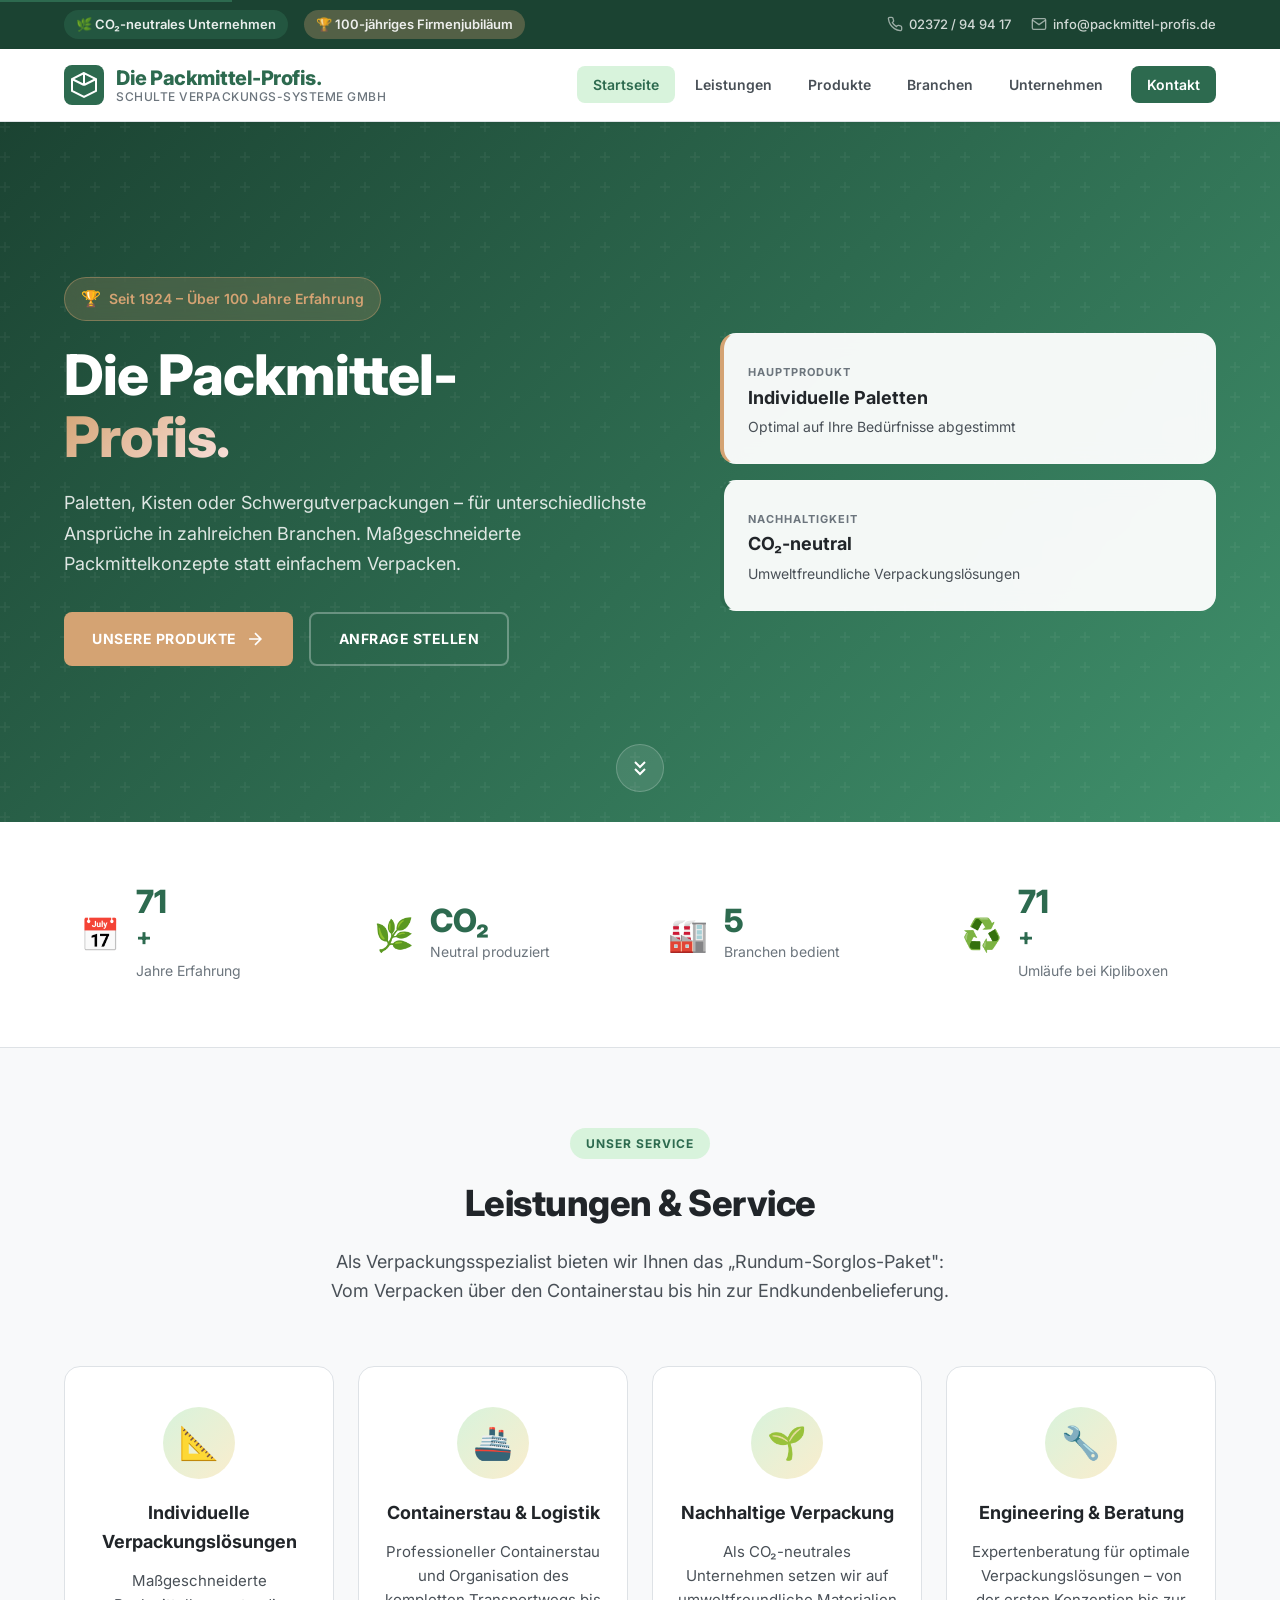
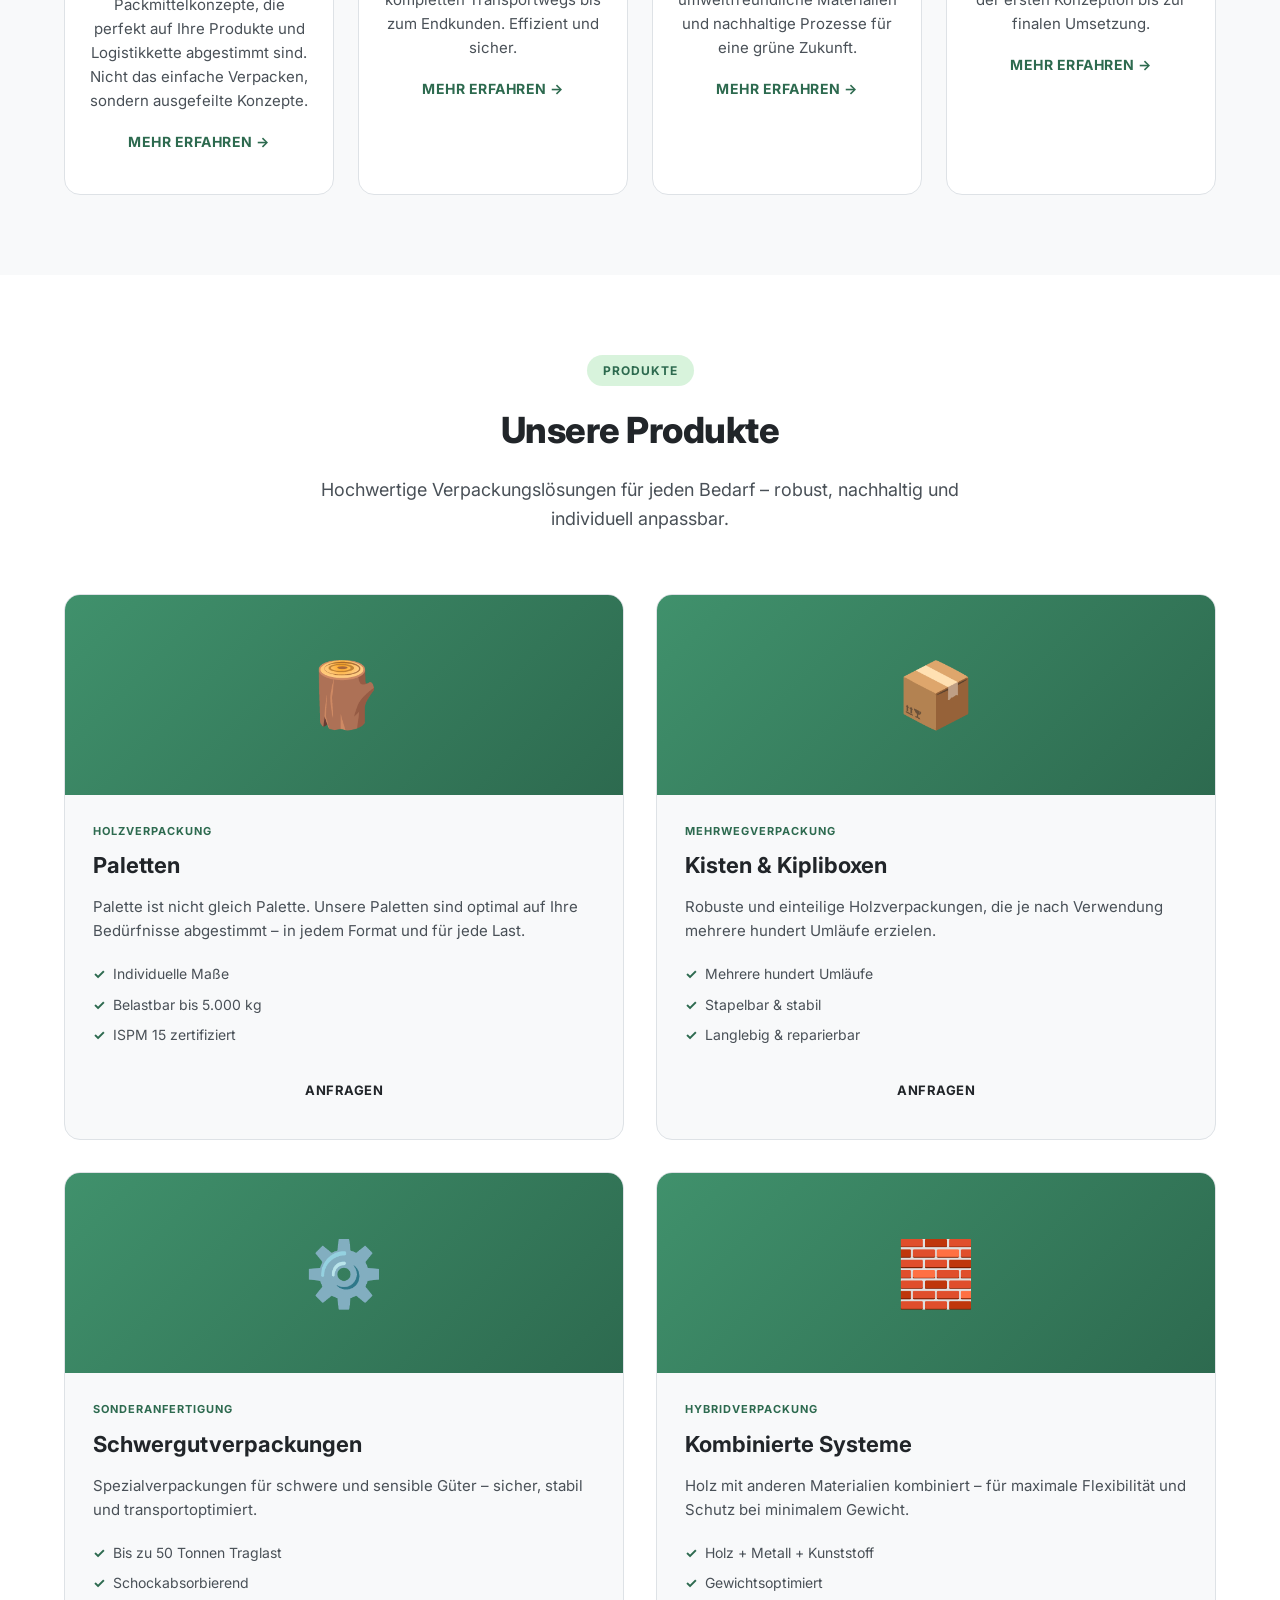
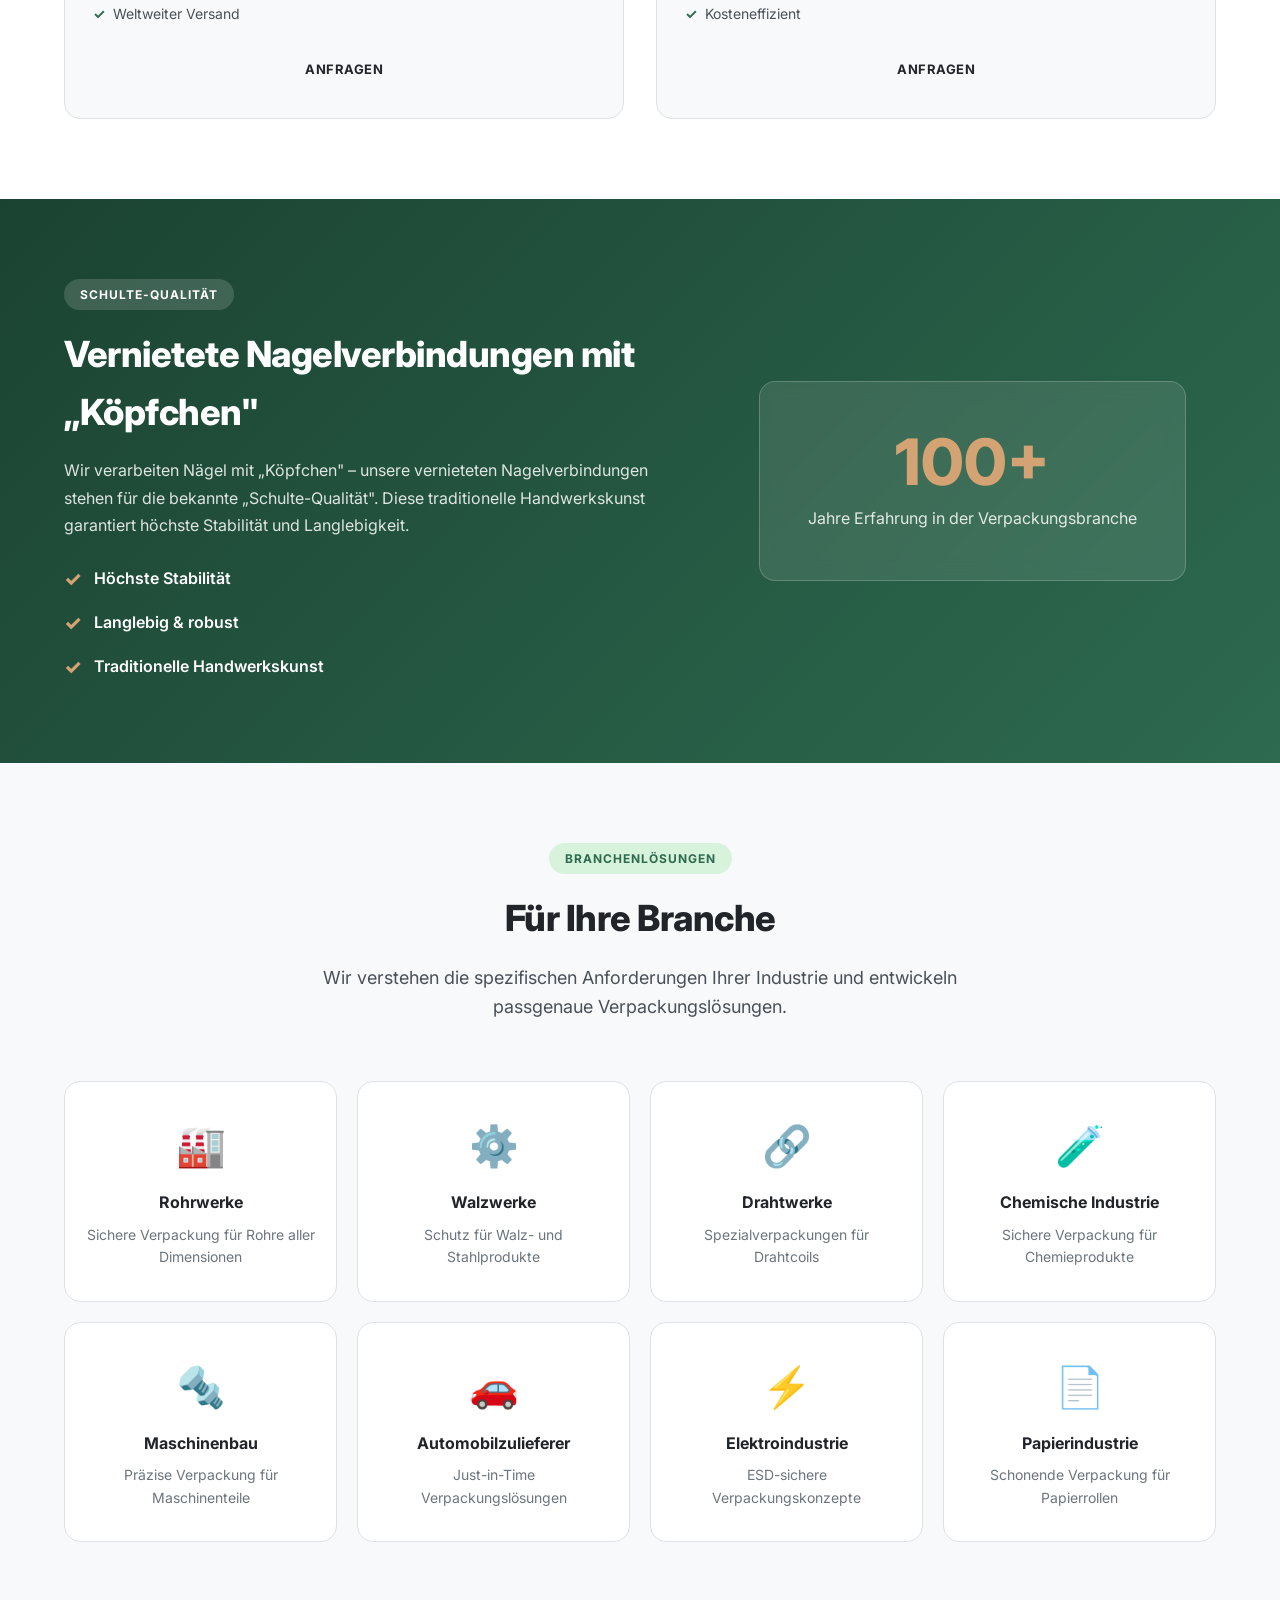
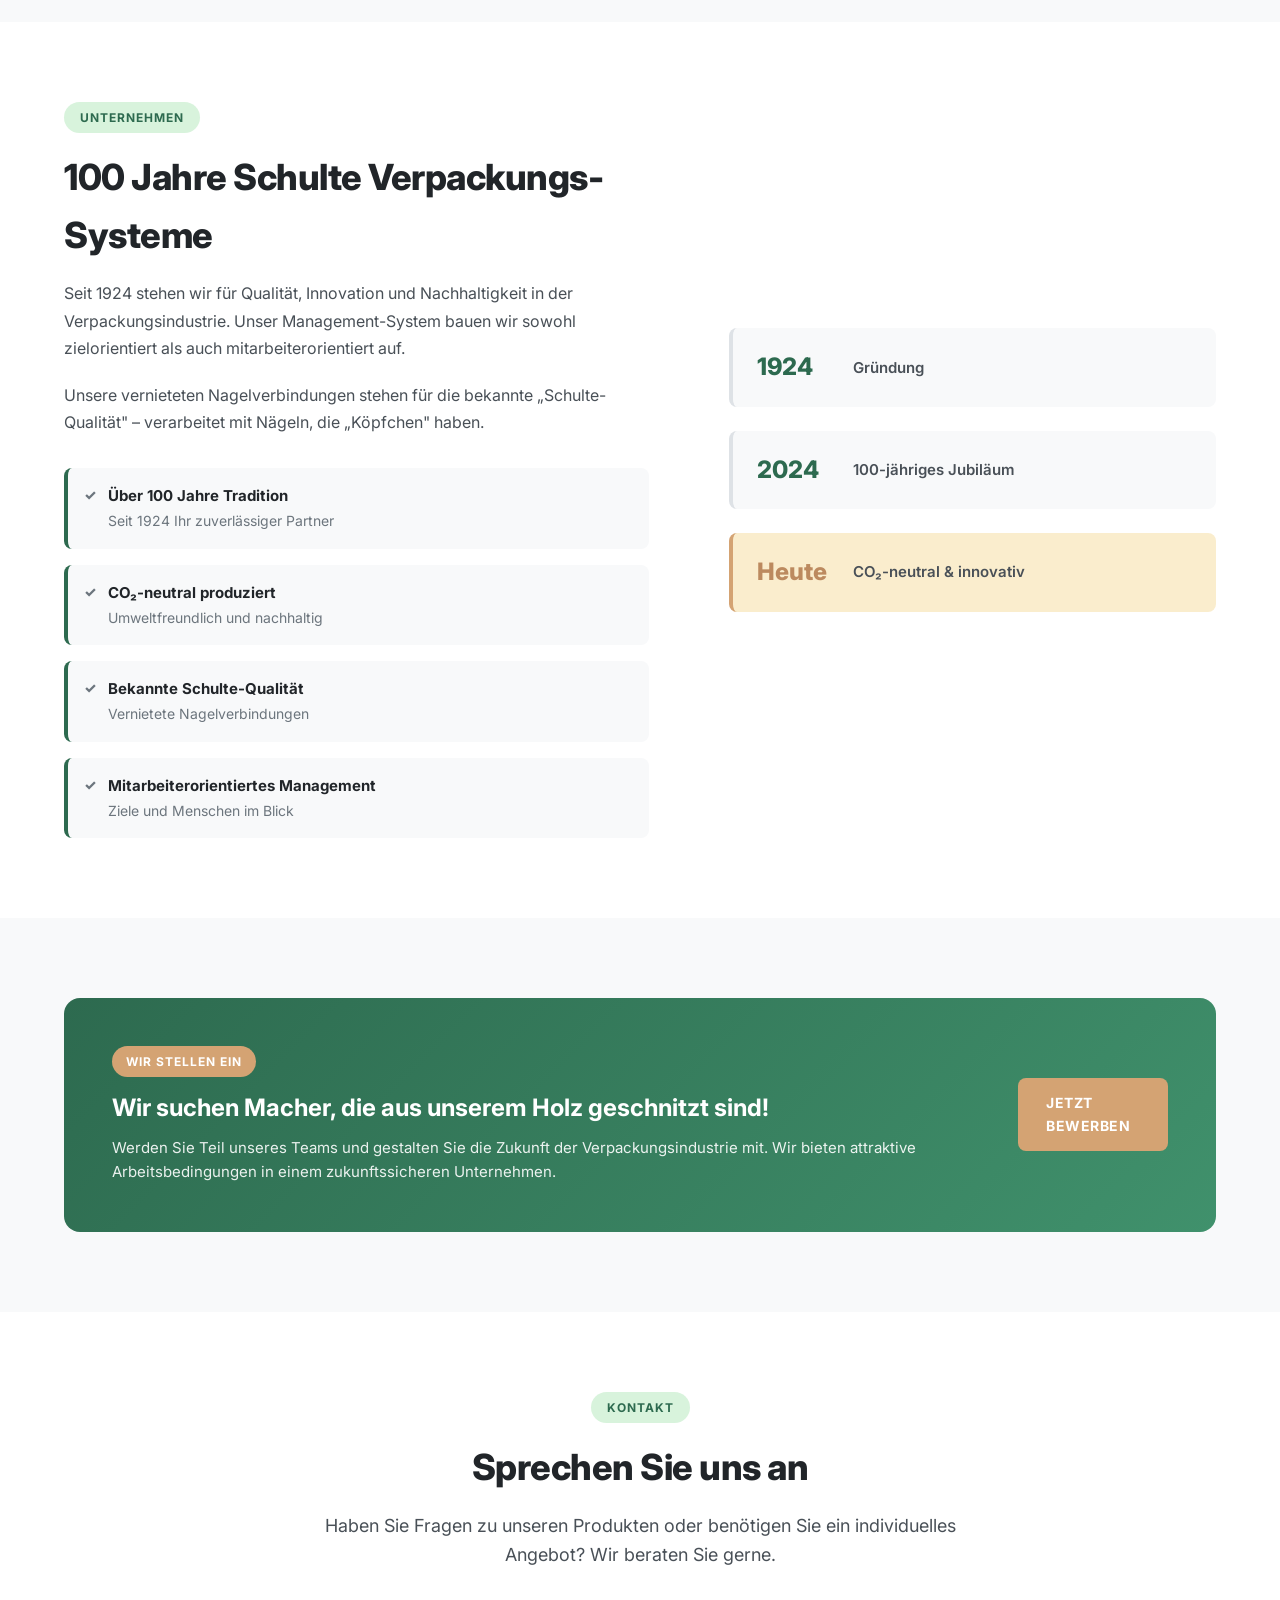
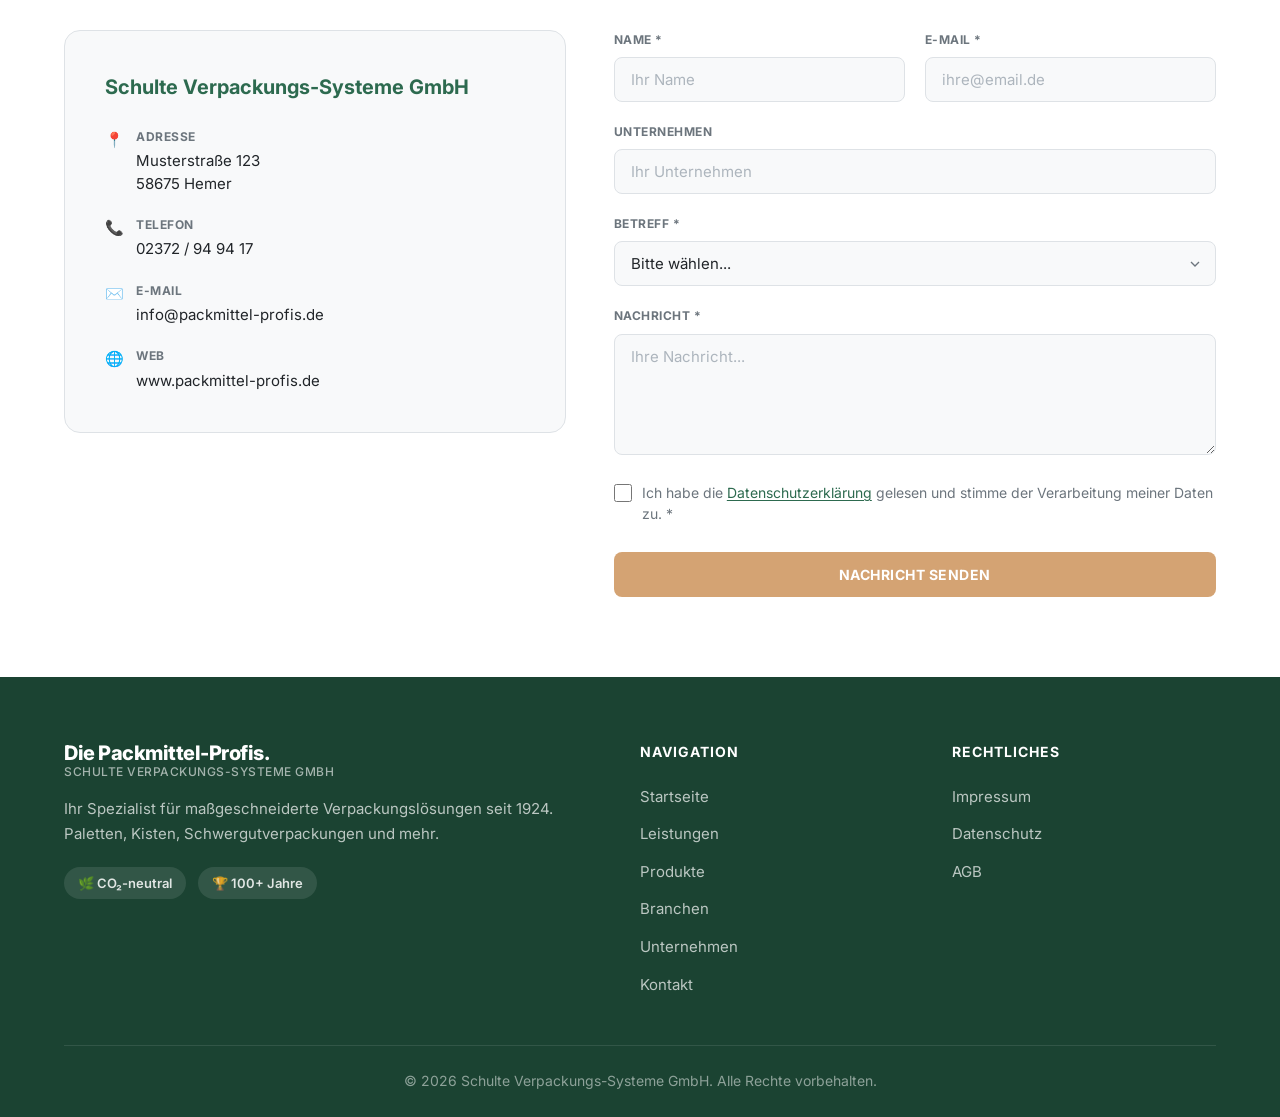
==== index.html @ e6524a2f "Initial commit: Professional website for Schulte Verpackungs-Systeme GmbH" ====
<!DOCTYPE html>
<html lang="de">
<head>
    <meta charset="UTF-8">
    <meta name="viewport" content="width=device-width, initial-scale=1.0">
    <title>Schulte Verpackungs-Systeme GmbH | Die Packmittel-Profis</title>
    <meta name="description" content="Schulte Verpackungs-Systeme GmbH – Ihr Spezialist für Paletten, Kisten, Schwergutverpackungen und maßgeschneiderte Packmittelkonzepte seit über 100 Jahren.">
    <meta name="keywords" content="Packmittel, Verpackung, Paletten, Kisten, Schwergutverpackungen, Schulte, Verpackungssysteme, Kipliboxen, Hemer">
    <meta name="author" content="Schulte Verpackungs-Systeme GmbH">
    <meta property="og:title" content="Schulte Verpackungs-Systeme GmbH | Die Packmittel-Profis">
    <meta property="og:description" content="Ihr Spezialist für Paletten, Kisten, Schwergutverpackungen und maßgeschneiderte Packmittelkonzepte seit über 100 Jahren.">
    <meta property="og:type" content="website">
    <meta property="og:url" content="https://www.packmittel-profis.de">
    <link rel="canonical" href="https://www.packmittel-profis.de">
    <link rel="stylesheet" href="css/style.css">
    <link rel="preconnect" href="https://fonts.googleapis.com">
    <link rel="preconnect" href="https://fonts.gstatic.com" crossorigin>
    <link href="https://fonts.googleapis.com/css2?family=Inter:wght@300;400;500;600;700;800;900&display=swap" rel="stylesheet">
</head>
<body>

    <!-- Skip Link -->
    <a href="#main-content" class="skip-link">Zum Hauptinhalt springen</a>

    <!-- Top Bar -->
    <div class="top-bar">
        <div class="container">
            <div class="top-bar-left">
                <span class="eco-badge">🌿 CO₂-neutrales Unternehmen</span>
                <span class="jubilee-badge">🏆 100-jähriges Firmenjubiläum</span>
            </div>
            <div class="top-bar-right">
                <a href="tel:+492372949417" class="top-link">
                    <svg width="16" height="16" viewBox="0 0 24 24" fill="none" stroke="currentColor" stroke-width="2"><path d="M22 16.92v3a2 2 0 0 1-2.18 2 19.79 19.79 0 0 1-8.63-3.07 19.5 19.5 0 0 1-6-6 19.79 19.79 0 0 1-3.07-8.67A2 2 0 0 1 4.11 2h3a2 2 0 0 1 2 1.72 12.84 12.84 0 0 0 .7 2.81 2 2 0 0 1-.45 2.11L8.09 9.91a16 16 0 0 0 6 6l1.27-1.27a2 2 0 0 1 2.11-.45 12.84 12.84 0 0 0 2.81.7A2 2 0 0 1 22 16.92z"/></svg>
                    02372 / 94 94 17
                </a>
                <a href="mailto:info@packmittel-profis.de" class="top-link">
                    <svg width="16" height="16" viewBox="0 0 24 24" fill="none" stroke="currentColor" stroke-width="2"><path d="M4 4h16c1.1 0 2 .9 2 2v12c0 1.1-.9 2-2 2H4c-1.1 0-2-.9-2-2V6c0-1.1.9-2 2-2z"/><polyline points="22,6 12,13 2,6"/></svg>
                    info@packmittel-profis.de
                </a>
            </div>
        </div>
    </div>

    <!-- Header -->
    <header class="site-header" id="header">
        <div class="container header-inner">
            <a href="/" class="logo" aria-label="Schulte Verpackungs-Systeme - Startseite">
                <div class="logo-icon">
                    <svg width="40" height="40" viewBox="0 0 40 40" fill="none" xmlns="http://www.w3.org/2000/svg">
                        <rect width="40" height="40" rx="8" fill="#2d6a4f"/>
                        <path d="M20 8L8 14v12l12 6 12-6V14L20 8z" stroke="white" stroke-width="2" fill="none"/>
                        <path d="M20 8v12" stroke="white" stroke-width="2"/>
                        <path d="M20 20l12-6" stroke="white" stroke-width="2"/>
                        <path d="M20 20L8 14" stroke="white" stroke-width="2"/>
                    </svg>
                </div>
                <div class="logo-text">
                    <span class="logo-line1">Die Packmittel-Profis.</span>
                    <span class="logo-line2">Schulte Verpackungs-Systeme GmbH</span>
                </div>
            </a>
            <nav class="main-nav" aria-label="Hauptnavigation">
                <button class="nav-toggle" id="navToggle" aria-label="Menü öffnen" aria-expanded="false">
                    <span class="hamburger-line"></span>
                    <span class="hamburger-line"></span>
                    <span class="hamburger-line"></span>
                </button>
                <ul class="nav-menu" id="navMenu" role="menubar">
                    <li role="none"><a href="#start" class="nav-link active" role="menuitem">Startseite</a></li>
                    <li role="none"><a href="#leistungen" class="nav-link" role="menuitem">Leistungen</a></li>
                    <li role="none"><a href="#produkte" class="nav-link" role="menuitem">Produkte</a></li>
                    <li role="none"><a href="#branchen" class="nav-link" role="menuitem">Branchen</a></li>
                    <li role="none"><a href="#unternehmen" class="nav-link" role="menuitem">Unternehmen</a></li>
                    <li role="none"><a href="#kontakt" class="nav-link nav-cta" role="menuitem">Kontakt</a></li>
                </ul>
            </nav>
        </div>
    </header>

    <!-- Main Content -->
    <main id="main-content">

        <!-- Hero Section -->
        <section class="hero" id="start" aria-label="Willkommen">
            <div class="hero-background">
                <div class="hero-pattern"></div>
            </div>
            <div class="container">
                <div class="hero-content">
                    <div class="hero-badge" data-animate>
                        <span class="badge-icon">🏆</span>
                        <span>Seit 1924 – Über 100 Jahre Erfahrung</span>
                    </div>
                    <h1 class="hero-title" data-animate>
                        Die Packmittel-<br>
                        <span class="text-gradient">Profis.</span>
                    </h1>
                    <p class="hero-subtitle" data-animate>
                        Paletten, Kisten oder Schwergutverpackungen – für unterschiedlichste 
                        Ansprüche in zahlreichen Branchen. Maßgeschneiderte Packmittelkonzepte 
                        statt einfachem Verpacken.
                    </p>
                    <div class="hero-buttons" data-animate>
                        <a href="#produkte" class="btn btn-primary">
                            Unsere Produkte
                            <svg width="20" height="20" viewBox="0 0 24 24" fill="none" stroke="currentColor" stroke-width="2"><path d="M5 12h14M12 5l7 7-7 7"/></svg>
                        </a>
                        <a href="#kontakt" class="btn btn-outline">Anfrage stellen</a>
                    </div>
                </div>
                <div class="hero-visual" data-animate>
                    <div class="hero-card hero-card-main">
                        <div class="card-content">
                            <span class="card-label">Hauptprodukt</span>
                            <h3>Individuelle Paletten</h3>
                            <p>Optimal auf Ihre Bedürfnisse abgestimmt</p>
                        </div>
                    </div>
                    <div class="hero-card hero-card-secondary">
                        <div class="card-content">
                            <span class="card-label">Nachhaltigkeit</span>
                            <h3>CO₂-neutral</h3>
                            <p>Umweltfreundliche Verpackungslösungen</p>
                        </div>
                    </div>
                </div>
            </div>
            <div class="hero-scroll">
                <a href="#stats" aria-label="Nach unten scrollen">
                    <svg width="24" height="24" viewBox="0 0 24 24" fill="none" stroke="currentColor" stroke-width="2"><path d="M7 13l5 5 5-5M7 6l5 5 5-5"/></svg>
                </a>
            </div>
        </section>

        <!-- Stats Bar -->
        <section class="stats-section" id="stats" aria-label="Unternehmenskennzahlen">
            <div class="container">
                <div class="stats-grid">
                    <div class="stat-item" data-animate>
                        <div class="stat-icon">📅</div>
                        <div class="stat-content">
                            <span class="stat-number" data-count="100">0</span>
                            <span class="stat-suffix">+</span>
                            <span class="stat-label">Jahre Erfahrung</span>
                        </div>
                    </div>
                    <div class="stat-item" data-animate>
                        <div class="stat-icon">🌿</div>
                        <div class="stat-content">
                            <span class="stat-text">CO₂</span>
                            <span class="stat-label">Neutral produziert</span>
                        </div>
                    </div>
                    <div class="stat-item" data-animate>
                        <div class="stat-icon">🏭</div>
                        <div class="stat-content">
                            <span class="stat-number" data-count="8">0</span>
                            <span class="stat-label">Branchen bedient</span>
                        </div>
                    </div>
                    <div class="stat-item" data-animate>
                        <div class="stat-icon">♻️</div>
                        <div class="stat-content">
                            <span class="stat-number" data-count="100">0</span>
                            <span class="stat-suffix">+</span>
                            <span class="stat-label">Umläufe bei Kipliboxen</span>
                        </div>
                    </div>
                </div>
            </div>
        </section>

        <!-- Leistungen -->
        <section class="section section-light" id="leistungen" aria-labelledby="leistungen-heading">
            <div class="container">
                <header class="section-header">
                    <span class="section-tag">Unser Service</span>
                    <h2 id="leistungen-heading" class="section-title">Leistungen & Service</h2>
                    <p class="section-desc">Als Verpackungsspezialist bieten wir Ihnen das „Rundum-Sorglos-Paket": Vom Verpacken über den Containerstau bis hin zur Endkundenbelieferung.</p>
                </header>
                <div class="services-grid">
                    <article class="service-card" data-animate>
                        <div class="service-icon-wrapper">
                            <span class="service-icon" aria-hidden="true">📐</span>
                        </div>
                        <h3>Individuelle Verpackungslösungen</h3>
                        <p>Maßgeschneiderte Packmittelkonzepte, die perfekt auf Ihre Produkte und Logistikkette abgestimmt sind. Nicht das einfache Verpacken, sondern ausgefeilte Konzepte.</p>
                        <a href="#kontakt" class="service-link">Mehr erfahren →</a>
                    </article>
                    <article class="service-card" data-animate>
                        <div class="service-icon-wrapper">
                            <span class="service-icon" aria-hidden="true">🚢</span>
                        </div>
                        <h3>Containerstau & Logistik</h3>
                        <p>Professioneller Containerstau und Organisation des kompletten Transportwegs bis zum Endkunden. Effizient und sicher.</p>
                        <a href="#kontakt" class="service-link">Mehr erfahren →</a>
                    </article>
                    <article class="service-card" data-animate>
                        <div class="service-icon-wrapper">
                            <span class="service-icon" aria-hidden="true">🌱</span>
                        </div>
                        <h3>Nachhaltige Verpackung</h3>
                        <p>Als CO₂-neutrales Unternehmen setzen wir auf umweltfreundliche Materialien und nachhaltige Prozesse für eine grüne Zukunft.</p>
                        <a href="#kontakt" class="service-link">Mehr erfahren →</a>
                    </article>
                    <article class="service-card" data-animate>
                        <div class="service-icon-wrapper">
                            <span class="service-icon" aria-hidden="true">🔧</span>
                        </div>
                        <h3>Engineering & Beratung</h3>
                        <p>Expertenberatung für optimale Verpackungslösungen – von der ersten Konzeption bis zur finalen Umsetzung.</p>
                        <a href="#kontakt" class="service-link">Mehr erfahren →</a>
                    </article>
                </div>
            </div>
        </section>

        <!-- Produkte -->
        <section class="section section-white" id="produkte" aria-labelledby="produkte-heading">
            <div class="container">
                <header class="section-header">
                    <span class="section-tag">Produkte</span>
                    <h2 id="produkte-heading" class="section-title">Unsere Produkte</h2>
                    <p class="section-desc">Hochwertige Verpackungslösungen für jeden Bedarf – robust, nachhaltig und individuell anpassbar.</p>
                </header>
                <div class="products-grid">
                    <article class="product-card" data-animate>
                        <div class="product-image">
                            <div class="product-visual">
                                <span class="product-emoji">🪵</span>
                            </div>
                        </div>
                        <div class="product-content">
                            <span class="product-category">Holzverpackung</span>
                            <h3>Paletten</h3>
                            <p>Palette ist nicht gleich Palette. Unsere Paletten sind optimal auf Ihre Bedürfnisse abgestimmt – in jedem Format und für jede Last.</p>
                            <ul class="product-features">
                                <li>Individuelle Maße</li>
                                <li>Belastbar bis 5.000 kg</li>
                                <li>ISPM 15 zertifiziert</li>
                            </ul>
                            <a href="#kontakt" class="btn btn-small">Anfragen</a>
                        </div>
                    </article>
                    <article class="product-card" data-animate>
                        <div class="product-image">
                            <div class="product-visual">
                                <span class="product-emoji">📦</span>
                            </div>
                        </div>
                        <div class="product-content">
                            <span class="product-category">Mehrwegverpackung</span>
                            <h3>Kisten & Kipliboxen</h3>
                            <p>Robuste und einteilige Holzverpackungen, die je nach Verwendung mehrere hundert Umläufe erzielen.</p>
                            <ul class="product-features">
                                <li>Mehrere hundert Umläufe</li>
                                <li>Stapelbar & stabil</li>
                                <li>Langlebig & reparierbar</li>
                            </ul>
                            <a href="#kontakt" class="btn btn-small">Anfragen</a>
                        </div>
                    </article>
                    <article class="product-card" data-animate>
                        <div class="product-image">
                            <div class="product-visual">
                                <span class="product-emoji">⚙️</span>
                            </div>
                        </div>
                        <div class="product-content">
                            <span class="product-category">Sonderanfertigung</span>
                            <h3>Schwergutverpackungen</h3>
                            <p>Spezialverpackungen für schwere und sensible Güter – sicher, stabil und transportoptimiert.</p>
                            <ul class="product-features">
                                <li>Bis zu 50 Tonnen Traglast</li>
                                <li>Schockabsorbierend</li>
                                <li>Weltweiter Versand</li>
                            </ul>
                            <a href="#kontakt" class="btn btn-small">Anfragen</a>
                        </div>
                    </article>
                    <article class="product-card" data-animate>
                        <div class="product-image">
                            <div class="product-visual">
                                <span class="product-emoji">🧱</span>
                            </div>
                        </div>
                        <div class="product-content">
                            <span class="product-category">Hybridverpackung</span>
                            <h3>Kombinierte Systeme</h3>
                            <p>Holz mit anderen Materialien kombiniert – für maximale Flexibilität und Schutz bei minimalem Gewicht.</p>
                            <ul class="product-features">
                                <li>Holz + Metall + Kunststoff</li>
                                <li>Gewichtsoptimiert</li>
                                <li>Kosteneffizient</li>
                            </ul>
                            <a href="#kontakt" class="btn btn-small">Anfragen</a>
                        </div>
                    </article>
                </div>
            </div>
        </section>

        <!-- Quality Section -->
        <section class="section section-green" aria-labelledby="qualitaet-heading">
            <div class="container">
                <div class="quality-grid">
                    <div class="quality-content">
                        <span class="section-tag light">Schulte-Qualität</span>
                        <h2 id="qualitaet-heading" class="section-title light">Vernietete Nagelverbindungen mit „Köpfchen"</h2>
                        <p class="light">Wir verarbeiten Nägel mit „Köpfchen" – unsere vernieteten Nagelverbindungen stehen für die bekannte „Schulte-Qualität". Diese traditionelle Handwerkskunst garantiert höchste Stabilität und Langlebigkeit.</p>
                        <div class="quality-features">
                            <div class="quality-item">
                                <span class="quality-check">✓</span>
                                <span> Höchste Stabilität</span>
                            </div>
                            <div class="quality-item">
                                <span class="quality-check">✓</span>
                                <span> Langlebig & robust</span>
                            </div>
                            <div class="quality-item">
                                <span class="quality-check">✓</span>
                                <span> Traditionelle Handwerkskunst</span>
                            </div>
                        </div>
                    </div>
                    <div class="quality-visual">
                        <div class="quality-card">
                            <span class="quality-number">100+</span>
                            <span class="quality-label">Jahre Erfahrung in der Verpackungsbranche</span>
                        </div>
                    </div>
                </div>
            </div>
        </section>

        <!-- Branchen -->
        <section class="section section-light" id="branchen" aria-labelledby="branchen-heading">
            <div class="container">
                <header class="section-header">
                    <span class="section-tag">Branchenlösungen</span>
                    <h2 id="branchen-heading" class="section-title">Für Ihre Branche</h2>
                    <p class="section-desc">Wir verstehen die spezifischen Anforderungen Ihrer Industrie und entwickeln passgenaue Verpackungslösungen.</p>
                </header>
                <div class="branches-grid">
                    <article class="branch-card" data-animate>
                        <span class="branch-icon" aria-hidden="true">🏭</span>
                        <h3>Rohrwerke</h3>
                        <p>Sichere Verpackung für Rohre aller Dimensionen</p>
                    </article>
                    <article class="branch-card" data-animate>
                        <span class="branch-icon" aria-hidden="true">⚙️</span>
                        <h3>Walzwerke</h3>
                        <p>Schutz für Walz- und Stahlprodukte</p>
                    </article>
                    <article class="branch-card" data-animate>
                        <span class="branch-icon" aria-hidden="true">🔗</span>
                        <h3>Drahtwerke</h3>
                        <p>Spezialverpackungen für Drahtcoils</p>
                    </article>
                    <article class="branch-card" data-animate>
                        <span class="branch-icon" aria-hidden="true">🧪</span>
                        <h3>Chemische Industrie</h3>
                        <p>Sichere Verpackung für Chemieprodukte</p>
                    </article>
                    <article class="branch-card" data-animate>
                        <span class="branch-icon" aria-hidden="true">🔩</span>
                        <h3>Maschinenbau</h3>
                        <p>Präzise Verpackung für Maschinenteile</p>
                    </article>
                    <article class="branch-card" data-animate>
                        <span class="branch-icon" aria-hidden="true">🚗</span>
                        <h3>Automobilzulieferer</h3>
                        <p>Just-in-Time Verpackungslösungen</p>
                    </article>
                    <article class="branch-card" data-animate>
                        <span class="branch-icon" aria-hidden="true">⚡</span>
                        <h3>Elektroindustrie</h3>
                        <p>ESD-sichere Verpackungskonzepte</p>
                    </article>
                    <article class="branch-card" data-animate>
                        <span class="branch-icon" aria-hidden="true">📄</span>
                        <h3>Papierindustrie</h3>
                        <p>Schonende Verpackung für Papierrollen</p>
                    </article>
                </div>
            </div>
        </section>

        <!-- Unternehmen -->
        <section class="section section-white" id="unternehmen" aria-labelledby="unternehmen-heading">
            <div class="container">
                <div class="about-grid">
                    <div class="about-content">
                        <span class="section-tag">Unternehmen</span>
                        <h2 id="unternehmen-heading" class="section-title">100 Jahre Schulte Verpackungs-Systeme</h2>
                        <p>Seit 1924 stehen wir für Qualität, Innovation und Nachhaltigkeit in der Verpackungsindustrie. Unser Management-System bauen wir sowohl zielorientiert als auch mitarbeiterorientiert auf.</p>
                        <p>Unsere vernieteten Nagelverbindungen stehen für die bekannte „Schulte-Qualität" – verarbeitet mit Nägeln, die „Köpfchen" haben.</p>
                        <div class="about-features">
                            <div class="about-feature">
                                <span class="feature-icon">✓</span>
                                <div>
                                    <strong>Über 100 Jahre Tradition</strong>
                                    <span>Seit 1924 Ihr zuverlässiger Partner</span>
                                </div>
                            </div>
                            <div class="about-feature">
                                <span class="feature-icon">✓</span>
                                <div>
                                    <strong>CO₂-neutral produziert</strong>
                                    <span>Umweltfreundlich und nachhaltig</span>
                                </div>
                            </div>
                            <div class="about-feature">
                                <span class="feature-icon">✓</span>
                                <div>
                                    <strong>Bekannte Schulte-Qualität</strong>
                                    <span>Vernietete Nagelverbindungen</span>
                                </div>
                            </div>
                            <div class="about-feature">
                                <span class="feature-icon">✓</span>
                                <div>
                                    <strong>Mitarbeiterorientiertes Management</strong>
                                    <span>Ziele und Menschen im Blick</span>
                                </div>
                            </div>
                        </div>
                    </div>
                    <div class="about-visual">
                        <div class="about-timeline">
                            <div class="timeline-item">
                                <span class="timeline-year">1924</span>
                                <span class="timeline-text">Gründung</span>
                            </div>
                            <div class="timeline-item">
                                <span class="timeline-year">2024</span>
                                <span class="timeline-text">100-jähriges Jubiläum</span>
                            </div>
                            <div class="timeline-item highlight">
                                <span class="timeline-year">Heute</span>
                                <span class="timeline-text">CO₂-neutral & innovativ</span>
                            </div>
                        </div>
                    </div>
                </div>
            </div>
        </section>

        <!-- Jobs -->
        <section class="section section-light" aria-label="Stellenangebote">
            <div class="container">
                <div class="job-banner">
                    <div class="job-content">
                        <div class="job-badge">Wir stellen ein</div>
                        <h3>Wir suchen Macher, die aus unserem Holz geschnitzt sind!</h3>
                        <p>Werden Sie Teil unseres Teams und gestalten Sie die Zukunft der Verpackungsindustrie mit. Wir bieten attraktive Arbeitsbedingungen in einem zukunftssicheren Unternehmen.</p>
                    </div>
                    <a href="#kontakt" class="btn btn-primary">Jetzt bewerben</a>
                </div>
            </div>
        </section>

        <!-- Kontakt -->
        <section class="section section-white" id="kontakt" aria-labelledby="kontakt-heading">
            <div class="container">
                <header class="section-header">
                    <span class="section-tag">Kontakt</span>
                    <h2 id="kontakt-heading" class="section-title">Sprechen Sie uns an</h2>
                    <p class="section-desc">Haben Sie Fragen zu unseren Produkten oder benötigen Sie ein individuelles Angebot? Wir beraten Sie gerne.</p>
                </header>
                <div class="contact-grid">
                    <div class="contact-info-wrapper">
                        <div class="contact-card">
                            <h3>Schulte Verpackungs-Systeme GmbH</h3>
                            <div class="contact-details">
                                <div class="contact-item">
                                    <span class="contact-icon">📍</span>
                                    <div>
                                        <strong>Adresse</strong>
                                        <span>Musterstraße 123<br>58675 Hemer</span>
                                    </div>
                                </div>
                                <div class="contact-item">
                                    <span class="contact-icon">📞</span>
                                    <div>
                                        <strong>Telefon</strong>
                                        <a href="tel:+492372949417">02372 / 94 94 17</a>
                                    </div>
                                </div>
                                <div class="contact-item">
                                    <span class="contact-icon">✉️</span>
                                    <div>
                                        <strong>E-Mail</strong>
                                        <a href="mailto:info@packmittel-profis.de">info@packmittel-profis.de</a>
                                    </div>
                                </div>
                                <div class="contact-item">
                                    <span class="contact-icon">🌐</span>
                                    <div>
                                        <strong>Web</strong>
                                        <a href="https://www.packmittel-profis.de">www.packmittel-profis.de</a>
                                    </div>
                                </div>
                            </div>
                        </div>
                    </div>
                    <form class="contact-form" id="contactForm" novalidate>
                        <div class="form-row">
                            <div class="form-group">
                                <label for="name">Name *</label>
                                <input type="text" id="name" name="name" required placeholder="Ihr Name" aria-required="true">
                            </div>
                            <div class="form-group">
                                <label for="email">E-Mail *</label>
                                <input type="email" id="email" name="email" required placeholder="ihre@email.de" aria-required="true">
                            </div>
                        </div>
                        <div class="form-group">
                            <label for="company">Unternehmen</label>
                            <input type="text" id="company" name="company" placeholder="Ihr Unternehmen">
                        </div>
                        <div class="form-group">
                            <label for="betreff">Betreff *</label>
                            <select id="betreff" name="betreff" required aria-required="true">
                                <option value="">Bitte wählen...</option>
                                <option value="paletten">Paletten</option>
                                <option value="kisten">Kisten & Kipliboxen</option>
                                <option value="schwergut">Schwergutverpackungen</option>
                                <option value="kombiniert">Kombinierte Systeme</option>
                                <option value="beratung">Beratung</option>
                                <option value="karriere">Karriere</option>
                                <option value="sonstiges">Sonstiges</option>
                            </select>
                        </div>
                        <div class="form-group">
                            <label for="nachricht">Nachricht *</label>
                            <textarea id="nachricht" name="nachricht" rows="5" required placeholder="Ihre Nachricht..." aria-required="true"></textarea>
                        </div>
                        <div class="form-privacy">
                            <label class="checkbox-label">
                                <input type="checkbox" required aria-required="true">
                                <span>Ich habe die <a href="#datenschutz">Datenschutzerklärung</a> gelesen und stimme der Verarbeitung meiner Daten zu. *</span>
                            </label>
                        </div>
                        <button type="submit" class="btn btn-primary btn-full">Nachricht senden</button>
                    </form>
                </div>
            </div>
        </section>

    </main>

    <!-- Footer -->
    <footer class="site-footer">
        <div class="container">
            <div class="footer-grid">
                <div class="footer-brand">
                    <div class="logo-text">
                        <span class="logo-line1">Die Packmittel-Profis.</span>
                        <span class="logo-line2">Schulte Verpackungs-Systeme GmbH</span>
                    </div>
                    <p>Ihr Spezialist für maßgeschneiderte Verpackungslösungen seit 1924. Paletten, Kisten, Schwergutverpackungen und mehr.</p>
                    <div class="footer-badges">
                        <span class="footer-badge">🌿 CO₂-neutral</span>
                        <span class="footer-badge">🏆 100+ Jahre</span>
                    </div>
                </div>
                <nav class="footer-links" aria-label="Footer Navigation">
                    <h4>Navigation</h4>
                    <ul>
                        <li><a href="#start">Startseite</a></li>
                        <li><a href="#leistungen">Leistungen</a></li>
                        <li><a href="#produkte">Produkte</a></li>
                        <li><a href="#branchen">Branchen</a></li>
                        <li><a href="#unternehmen">Unternehmen</a></li>
                        <li><a href="#kontakt">Kontakt</a></li>
                    </ul>
                </nav>
                <nav class="footer-links" aria-label="Rechtliches">
                    <h4>Rechtliches</h4>
                    <ul>
                        <li><a href="#impressum">Impressum</a></li>
                        <li><a href="#datenschutz">Datenschutz</a></li>
                        <li><a href="#agb">AGB</a></li>
                    </ul>
                </nav>
            </div>
            <div class="footer-bottom">
                <p>&copy; 2026 Schulte Verpackungs-Systeme GmbH. Alle Rechte vorbehalten.</p>
            </div>
        </div>
    </footer>

    <!-- Back to Top -->
    <button class="back-to-top" id="backToTop" aria-label="Zurück nach oben">
        <svg width="20" height="20" viewBox="0 0 24 24" fill="none" stroke="currentColor" stroke-width="2"><path d="M18 15l-6-6-6 6"/></svg>
    </button>

    <script src="js/main.js"></script>
</body>
</html>
---- css/style.css ----
/* ============================================
   Schulte Verpackungs-Systeme GmbH
   Die Packmittel-Profis
   Professionelles Stylesheet
   ============================================ */

:root {
    --primary: #2d6a4f;
    --primary-dark: #1b4332;
    --primary-light: #40916c;
    --primary-lighter: #d8f3dc;
    --accent: #d4a373;
    --accent-hover: #bc8a5f;
    --accent-light: #faedcd;
    --bg: #f8f9fa;
    --bg-light: #ffffff;
    --bg-dark: #e9ecef;
    --text: #212529;
    --text-light: #495057;
    --text-muted: #6c757d;
    --border: #dee2e6;
    --shadow-sm: 0 1px 3px rgba(0,0,0,0.08);
    --shadow: 0 4px 12px rgba(0,0,0,0.1);
    --shadow-lg: 0 12px 40px rgba(0,0,0,0.15);
    --radius: 16px;
    --radius-sm: 8px;
    --transition: all 0.3s cubic-bezier(0.4, 0, 0.2, 1);
    --font: 'Inter', -apple-system, BlinkMacSystemFont, 'Segoe UI', sans-serif;
    --container: 1200px;
}

/* Reset & Base */
*, *::before, *::after {
    margin: 0;
    padding: 0;
    box-sizing: border-box;
}

html {
    scroll-behavior: smooth;
    -webkit-font-smoothing: antialiased;
}

body {
    font-family: var(--font);
    font-size: 16px;
    line-height: 1.6;
    color: var(--text);
    background: var(--bg);
    overflow-x: hidden;
}

img { max-width: 100%; height: auto; display: block; }

a { color: inherit; text-decoration: none; transition: var(--transition); }

ul { list-style: none; }

.container {
    width: 100%;
    max-width: var(--container);
    margin: 0 auto;
    padding: 0 24px;
}

/* Skip Link */
.skip-link {
    position: absolute;
    top: -40px;
    left: 0;
    background: var(--primary);
    color: white;
    padding: 8px 16px;
    z-index: 10000;
    font-weight: 600;
}

.skip-link:focus { top: 0; }

/* ============================================
   Top Bar
   ============================================ */
.top-bar {
    background: var(--primary-dark);
    color: rgba(255,255,255,0.9);
    padding: 10px 0;
    font-size: 13px;
}

.top-bar .container {
    display: flex;
    justify-content: space-between;
    align-items: center;
    flex-wrap: wrap;
    gap: 8px;
}

.top-bar-left {
    display: flex;
    gap: 16px;
    align-items: center;
}

.eco-badge, .jubilee-badge {
    display: inline-flex;
    align-items: center;
    gap: 6px;
    padding: 4px 12px;
    border-radius: 100px;
    font-weight: 600;
}

.eco-badge { background: rgba(45, 106, 79, 0.5); }
.jubilee-badge { background: rgba(212, 163, 115, 0.3); }

.top-bar-right {
    display: flex;
    gap: 20px;
    align-items: center;
}

.top-link {
    display: inline-flex;
    align-items: center;
    gap: 6px;
    color: rgba(255,255,255,0.8);
    font-weight: 500;
}

.top-link:hover { color: white; }

.top-link svg { opacity: 0.7; }

/* ============================================
   Header
   ============================================ */
.site-header {
    background: var(--bg-light);
    padding: 16px 0;
    border-bottom: 1px solid var(--border);
    position: sticky;
    top: 0;
    z-index: 1000;
    box-shadow: var(--shadow-sm);
}

.header-inner {
    display: flex;
    align-items: center;
    justify-content: space-between;
}

.logo {
    display: flex;
    align-items: center;
    gap: 12px;
}

.logo-icon svg { display: block; }

.logo-text {
    display: flex;
    flex-direction: column;
    line-height: 1.2;
}

.logo-line1 {
    font-size: 20px;
    font-weight: 800;
    color: var(--primary);
    letter-spacing: -0.5px;
}

.logo-line2 {
    font-size: 12px;
    font-weight: 500;
    color: var(--text-muted);
    text-transform: uppercase;
    letter-spacing: 0.5px;
}

/* Navigation */
.main-nav { display: flex; align-items: center; }

.nav-menu {
    display: flex;
    align-items: center;
    gap: 4px;
}

.nav-link {
    padding: 10px 16px;
    font-size: 14px;
    font-weight: 600;
    color: var(--text-light);
    border-radius: var(--radius-sm);
    transition: var(--transition);
}

.nav-link:hover,
.nav-link.active {
    color: var(--primary);
    background: var(--primary-lighter);
}

.nav-cta {
    background: var(--primary);
    color: white !important;
    margin-left: 8px;
}

.nav-cta:hover { background: var(--primary-dark); }

/* Mobile Toggle */
.nav-toggle {
    display: none;
    flex-direction: column;
    gap: 5px;
    background: none;
    border: none;
    cursor: pointer;
    padding: 8px;
}

.hamburger-line {
    display: block;
    width: 24px;
    height: 2px;
    background: var(--text);
    transition: var(--transition);
    border-radius: 2px;
}

.nav-toggle.active .hamburger-line:nth-child(1) { transform: rotate(45deg) translate(5px, 5px); }
.nav-toggle.active .hamburger-line:nth-child(2) { opacity: 0; }
.nav-toggle.active .hamburger-line:nth-child(3) { transform: rotate(-45deg) translate(5px, -5px); }

/* ============================================
   Hero
   ============================================ */
.hero {
    position: relative;
    min-height: 700px;
    display: flex;
    align-items: center;
    background: linear-gradient(135deg, var(--primary-dark) 0%, var(--primary) 50%, var(--primary-light) 100%);
    overflow: hidden;
    padding: 80px 0;
}

.hero-background {
    position: absolute;
    inset: 0;
    opacity: 0.1;
}

.hero-pattern {
    width: 100%;
    height: 100%;
    background-image: url("data:image/svg+xml,%3Csvg width='60' height='60' viewBox='0 0 60 60' xmlns='http://www.w3.org/2000/svg'%3E%3Cg fill='none' fill-rule='evenodd'%3E%3Cg fill='%23ffffff' fill-opacity='0.4'%3E%3Cpath d='M36 34v-4h-2v4h-4v2h4v4h2v-4h4v-2h-4zm0-30V0h-2v4h-4v2h4v4h2V6h4V4h-4zM6 34v-4H4v4H0v2h4v4h2v-4h4v-2H6zM6 4V0H4v4H0v2h4v4h2V6h4V4H6z'/%3E%3C/g%3E%3C/g%3E%3C/svg%3E");
}

.hero .container {
    position: relative;
    z-index: 1;
    display: grid;
    grid-template-columns: 1.2fr 1fr;
    gap: 60px;
    align-items: center;
}

.hero-content { max-width: 600px; }

.hero-badge {
    display: inline-flex;
    align-items: center;
    gap: 8px;
    padding: 8px 16px;
    background: rgba(212, 163, 115, 0.2);
    border: 1px solid rgba(212, 163, 115, 0.4);
    border-radius: 100px;
    color: var(--accent);
    font-size: 14px;
    font-weight: 600;
    margin-bottom: 24px;
    backdrop-filter: blur(10px);
}

.badge-icon { font-size: 16px; }

.hero-title {
    font-size: clamp(2.5rem, 5vw, 3.5rem);
    font-weight: 800;
    line-height: 1.1;
    color: white;
    letter-spacing: -1px;
    margin-bottom: 20px;
}

.text-gradient {
    background: linear-gradient(135deg, var(--accent), #fae1dd);
    -webkit-background-clip: text;
    -webkit-text-fill-color: transparent;
    background-clip: text;
}

.hero-subtitle {
    font-size: 18px;
    color: rgba(255,255,255,0.85);
    line-height: 1.7;
    margin-bottom: 32px;
}

.hero-buttons {
    display: flex;
    gap: 16px;
    flex-wrap: wrap;
}

/* Buttons */
.btn {
    display: inline-flex;
    align-items: center;
    justify-content: center;
    gap: 8px;
    padding: 14px 28px;
    font-family: var(--font);
    font-size: 14px;
    font-weight: 700;
    letter-spacing: 0.5px;
    text-transform: uppercase;
    border-radius: var(--radius-sm);
    border: none;
    cursor: pointer;
    transition: var(--transition);
}

.btn-primary {
    background: var(--accent);
    color: white;
}

.btn-primary:hover {
    background: var(--accent-hover);
    transform: translateY(-2px);
    box-shadow: 0 8px 20px rgba(188, 138, 95, 0.3);
}

.btn-outline {
    background: transparent;
    color: white;
    border: 2px solid rgba(255,255,255,0.3);
}

.btn-outline:hover {
    background: rgba(255,255,255,0.1);
    border-color: rgba(255,255,255,0.6);
}

.btn-small {
    padding: 10px 20px;
    font-size: 13px;
}

.btn-full { width: 100%; }

/* Hero Cards */
.hero-visual {
    display: flex;
    flex-direction: column;
    gap: 16px;
}

.hero-card {
    background: rgba(255,255,255,0.95);
    border-radius: var(--radius);
    padding: 24px;
    backdrop-filter: blur(10px);
    border: 1px solid rgba(255,255,255,0.2);
    transition: var(--transition);
}

.hero-card:hover {
    transform: translateY(-4px);
    box-shadow: var(--shadow-lg);
}

.hero-card-main { border-left: 4px solid var(--accent); }
.hero-card-secondary { border-left: 4px solid var(--primary); }

.card-label {
    font-size: 11px;
    font-weight: 700;
    text-transform: uppercase;
    letter-spacing: 1px;
    color: var(--text-muted);
    margin-bottom: 8px;
}

.hero-card h3 {
    font-size: 18px;
    font-weight: 700;
    color: var(--text);
    margin-bottom: 4px;
}

.hero-card p {
    font-size: 14px;
    color: var(--text-light);
}

.hero-scroll {
    position: absolute;
    bottom: 30px;
    left: 50%;
    transform: translateX(-50%);
}

.hero-scroll a {
    display: flex;
    align-items: center;
    justify-content: center;
    width: 48px;
    height: 48px;
    border-radius: 50%;
    background: rgba(255,255,255,0.1);
    color: white;
    border: 1px solid rgba(255,255,255,0.2);
    animation: bounce 2s infinite;
}

@keyframes bounce {
    0%, 20%, 50%, 80%, 100% { transform: translateY(0); }
    40% { transform: translateY(-10px); }
    60% { transform: translateY(-5px); }
}

/* ============================================
   Stats
   ============================================ */
.stats-section {
    background: var(--bg-light);
    padding: 48px 0;
    border-bottom: 1px solid var(--border);
}

.stats-grid {
    display: grid;
    grid-template-columns: repeat(4, 1fr);
    gap: 24px;
}

.stat-item {
    display: flex;
    align-items: center;
    gap: 16px;
    padding: 16px;
}

.stat-icon { font-size: 32px; }

.stat-content { display: flex; flex-direction: column; }

.stat-number, .stat-text {
    font-size: 32px;
    font-weight: 800;
    color: var(--primary);
    line-height: 1;
}

.stat-suffix {
    font-size: 24px;
    font-weight: 700;
    color: var(--primary);
}

.stat-label {
    font-size: 14px;
    color: var(--text-muted);
    margin-top: 4px;
}

/* ============================================
   Sections General
   ============================================ */
.section { padding: 80px 0; }

.section-light { background: var(--bg); }
.section-white { background: var(--bg-light); }
.section-green {
    background: linear-gradient(135deg, var(--primary-dark), var(--primary));
    color: white;
}

.section-header {
    text-align: center;
    max-width: 640px;
    margin: 0 auto 60px;
}

.section-tag {
    display: inline-block;
    padding: 6px 16px;
    background: var(--primary-lighter);
    color: var(--primary);
    font-size: 12px;
    font-weight: 700;
    text-transform: uppercase;
    letter-spacing: 1px;
    border-radius: 100px;
    margin-bottom: 16px;
}

.section-tag.light {
    background: rgba(255,255,255,0.15);
    color: white;
}

.section-title {
    font-size: clamp(1.75rem, 3vw, 2.25rem);
    font-weight: 800;
    color: var(--text);
    letter-spacing: -0.5px;
    margin-bottom: 16px;
}

.section-title.light { color: white; }

.section-desc {
    font-size: 18px;
    color: var(--text-light);
    line-height: 1.6;
}

.section-desc.light { color: rgba(255,255,255,0.85); }

/* ============================================
   Services
   ============================================ */
.services-grid {
    display: grid;
    grid-template-columns: repeat(4, 1fr);
    gap: 24px;
}

.service-card {
    background: var(--bg-light);
    padding: 40px 24px;
    border-radius: var(--radius);
    text-align: center;
    border: 1px solid var(--border);
    transition: var(--transition);
}

.service-card:hover {
    transform: translateY(-8px);
    box-shadow: var(--shadow-lg);
    border-color: var(--primary-light);
}

.service-icon-wrapper {
    display: flex;
    align-items: center;
    justify-content: center;
    width: 72px;
    height: 72px;
    margin: 0 auto 20px;
    background: linear-gradient(135deg, var(--primary-lighter), var(--accent-light));
    border-radius: 50%;
}

.service-icon { font-size: 32px; }

.service-card h3 {
    font-size: 18px;
    font-weight: 700;
    color: var(--text);
    margin-bottom: 12px;
}

.service-card p {
    font-size: 15px;
    color: var(--text-light);
    line-height: 1.6;
    margin-bottom: 16px;
}

.service-link {
    font-size: 14px;
    font-weight: 700;
    color: var(--primary);
    text-transform: uppercase;
    letter-spacing: 0.5px;
}

.service-link:hover { color: var(--primary-dark); }

/* ============================================
   Products
   ============================================ */
.products-grid {
    display: grid;
    grid-template-columns: repeat(2, 1fr);
    gap: 32px;
}

.product-card {
    background: var(--bg);
    border-radius: var(--radius);
    overflow: hidden;
    border: 1px solid var(--border);
    transition: var(--transition);
    display: flex;
    flex-direction: column;
}

.product-card:hover {
    transform: translateY(-4px);
    box-shadow: var(--shadow-lg);
}

.product-image {
    height: 200px;
    background: linear-gradient(135deg, var(--primary-light), var(--primary));
    display: flex;
    align-items: center;
    justify-content: center;
}

.product-visual { text-align: center; }

.product-emoji { font-size: 64px; }

.product-content {
    padding: 28px;
    flex: 1;
    display: flex;
    flex-direction: column;
}

.product-category {
    font-size: 11px;
    font-weight: 700;
    text-transform: uppercase;
    letter-spacing: 1px;
    color: var(--primary);
    margin-bottom: 8px;
}

.product-content h3 {
    font-size: 22px;
    font-weight: 700;
    margin-bottom: 12px;
    color: var(--text);
}

.product-content p {
    font-size: 15px;
    color: var(--text-light);
    line-height: 1.6;
    margin-bottom: 16px;
    flex: 1;
}

.product-features {
    list-style: none;
    margin-bottom: 20px;
}

.product-features li {
    font-size: 14px;
    color: var(--text-light);
    padding: 4px 0;
    padding-left: 20px;
    position: relative;
}

.product-features li::before {
    content: '✓';
    position: absolute;
    left: 0;
    color: var(--primary);
    font-weight: 700;
}

/* ============================================
   Quality Section
   ============================================ */
.quality-grid {
    display: grid;
    grid-template-columns: 1.2fr 1fr;
    gap: 80px;
    align-items: center;
}

.quality-content p {
    font-size: 16px;
    color: rgba(255,255,255,0.85);
    line-height: 1.7;
    margin-bottom: 24px;
}

.quality-features {
    display: flex;
    flex-direction: column;
    gap: 12px;
}

.quality-item {
    display: flex;
    align-items: center;
    gap: 12px;
    font-size: 16px;
    color: white;
    font-weight: 600;
}

.quality-check {
    color: var(--accent);
    font-weight: 800;
    font-size: 20px;
}

.quality-visual {
    display: flex;
    justify-content: center;
}

.quality-card {
    background: rgba(255,255,255,0.1);
    backdrop-filter: blur(10px);
    border: 1px solid rgba(255,255,255,0.2);
    border-radius: var(--radius);
    padding: 48px;
    text-align: center;
}

.quality-number {
    display: block;
    font-size: 64px;
    font-weight: 800;
    color: var(--accent);
    line-height: 1;
    margin-bottom: 12px;
}

.quality-label {
    font-size: 16px;
    color: rgba(255,255,255,0.85);
}

/* ============================================
   Branches
   ============================================ */
.branches-grid {
    display: grid;
    grid-template-columns: repeat(4, 1fr);
    gap: 20px;
}

.branch-card {
    background: var(--bg-light);
    border: 1px solid var(--border);
    border-radius: var(--radius);
    padding: 32px 20px;
    text-align: center;
    transition: var(--transition);
}

.branch-card:hover {
    transform: translateY(-4px);
    box-shadow: var(--shadow);
    border-color: var(--primary-light);
}

.branch-icon { font-size: 40px; margin-bottom: 12px; display: block; }

.branch-card h3 {
    font-size: 16px;
    font-weight: 700;
    color: var(--text);
    margin-bottom: 8px;
}

.branch-card p {
    font-size: 14px;
    color: var(--text-muted);
}

/* ============================================
   About
   ============================================ */
.about-grid {
    display: grid;
    grid-template-columns: 1.2fr 1fr;
    gap: 80px;
    align-items: center;
}

.about-content p {
    font-size: 16px;
    color: var(--text-light);
    line-height: 1.7;
    margin-bottom: 20px;
}

.about-features {
    display: flex;
    flex-direction: column;
    gap: 16px;
    margin-top: 32px;
}

.about-feature {
    display: flex;
    align-items: flex-start;
    gap: 12px;
    padding: 16px;
    background: var(--bg);
    border-radius: var(--radius-sm);
    border-left: 4px solid var(--primary);
}

.feature-icon {
    color: var(--primary);
    font-weight: 800;
    font-size: 18px;
    flex-shrink: 0;
}

.about-feature div { display: flex; flex-direction: column; }

.about-feature strong {
    font-size: 15px;
    font-weight: 700;
    color: var(--text);
    margin-bottom: 2px;
}

.about-feature span {
    font-size: 14px;
    color: var(--text-muted);
}

/* Timeline */
.about-timeline {
    display: flex;
    flex-direction: column;
    gap: 24px;
}

.timeline-item {
    display: flex;
    align-items: center;
    gap: 16px;
    padding: 20px 24px;
    background: var(--bg);
    border-radius: var(--radius-sm);
    border-left: 4px solid var(--border);
}

.timeline-item.highlight {
    border-left-color: var(--accent);
    background: var(--accent-light);
}

.timeline-year {
    font-size: 24px;
    font-weight: 800;
    color: var(--primary);
    min-width: 80px;
}

.timeline-item.highlight .timeline-year { color: var(--accent-hover); }

.timeline-text { font-size: 15px; color: var(--text-light); font-weight: 600; }

/* ============================================
   Job Banner
   ============================================ */
.job-banner {
    background: linear-gradient(135deg, var(--primary), var(--primary-light));
    border-radius: var(--radius);
    padding: 48px;
    display: flex;
    align-items: center;
    justify-content: space-between;
    gap: 32px;
    color: white;
}

.job-badge {
    display: inline-block;
    padding: 6px 14px;
    background: var(--accent);
    color: white;
    font-size: 12px;
    font-weight: 700;
    text-transform: uppercase;
    letter-spacing: 1px;
    border-radius: 100px;
    margin-bottom: 12px;
}

.job-content h3 {
    font-size: 24px;
    font-weight: 700;
    margin-bottom: 8px;
}

.job-content p {
    font-size: 15px;
    opacity: 0.9;
}

/* ============================================
   Kontakt
   ============================================ */
.contact-grid {
    display: grid;
    grid-template-columns: 1fr 1.2fr;
    gap: 48px;
}

.contact-card {
    background: var(--bg);
    border-radius: var(--radius);
    padding: 40px;
    border: 1px solid var(--border);
}

.contact-card h3 {
    font-size: 20px;
    font-weight: 700;
    color: var(--primary);
    margin-bottom: 24px;
}

.contact-details { display: flex; flex-direction: column; gap: 20px; }

.contact-item {
    display: flex;
    align-items: flex-start;
    gap: 12px;
}

.contact-icon {
    font-size: 20px;
    flex-shrink: 0;
    margin-top: 2px;
}

.contact-item div { display: flex; flex-direction: column; }

.contact-item strong {
    font-size: 12px;
    font-weight: 700;
    text-transform: uppercase;
    letter-spacing: 0.5px;
    color: var(--text-muted);
    margin-bottom: 4px;
}

.contact-item span,
.contact-item a {
    font-size: 15px;
    color: var(--text);
    line-height: 1.5;
}

.contact-item a:hover { color: var(--primary); }

/* Form */
.contact-form {
    display: flex;
    flex-direction: column;
    gap: 20px;
}

.form-row {
    display: grid;
    grid-template-columns: 1fr 1fr;
    gap: 20px;
}

.form-group label {
    display: block;
    font-size: 12px;
    font-weight: 700;
    text-transform: uppercase;
    letter-spacing: 0.5px;
    color: var(--text-muted);
    margin-bottom: 8px;
}

.form-group input,
.form-group select,
.form-group textarea {
    width: 100%;
    padding: 12px 16px;
    font-family: var(--font);
    font-size: 15px;
    color: var(--text);
    background: var(--bg);
    border: 1.5px solid var(--border);
    border-radius: var(--radius-sm);
    outline: none;
    transition: var(--transition);
}

.form-group input:focus,
.form-group select:focus,
.form-group textarea:focus {
    border-color: var(--primary);
    background: var(--bg-light);
    box-shadow: 0 0 0 3px rgba(45, 106, 79, 0.1);
}

.form-group input::placeholder,
.form-group textarea::placeholder { color: #adb5bd; }

.form-group select {
    cursor: pointer;
    appearance: none;
    background-image: url("data:image/svg+xml,%3Csvg xmlns='http://www.w3.org/2000/svg' width='16' height='16' viewBox='0 0 24 24' fill='none' stroke='%236c757d' stroke-width='2'%3E%3Cpath d='M6 9l6 6 6-6'/%3E%3C/svg%3E");
    background-repeat: no-repeat;
    background-position: right 12px center;
    padding-right: 36px;
}

.form-group textarea { resize: vertical; min-height: 120px; }

.form-privacy { margin-bottom: 8px; }

.checkbox-label {
    display: flex;
    align-items: flex-start;
    gap: 10px;
    font-size: 14px;
    color: var(--text-muted);
    cursor: pointer;
    line-height: 1.5;
}

.checkbox-label input {
    width: 18px;
    height: 18px;
    margin-top: 2px;
    accent-color: var(--primary);
    cursor: pointer;
    flex-shrink: 0;
}

.checkbox-label a {
    color: var(--primary);
    text-decoration: underline;
    text-underline-offset: 2px;
}

/* ============================================
   Footer
   ============================================ */
.site-footer {
    background: var(--primary-dark);
    color: rgba(255,255,255,0.85);
    padding: 64px 0 0;
}

.footer-grid {
    display: grid;
    grid-template-columns: 2fr 1fr 1fr;
    gap: 48px;
    margin-bottom: 48px;
}

.footer-brand .logo-line1 { color: white; font-size: 20px; }
.footer-brand .logo-line2 { color: rgba(255,255,255,0.6); }

.footer-brand p {
    margin-top: 16px;
    font-size: 15px;
    line-height: 1.7;
    color: rgba(255,255,255,0.7);
}

.footer-badges {
    display: flex;
    gap: 12px;
    margin-top: 20px;
}

.footer-badge {
    padding: 6px 14px;
    background: rgba(255,255,255,0.1);
    border-radius: 100px;
    font-size: 13px;
    font-weight: 600;
}

.footer-links h4 {
    font-size: 14px;
    font-weight: 700;
    color: white;
    text-transform: uppercase;
    letter-spacing: 1px;
    margin-bottom: 20px;
}

.footer-links ul {
    display: flex;
    flex-direction: column;
    gap: 12px;
}

.footer-links a {
    font-size: 15px;
    color: rgba(255,255,255,0.7);
}

.footer-links a:hover { color: var(--accent); }

.footer-bottom {
    border-top: 1px solid rgba(255,255,255,0.1);
    padding: 24px 0;
    text-align: center;
}

.footer-bottom p {
    font-size: 14px;
    color: rgba(255,255,255,0.5);
}

/* Back to Top */
.back-to-top {
    position: fixed;
    bottom: 24px;
    right: 24px;
    width: 48px;
    height: 48px;
    background: var(--primary);
    color: white;
    border: none;
    border-radius: 50%;
    cursor: pointer;
    display: flex;
    align-items: center;
    justify-content: center;
    opacity: 0;
    visibility: hidden;
    transform: translateY(20px);
    transition: var(--transition);
    box-shadow: var(--shadow-lg);
    z-index: 999;
}

.back-to-top.visible {
    opacity: 1;
    visibility: visible;
    transform: translateY(0);
}

.back-to-top:hover {
    background: var(--primary-dark);
    transform: translateY(-2px);
}

/* ============================================
   Animations
   ============================================ */
[data-animate] {
    opacity: 0;
    transform: translateY(30px);
    transition: opacity 0.6s ease, transform 0.6s ease;
}

[data-animate].animated {
    opacity: 1;
    transform: translateY(0);
}

/* ============================================
   Responsive
   ============================================ */
@media (max-width: 1024px) {
    .hero .container { grid-template-columns: 1fr; gap: 40px; }
    .hero-visual { display: none; }
    .services-grid { grid-template-columns: repeat(2, 1fr); }
    .branches-grid { grid-template-columns: repeat(2, 1fr); }
    .quality-grid,
    .about-grid,
    .contact-grid { grid-template-columns: 1fr; gap: 48px; }
}

@media (max-width: 768px) {
    .top-bar .container {
        flex-direction: column;
        gap: 8px;
        text-align: center;
    }
    .top-bar-left { flex-wrap: wrap; justify-content: center; }
    .top-bar-right { flex-wrap: wrap; justify-content: center; }
    
    .nav-toggle { display: flex; }
    
    .nav-menu {
        position: absolute;
        top: 100%;
        left: 0;
        right: 0;
        background: var(--bg-light);
        flex-direction: column;
        padding: 16px;
        gap: 4px;
        border-bottom: 1px solid var(--border);
        box-shadow: var(--shadow);
        display: none;
    }
    
    .nav-menu.active { display: flex; }
    .nav-link { width: 100%; text-align: center; }
    .nav-cta { margin-left: 0; margin-top: 8px; }
    
    .hero { min-height: 500px; padding: 60px 0; }
    .stats-grid { grid-template-columns: repeat(2, 1fr); }
    .services-grid,
    .products-grid,
    .branches-grid { grid-template-columns: 1fr; }
    .job-banner { flex-direction: column; text-align: center; padding: 32px; }
    .form-row { grid-template-columns: 1fr; }
    .footer-grid { grid-template-columns: 1fr; gap: 32px; }
}

@media (max-width: 480px) {
    .hero-buttons { flex-direction: column; }
    .btn { width: 100%; }
    .section { padding: 48px 0; }
    .hero-title { font-size: 2.2rem; }
}

/* Scrollbar */
::-webkit-scrollbar { width: 8px; }
::-webkit-scrollbar-track { background: var(--bg); }
::-webkit-scrollbar-thumb { background: #adb5bd; border-radius: 4px; }
::-webkit-scrollbar-thumb:hover { background: var(--primary); }
::selection { background: var(--primary); color: white; }
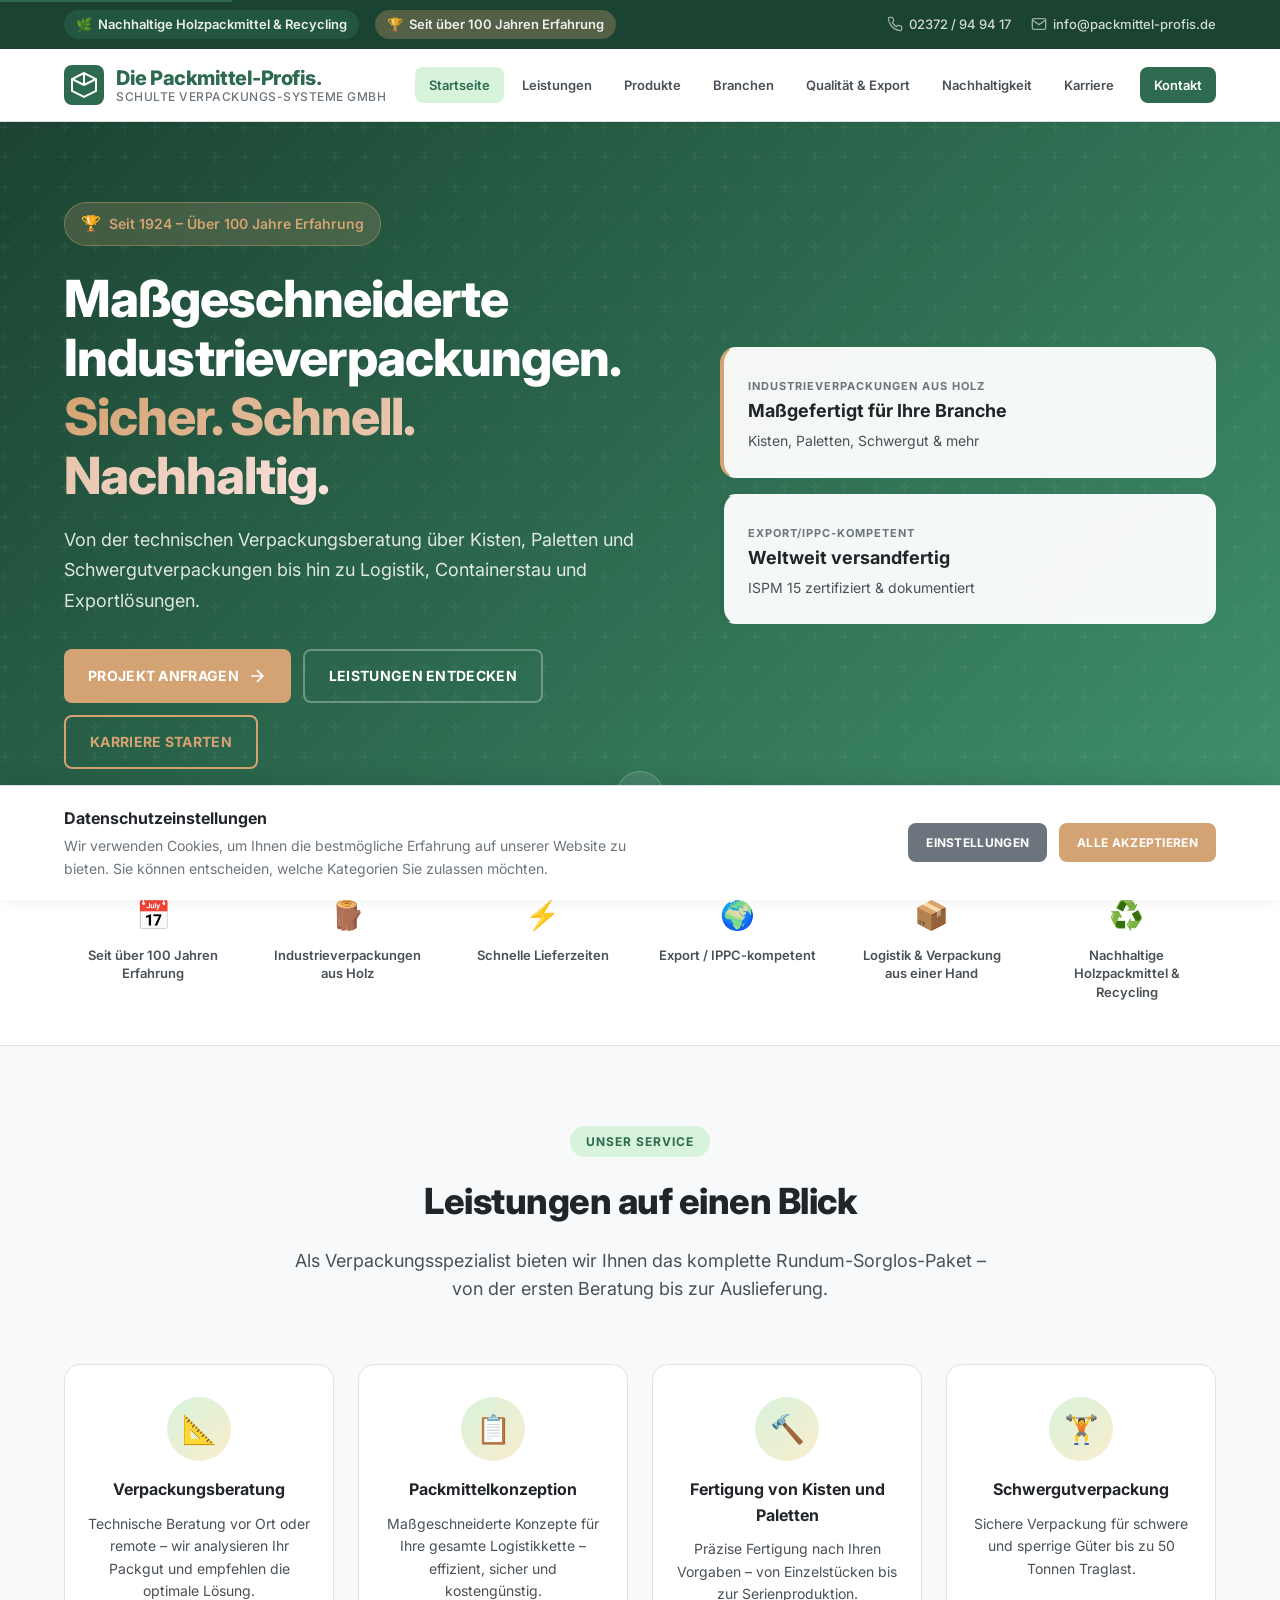
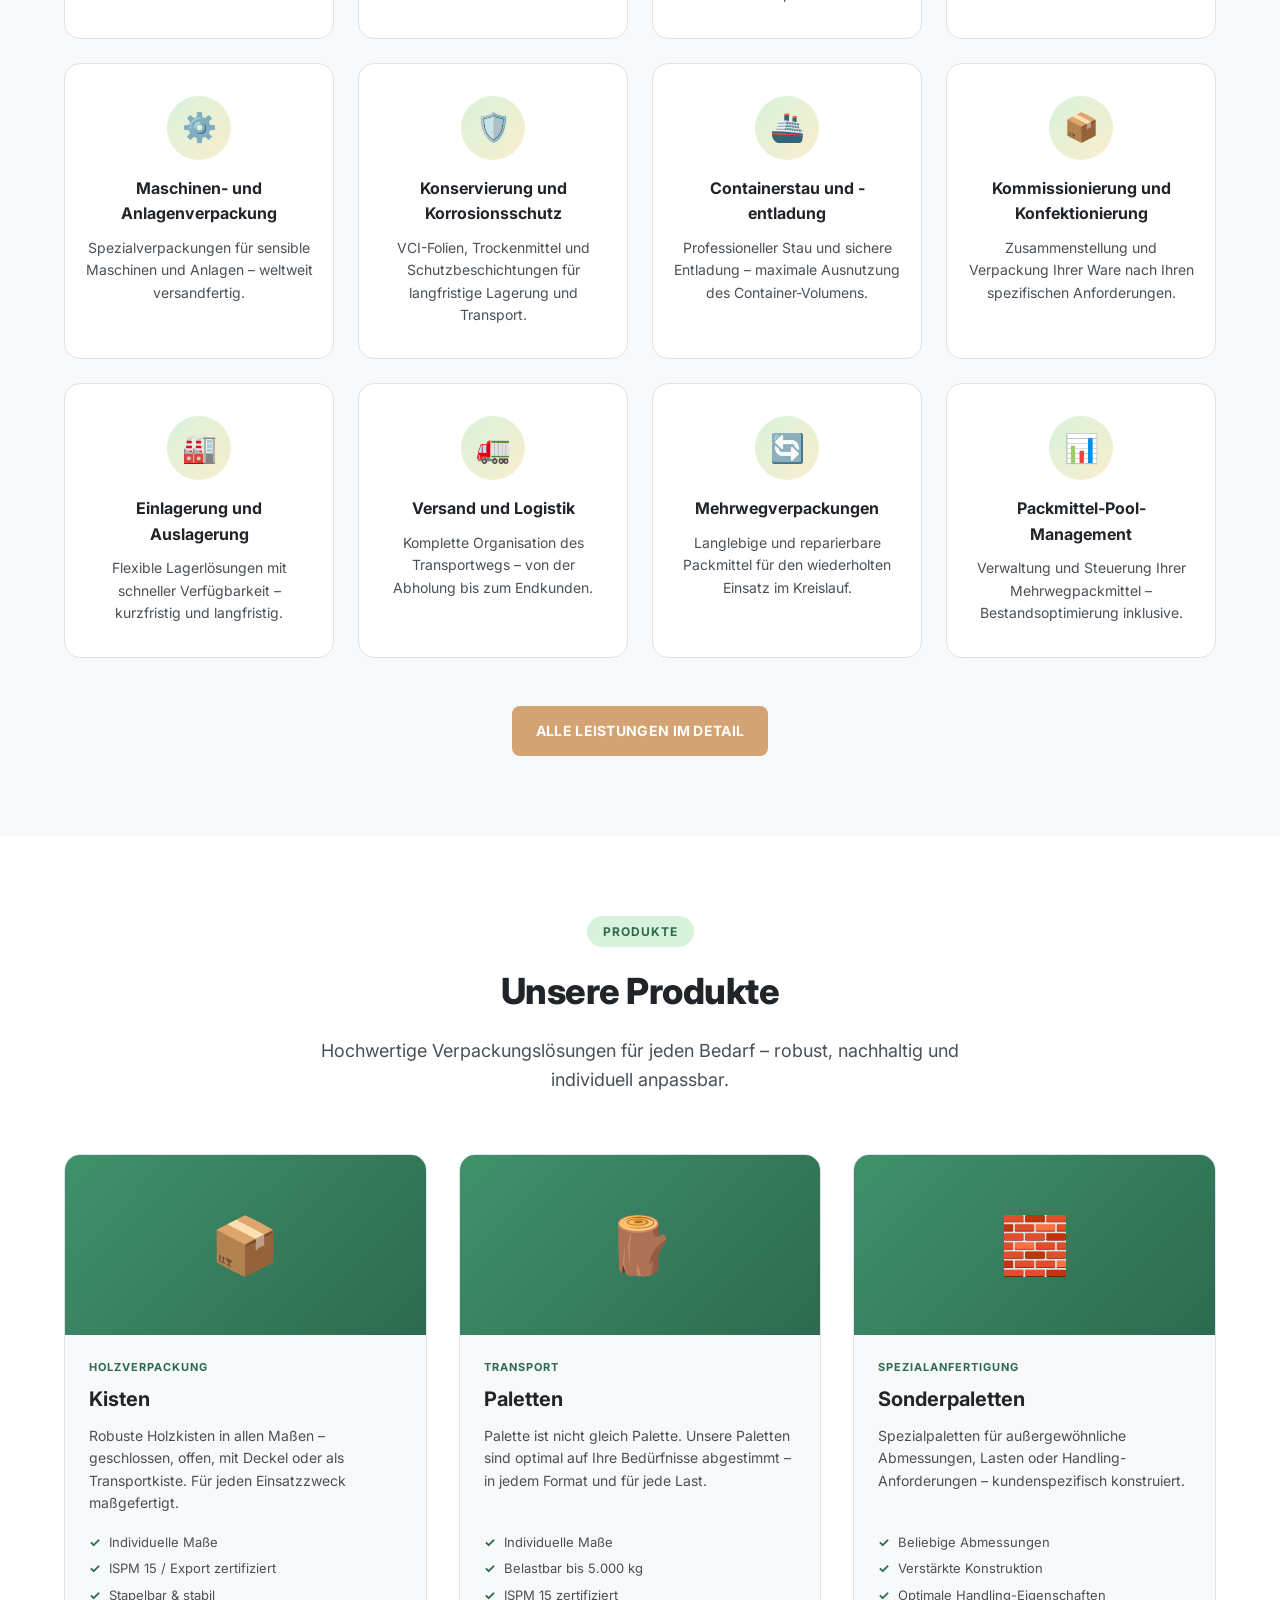
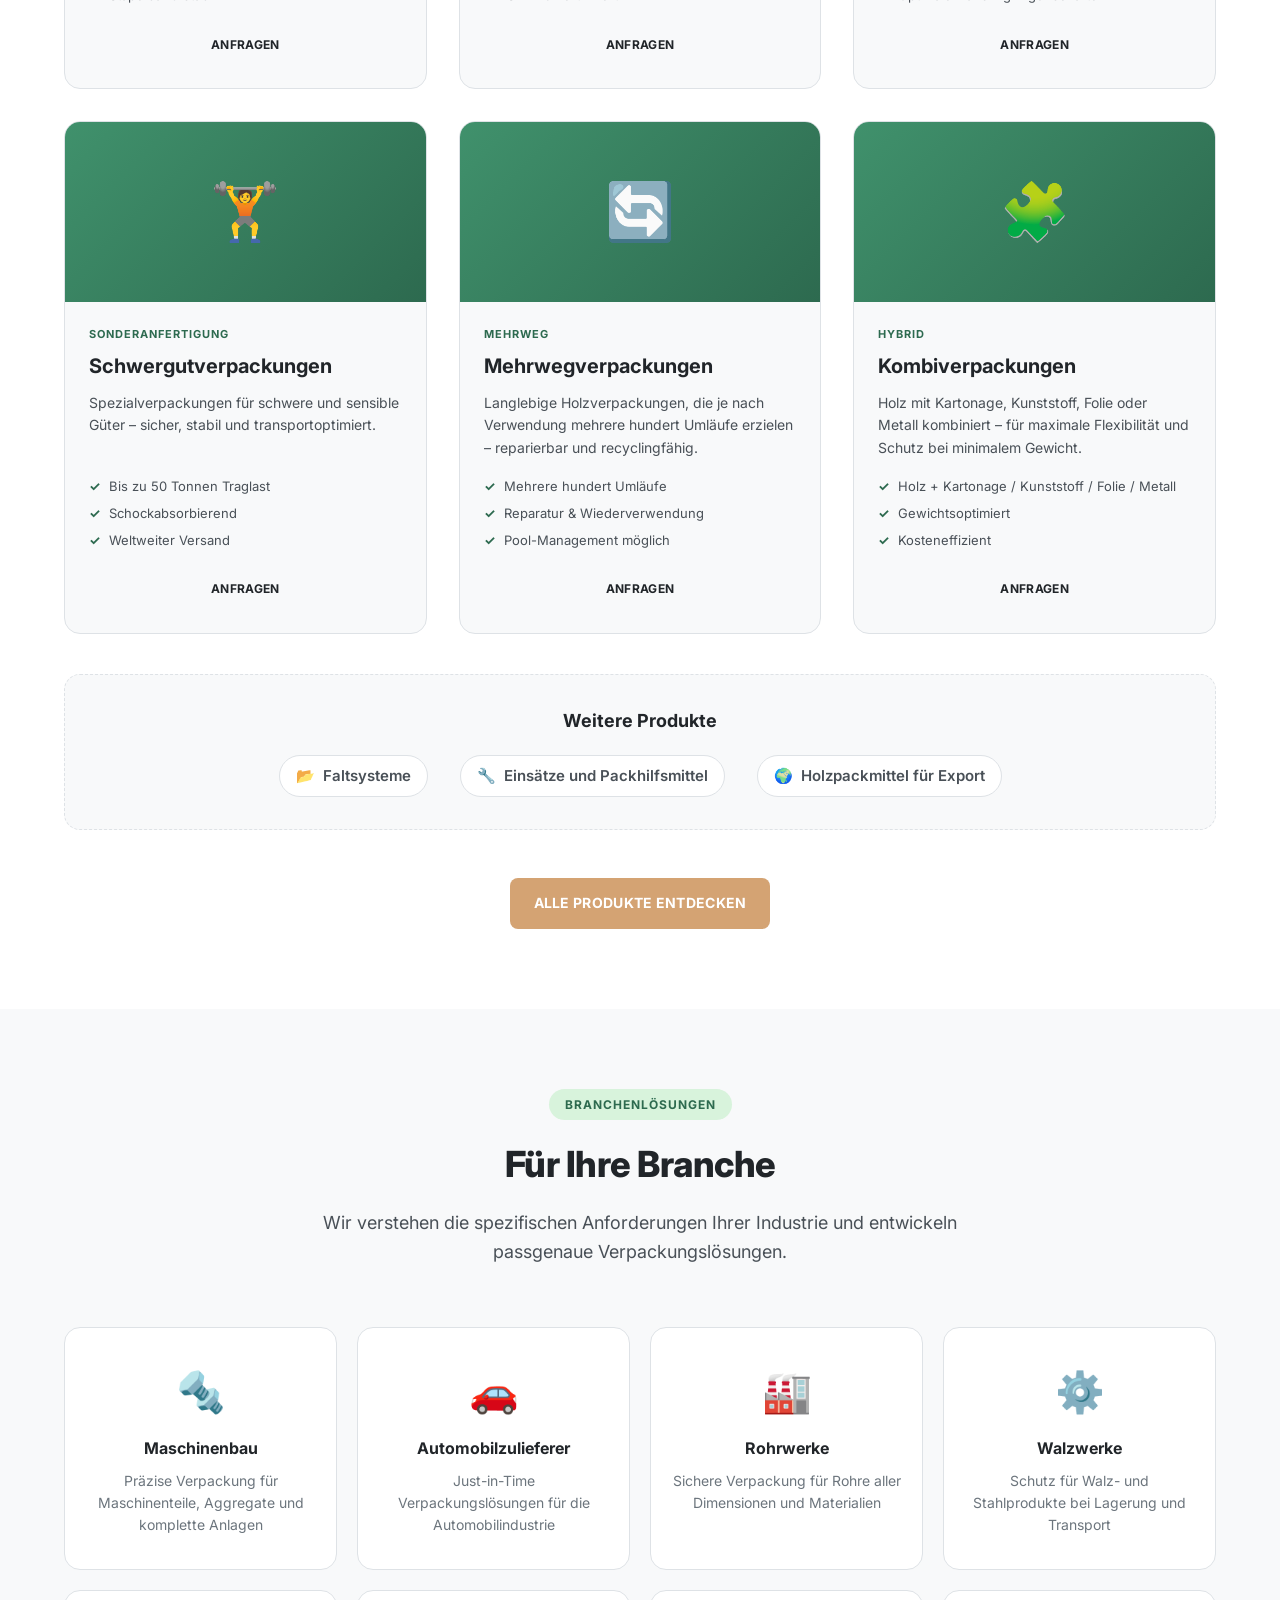
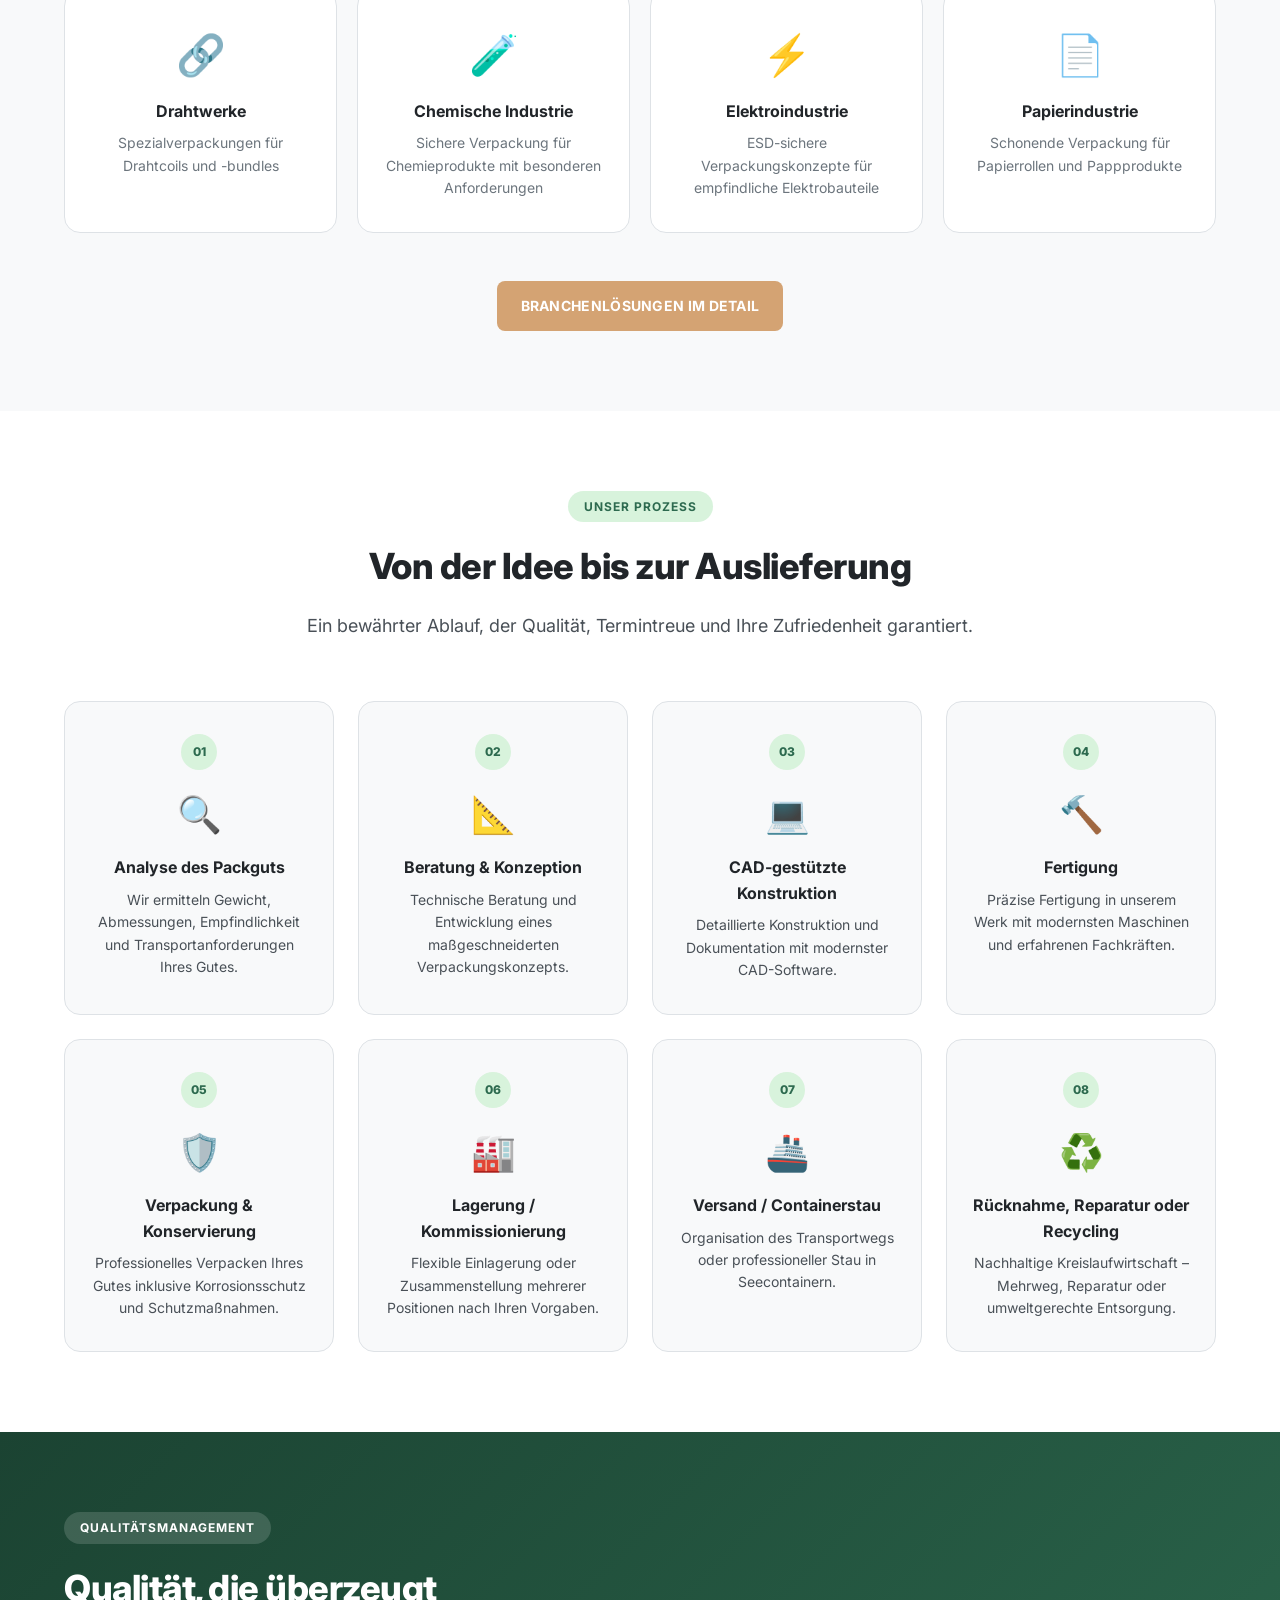
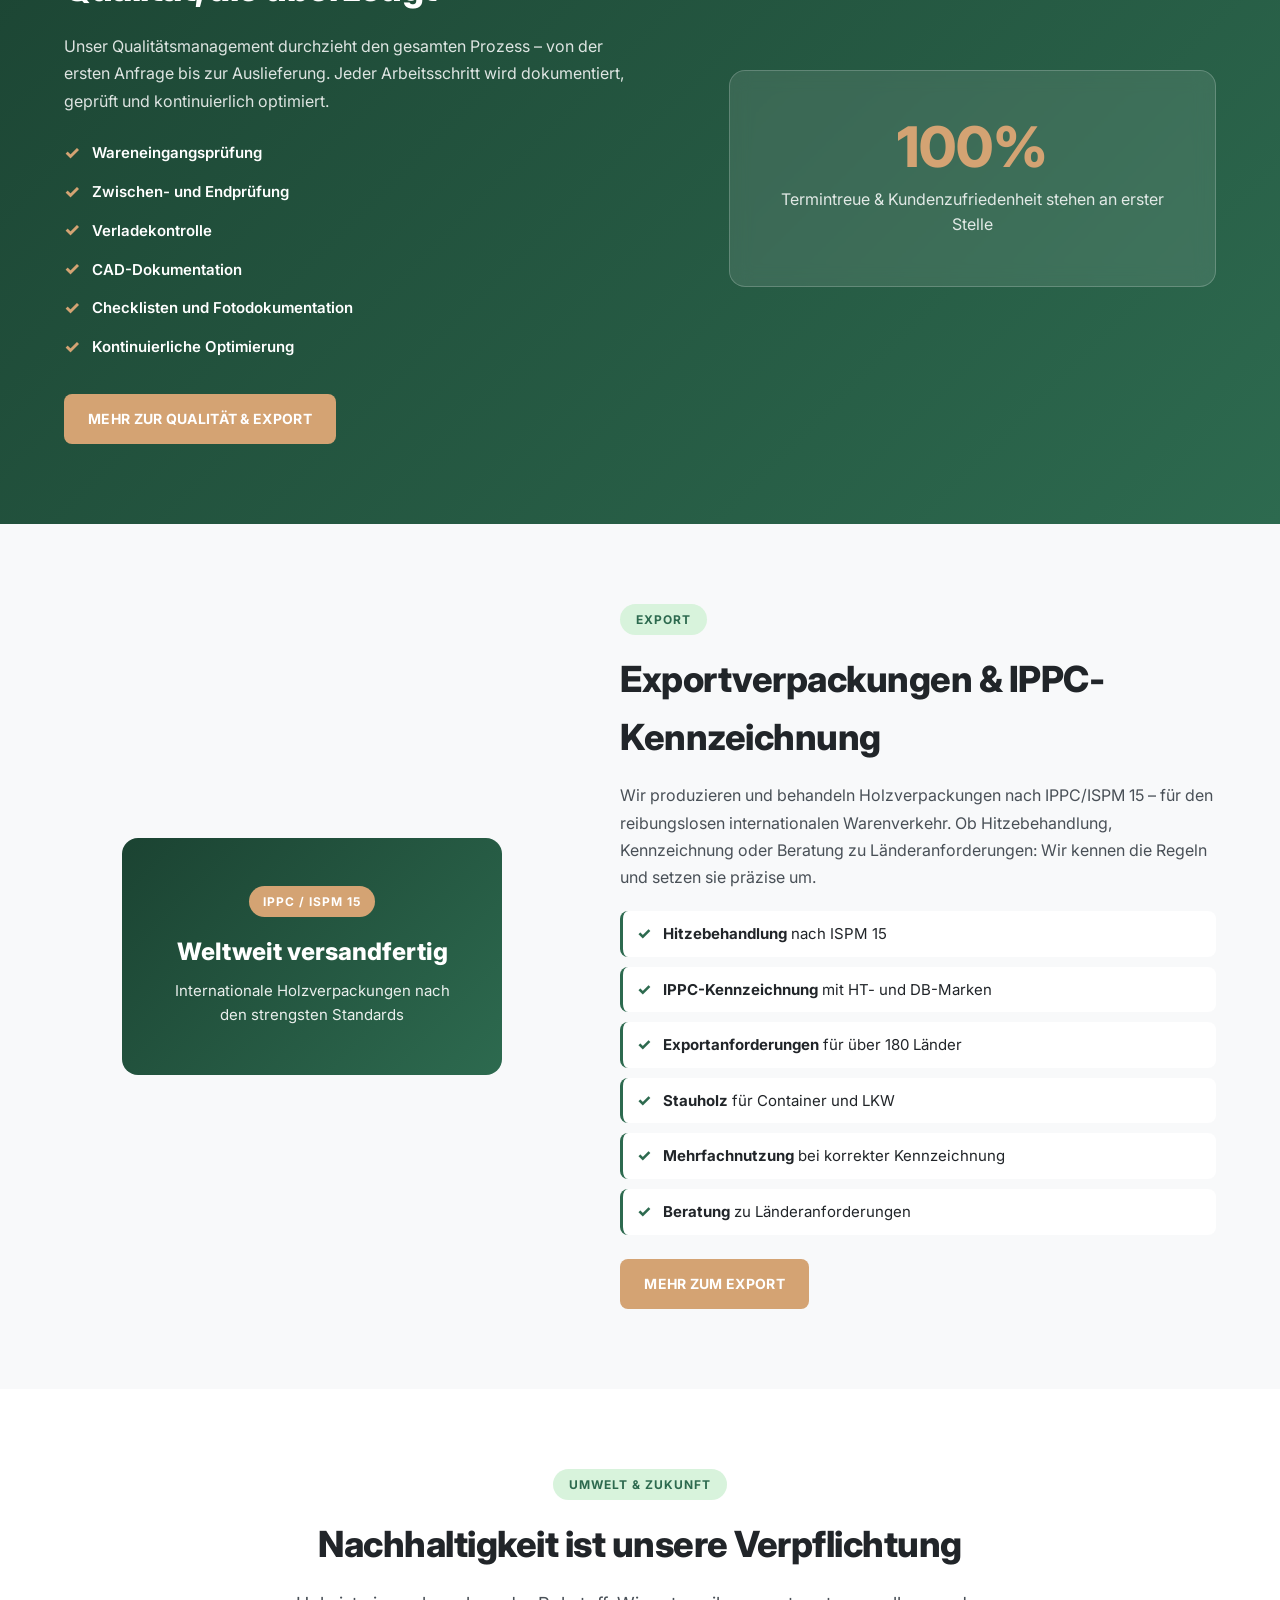
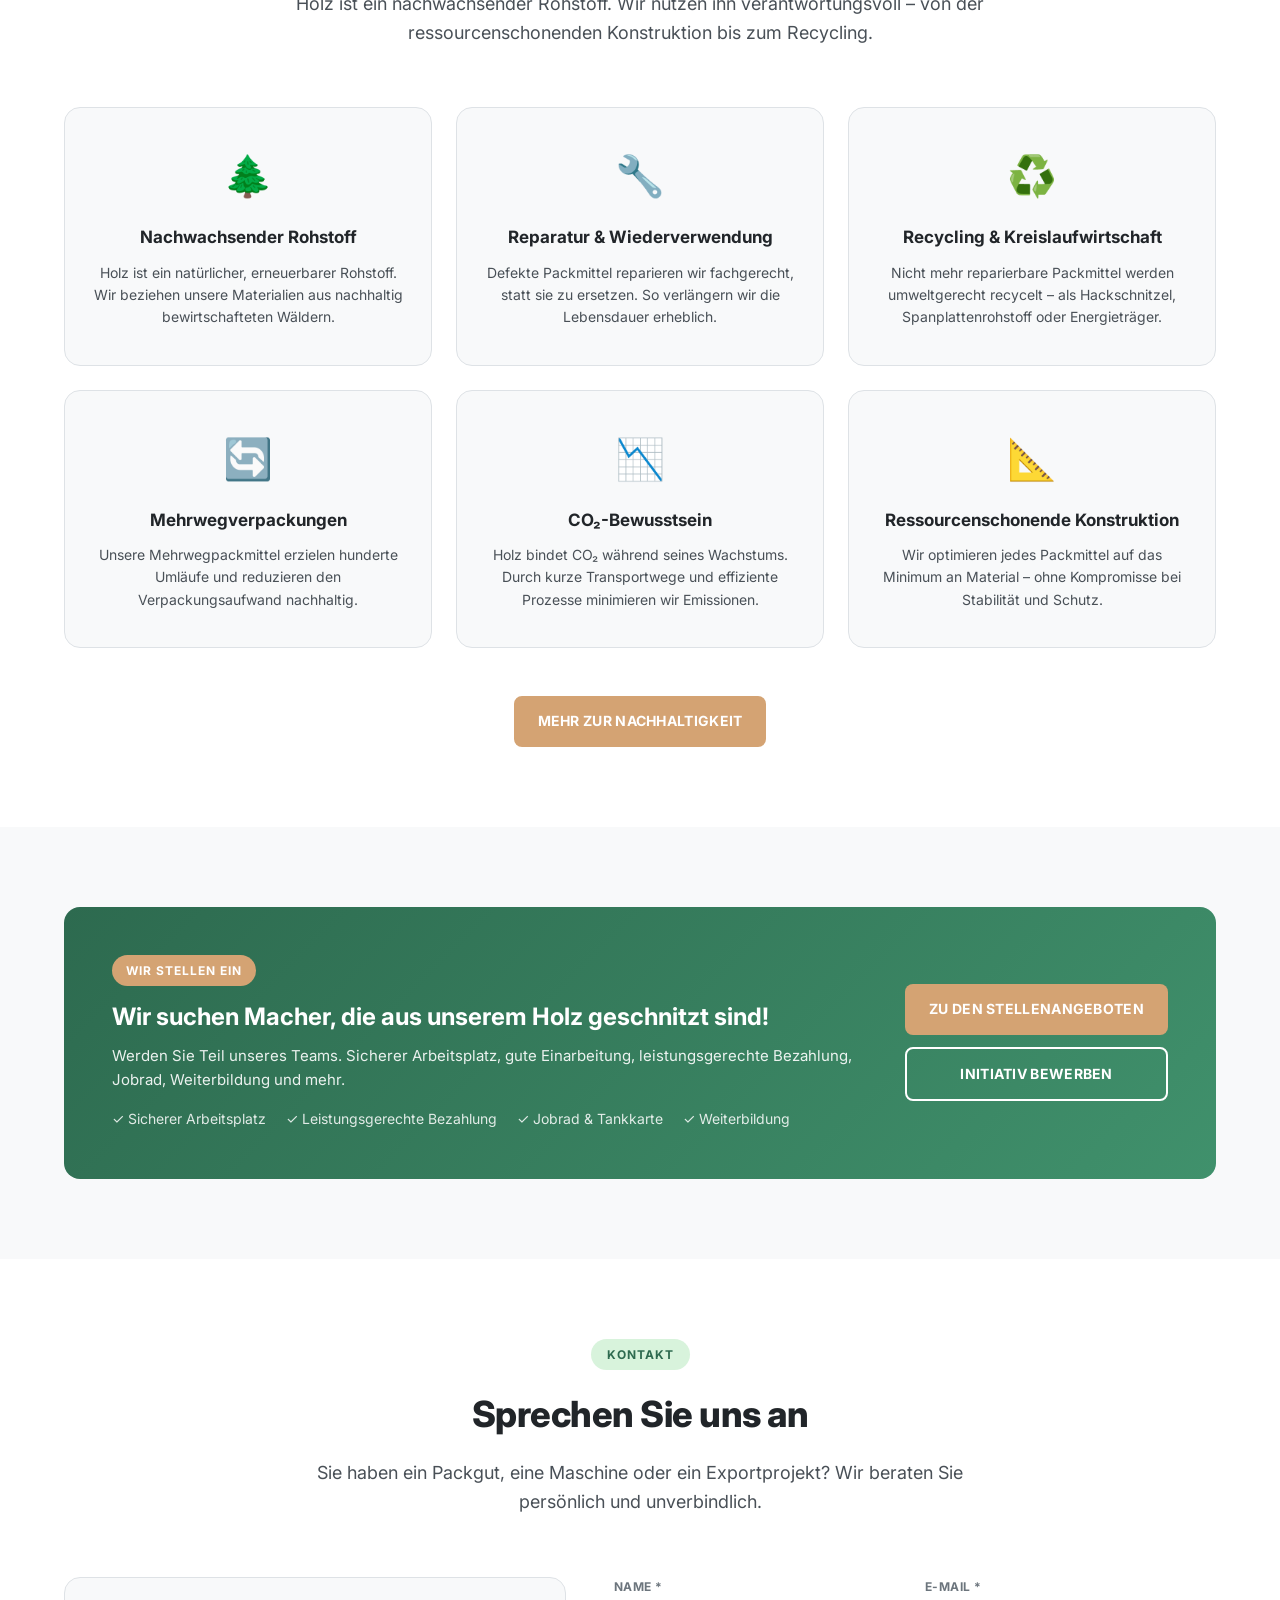
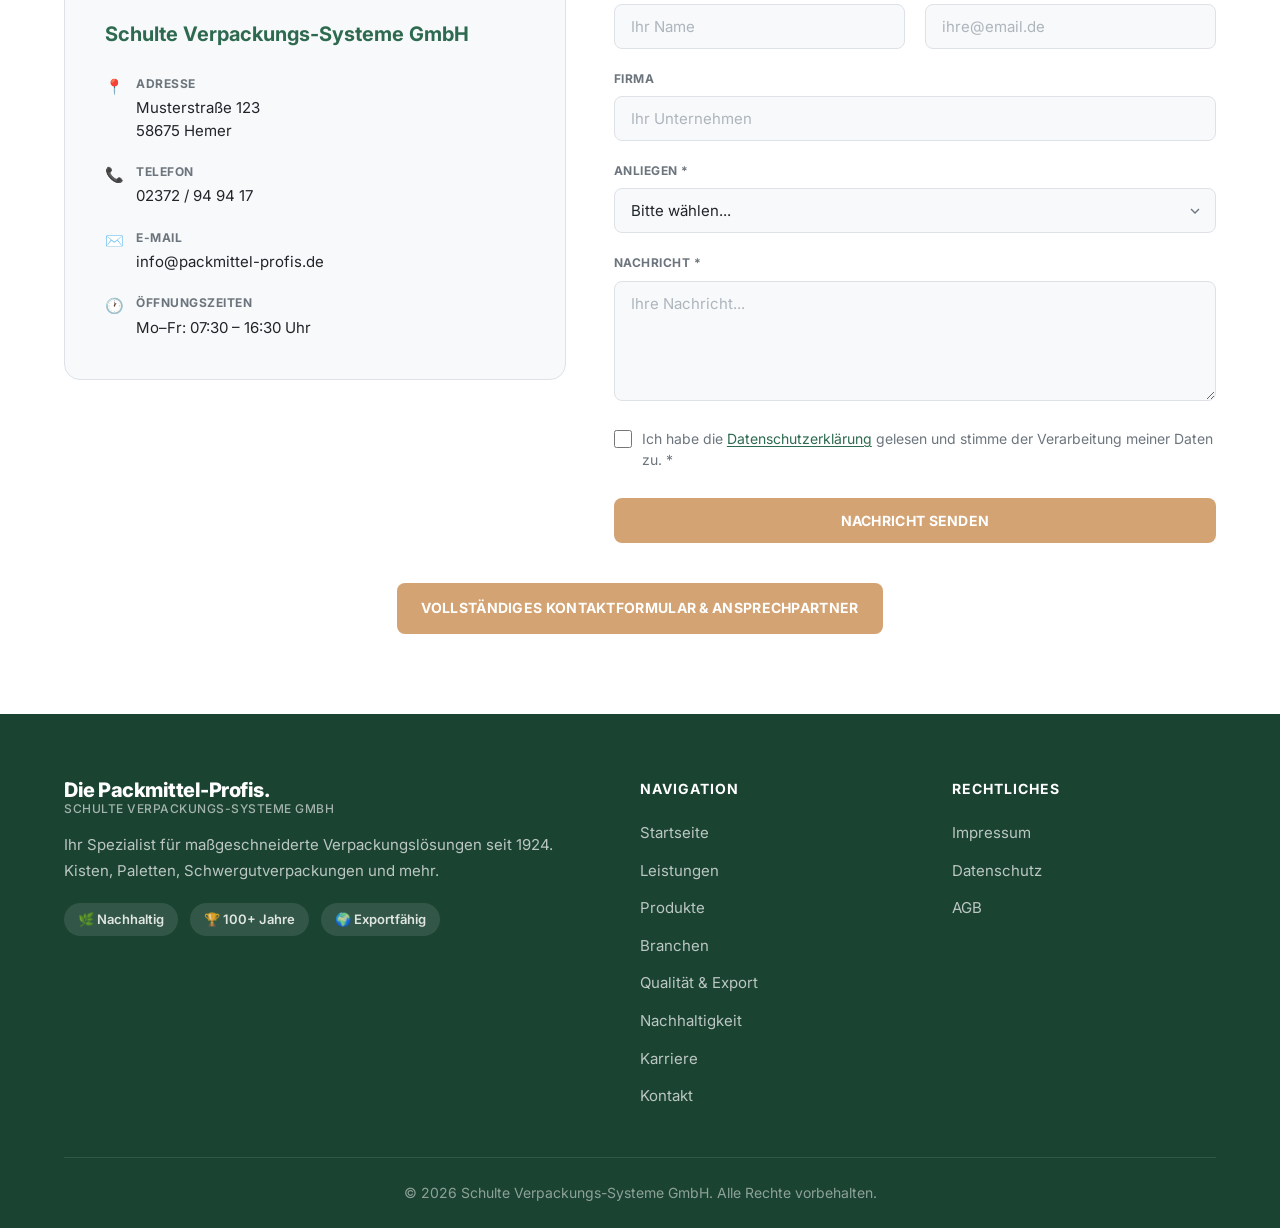
==== commit e7248ab9: "v3.0 Multi-Page: Startseite erweitert, 10 neue Seiten, Job-Filter, Cookie-Banner, erweitertes CSS/JS" ====
--- a/index.html
+++ b/index.html
@@ -3,12 +3,12 @@
 <head>
     <meta charset="UTF-8">
     <meta name="viewport" content="width=device-width, initial-scale=1.0">
-    <title>Schulte Verpackungs-Systeme GmbH | Die Packmittel-Profis</title>
-    <meta name="description" content="Schulte Verpackungs-Systeme GmbH – Ihr Spezialist für Paletten, Kisten, Schwergutverpackungen und maßgeschneiderte Packmittelkonzepte seit über 100 Jahren.">
-    <meta name="keywords" content="Packmittel, Verpackung, Paletten, Kisten, Schwergutverpackungen, Schulte, Verpackungssysteme, Kipliboxen, Hemer">
+    <title>Schulte Verpackungs-Systeme GmbH | Maßgeschneiderte Industrieverpackungen</title>
+    <meta name="description" content="Maßgeschneiderte Industrieverpackungen aus Holz seit über 100 Jahren. Kisten, Paletten, Schwergutverpackung, Logistik & Export aus einer Hand.">
+    <meta name="keywords" content="Industrieverpackungen, Holzpackmittel, Schwergutverpackung, Paletten, Kisten, Exportverpackung, Logistik, IPPC, ISPM 15">
     <meta name="author" content="Schulte Verpackungs-Systeme GmbH">
     <meta property="og:title" content="Schulte Verpackungs-Systeme GmbH | Die Packmittel-Profis">
-    <meta property="og:description" content="Ihr Spezialist für Paletten, Kisten, Schwergutverpackungen und maßgeschneiderte Packmittelkonzepte seit über 100 Jahren.">
+    <meta property="og:description" content="Maßgeschneiderte Industrieverpackungen aus Holz – sicher, schnell, nachhaltig.">
     <meta property="og:type" content="website">
     <meta property="og:url" content="https://www.packmittel-profis.de">
     <link rel="canonical" href="https://www.packmittel-profis.de">
@@ -22,12 +22,27 @@
     <!-- Skip Link -->
     <a href="#main-content" class="skip-link">Zum Hauptinhalt springen</a>
 
+    <!-- Cookie Banner -->
+    <div class="cookie-banner" id="cookieBanner">
+        <div class="container cookie-inner">
+            <div class="cookie-text">
+                <p><strong>Datenschutzeinstellungen</strong></p>
+                <p>Wir verwenden Cookies, um Ihnen die bestmögliche Erfahrung auf unserer Website zu bieten. Sie können entscheiden, welche Kategorien Sie zulassen möchten.</p>
+            </div>
+            <div class="cookie-actions">
+                <button class="btn btn-outline btn-small" id="cookieDecline">Ablehnen</button>
+                <button class="btn btn-small" id="cookieSettings" style="background:var(--text-muted);color:white;">Einstellungen</button>
+                <button class="btn btn-primary btn-small" id="cookieAccept">Alle akzeptieren</button>
+            </div>
+        </div>
+    </div>
+
     <!-- Top Bar -->
     <div class="top-bar">
         <div class="container">
             <div class="top-bar-left">
-                <span class="eco-badge">🌿 CO₂-neutrales Unternehmen</span>
-                <span class="jubilee-badge">🏆 100-jähriges Firmenjubiläum</span>
+                <span class="eco-badge"><span aria-hidden="true">🌿</span> Nachhaltige Holzpackmittel & Recycling</span>
+                <span class="jubilee-badge"><span aria-hidden="true">🏆</span> Seit über 100 Jahren Erfahrung</span>
             </div>
             <div class="top-bar-right">
                 <a href="tel:+492372949417" class="top-link">
@@ -45,7 +60,7 @@
     <!-- Header -->
     <header class="site-header" id="header">
         <div class="container header-inner">
-            <a href="/" class="logo" aria-label="Schulte Verpackungs-Systeme - Startseite">
+            <a href="index.html" class="logo" aria-label="Schulte Verpackungs-Systeme - Startseite">
                 <div class="logo-icon">
                     <svg width="40" height="40" viewBox="0 0 40 40" fill="none" xmlns="http://www.w3.org/2000/svg">
                         <rect width="40" height="40" rx="8" fill="#2d6a4f"/>
@@ -67,12 +82,14 @@
                     <span class="hamburger-line"></span>
                 </button>
                 <ul class="nav-menu" id="navMenu" role="menubar">
-                    <li role="none"><a href="#start" class="nav-link active" role="menuitem">Startseite</a></li>
-                    <li role="none"><a href="#leistungen" class="nav-link" role="menuitem">Leistungen</a></li>
-                    <li role="none"><a href="#produkte" class="nav-link" role="menuitem">Produkte</a></li>
-                    <li role="none"><a href="#branchen" class="nav-link" role="menuitem">Branchen</a></li>
-                    <li role="none"><a href="#unternehmen" class="nav-link" role="menuitem">Unternehmen</a></li>
-                    <li role="none"><a href="#kontakt" class="nav-link nav-cta" role="menuitem">Kontakt</a></li>
+                    <li role="none"><a href="index.html" class="nav-link active" role="menuitem">Startseite</a></li>
+                    <li role="none"><a href="leistungen.html" class="nav-link" role="menuitem">Leistungen</a></li>
+                    <li role="none"><a href="produkte.html" class="nav-link" role="menuitem">Produkte</a></li>
+                    <li role="none"><a href="branchen.html" class="nav-link" role="menuitem">Branchen</a></li>
+                    <li role="none"><a href="qualitaet-export.html" class="nav-link" role="menuitem">Qualität &amp; Export</a></li>
+                    <li role="none"><a href="nachhaltigkeit.html" class="nav-link" role="menuitem">Nachhaltigkeit</a></li>
+                    <li role="none"><a href="karriere.html" class="nav-link" role="menuitem">Karriere</a></li>
+                    <li role="none"><a href="kontakt.html" class="nav-link nav-cta" role="menuitem">Kontakt</a></li>
                 </ul>
             </nav>
         </div>
@@ -89,129 +106,154 @@
             <div class="container">
                 <div class="hero-content">
                     <div class="hero-badge" data-animate>
-                        <span class="badge-icon">🏆</span>
+                        <span class="badge-icon" aria-hidden="true">🏆</span>
                         <span>Seit 1924 – Über 100 Jahre Erfahrung</span>
                     </div>
                     <h1 class="hero-title" data-animate>
-                        Die Packmittel-<br>
-                        <span class="text-gradient">Profis.</span>
+                        Maßgeschneiderte<br>Industrieverpackungen.<br>
+                        <span class="text-gradient">Sicher. Schnell. Nachhaltig.</span>
                     </h1>
                     <p class="hero-subtitle" data-animate>
-                        Paletten, Kisten oder Schwergutverpackungen – für unterschiedlichste 
-                        Ansprüche in zahlreichen Branchen. Maßgeschneiderte Packmittelkonzepte 
-                        statt einfachem Verpacken.
+                        Von der technischen Verpackungsberatung über Kisten, Paletten und Schwergutverpackungen 
+                        bis hin zu Logistik, Containerstau und Exportlösungen.
                     </p>
                     <div class="hero-buttons" data-animate>
-                        <a href="#produkte" class="btn btn-primary">
-                            Unsere Produkte
+                        <a href="kontakt.html" class="btn btn-primary">
+                            Projekt anfragen
                             <svg width="20" height="20" viewBox="0 0 24 24" fill="none" stroke="currentColor" stroke-width="2"><path d="M5 12h14M12 5l7 7-7 7"/></svg>
                         </a>
-                        <a href="#kontakt" class="btn btn-outline">Anfrage stellen</a>
+                        <a href="leistungen.html" class="btn btn-outline">Leistungen entdecken</a>
+                        <a href="karriere.html" class="btn btn-outline" style="border-color:var(--accent);color:var(--accent);">Karriere starten</a>
                     </div>
                 </div>
                 <div class="hero-visual" data-animate>
                     <div class="hero-card hero-card-main">
                         <div class="card-content">
-                            <span class="card-label">Hauptprodukt</span>
-                            <h3>Individuelle Paletten</h3>
-                            <p>Optimal auf Ihre Bedürfnisse abgestimmt</p>
+                            <span class="card-label">Industrieverpackungen aus Holz</span>
+                            <h3>Maßgefertigt für Ihre Branche</h3>
+                            <p>Kisten, Paletten, Schwergut &amp; mehr</p>
                         </div>
                     </div>
                     <div class="hero-card hero-card-secondary">
                         <div class="card-content">
-                            <span class="card-label">Nachhaltigkeit</span>
-                            <h3>CO₂-neutral</h3>
-                            <p>Umweltfreundliche Verpackungslösungen</p>
+                            <span class="card-label">Export/IPPC-kompetent</span>
+                            <h3>Weltweit versandfertig</h3>
+                            <p>ISPM 15 zertifiziert &amp; dokumentiert</p>
                         </div>
                     </div>
                 </div>
             </div>
             <div class="hero-scroll">
-                <a href="#stats" aria-label="Nach unten scrollen">
+                <a href="#trust" aria-label="Nach unten scrollen">
                     <svg width="24" height="24" viewBox="0 0 24 24" fill="none" stroke="currentColor" stroke-width="2"><path d="M7 13l5 5 5-5M7 6l5 5 5-5"/></svg>
                 </a>
             </div>
         </section>
 
-        <!-- Stats Bar -->
-        <section class="stats-section" id="stats" aria-label="Unternehmenskennzahlen">
-            <div class="container">
-                <div class="stats-grid">
-                    <div class="stat-item" data-animate>
-                        <div class="stat-icon">📅</div>
-                        <div class="stat-content">
-                            <span class="stat-number" data-count="100">0</span>
-                            <span class="stat-suffix">+</span>
-                            <span class="stat-label">Jahre Erfahrung</span>
-                        </div>
-                    </div>
-                    <div class="stat-item" data-animate>
-                        <div class="stat-icon">🌿</div>
-                        <div class="stat-content">
-                            <span class="stat-text">CO₂</span>
-                            <span class="stat-label">Neutral produziert</span>
-                        </div>
-                    </div>
-                    <div class="stat-item" data-animate>
-                        <div class="stat-icon">🏭</div>
-                        <div class="stat-content">
-                            <span class="stat-number" data-count="8">0</span>
-                            <span class="stat-label">Branchen bedient</span>
-                        </div>
-                    </div>
-                    <div class="stat-item" data-animate>
-                        <div class="stat-icon">♻️</div>
-                        <div class="stat-content">
-                            <span class="stat-number" data-count="100">0</span>
-                            <span class="stat-suffix">+</span>
-                            <span class="stat-label">Umläufe bei Kipliboxen</span>
-                        </div>
-                    </div>
-                </div>
-            </div>
-        </section>
-
-        <!-- Leistungen -->
+        <!-- Trust Bar -->
+        <section class="trust-section" id="trust" aria-label="Vertrauenselemente">
+            <div class="container">
+                <div class="trust-grid">
+                    <div class="trust-item" data-animate>
+                        <span class="trust-icon" aria-hidden="true">📅</span>
+                        <span class="trust-text">Seit über 100 Jahren Erfahrung</span>
+                    </div>
+                    <div class="trust-item" data-animate>
+                        <span class="trust-icon" aria-hidden="true">🪵</span>
+                        <span class="trust-text">Industrieverpackungen aus Holz</span>
+                    </div>
+                    <div class="trust-item" data-animate>
+                        <span class="trust-icon" aria-hidden="true">⚡</span>
+                        <span class="trust-text">Schnelle Lieferzeiten</span>
+                    </div>
+                    <div class="trust-item" data-animate>
+                        <span class="trust-icon" aria-hidden="true">🌍</span>
+                        <span class="trust-text">Export / IPPC-kompetent</span>
+                    </div>
+                    <div class="trust-item" data-animate>
+                        <span class="trust-icon" aria-hidden="true">📦</span>
+                        <span class="trust-text">Logistik &amp; Verpackung aus einer Hand</span>
+                    </div>
+                    <div class="trust-item" data-animate>
+                        <span class="trust-icon" aria-hidden="true">♻️</span>
+                        <span class="trust-text">Nachhaltige Holzpackmittel &amp; Recycling</span>
+                    </div>
+                </div>
+            </div>
+        </section>
+
+        <!-- Leistungen auf einen Blick -->
         <section class="section section-light" id="leistungen" aria-labelledby="leistungen-heading">
             <div class="container">
                 <header class="section-header">
                     <span class="section-tag">Unser Service</span>
-                    <h2 id="leistungen-heading" class="section-title">Leistungen & Service</h2>
-                    <p class="section-desc">Als Verpackungsspezialist bieten wir Ihnen das „Rundum-Sorglos-Paket": Vom Verpacken über den Containerstau bis hin zur Endkundenbelieferung.</p>
+                    <h2 id="leistungen-heading" class="section-title">Leistungen auf einen Blick</h2>
+                    <p class="section-desc">Als Verpackungsspezialist bieten wir Ihnen das komplette Rundum-Sorglos-Paket – von der ersten Beratung bis zur Auslieferung.</p>
                 </header>
-                <div class="services-grid">
-                    <article class="service-card" data-animate>
-                        <div class="service-icon-wrapper">
-                            <span class="service-icon" aria-hidden="true">📐</span>
-                        </div>
-                        <h3>Individuelle Verpackungslösungen</h3>
-                        <p>Maßgeschneiderte Packmittelkonzepte, die perfekt auf Ihre Produkte und Logistikkette abgestimmt sind. Nicht das einfache Verpacken, sondern ausgefeilte Konzepte.</p>
-                        <a href="#kontakt" class="service-link">Mehr erfahren →</a>
-                    </article>
-                    <article class="service-card" data-animate>
-                        <div class="service-icon-wrapper">
-                            <span class="service-icon" aria-hidden="true">🚢</span>
-                        </div>
-                        <h3>Containerstau & Logistik</h3>
-                        <p>Professioneller Containerstau und Organisation des kompletten Transportwegs bis zum Endkunden. Effizient und sicher.</p>
-                        <a href="#kontakt" class="service-link">Mehr erfahren →</a>
-                    </article>
-                    <article class="service-card" data-animate>
-                        <div class="service-icon-wrapper">
-                            <span class="service-icon" aria-hidden="true">🌱</span>
-                        </div>
-                        <h3>Nachhaltige Verpackung</h3>
-                        <p>Als CO₂-neutrales Unternehmen setzen wir auf umweltfreundliche Materialien und nachhaltige Prozesse für eine grüne Zukunft.</p>
-                        <a href="#kontakt" class="service-link">Mehr erfahren →</a>
-                    </article>
-                    <article class="service-card" data-animate>
-                        <div class="service-icon-wrapper">
-                            <span class="service-icon" aria-hidden="true">🔧</span>
-                        </div>
-                        <h3>Engineering & Beratung</h3>
-                        <p>Expertenberatung für optimale Verpackungslösungen – von der ersten Konzeption bis zur finalen Umsetzung.</p>
-                        <a href="#kontakt" class="service-link">Mehr erfahren →</a>
-                    </article>
+                <div class="services-grid services-grid-12">
+                    <article class="service-card" data-animate>
+                        <div class="service-icon-wrapper"><span class="service-icon" aria-hidden="true">📐</span></div>
+                        <h3>Verpackungsberatung</h3>
+                        <p>Technische Beratung vor Ort oder remote – wir analysieren Ihr Packgut und empfehlen die optimale Lösung.</p>
+                    </article>
+                    <article class="service-card" data-animate>
+                        <div class="service-icon-wrapper"><span class="service-icon" aria-hidden="true">📋</span></div>
+                        <h3>Packmittelkonzeption</h3>
+                        <p>Maßgeschneiderte Konzepte für Ihre gesamte Logistikkette – effizient, sicher und kostengünstig.</p>
+                    </article>
+                    <article class="service-card" data-animate>
+                        <div class="service-icon-wrapper"><span class="service-icon" aria-hidden="true">🔨</span></div>
+                        <h3>Fertigung von Kisten und Paletten</h3>
+                        <p>Präzise Fertigung nach Ihren Vorgaben – von Einzelstücken bis zur Serienproduktion.</p>
+                    </article>
+                    <article class="service-card" data-animate>
+                        <div class="service-icon-wrapper"><span class="service-icon" aria-hidden="true">🏋️</span></div>
+                        <h3>Schwergutverpackung</h3>
+                        <p>Sichere Verpackung für schwere und sperrige Güter bis zu 50 Tonnen Traglast.</p>
+                    </article>
+                    <article class="service-card" data-animate>
+                        <div class="service-icon-wrapper"><span class="service-icon" aria-hidden="true">⚙️</span></div>
+                        <h3>Maschinen- und Anlagenverpackung</h3>
+                        <p>Spezialverpackungen für sensible Maschinen und Anlagen – weltweit versandfertig.</p>
+                    </article>
+                    <article class="service-card" data-animate>
+                        <div class="service-icon-wrapper"><span class="service-icon" aria-hidden="true">🛡️</span></div>
+                        <h3>Konservierung und Korrosionsschutz</h3>
+                        <p>VCI-Folien, Trockenmittel und Schutzbeschichtungen für langfristige Lagerung und Transport.</p>
+                    </article>
+                    <article class="service-card" data-animate>
+                        <div class="service-icon-wrapper"><span class="service-icon" aria-hidden="true">🚢</span></div>
+                        <h3>Containerstau und -entladung</h3>
+                        <p>Professioneller Stau und sichere Entladung – maximale Ausnutzung des Container-Volumens.</p>
+                    </article>
+                    <article class="service-card" data-animate>
+                        <div class="service-icon-wrapper"><span class="service-icon" aria-hidden="true">📦</span></div>
+                        <h3>Kommissionierung und Konfektionierung</h3>
+                        <p>Zusammenstellung und Verpackung Ihrer Ware nach Ihren spezifischen Anforderungen.</p>
+                    </article>
+                    <article class="service-card" data-animate>
+                        <div class="service-icon-wrapper"><span class="service-icon" aria-hidden="true">🏭</span></div>
+                        <h3>Einlagerung und Auslagerung</h3>
+                        <p>Flexible Lagerlösungen mit schneller Verfügbarkeit – kurzfristig und langfristig.</p>
+                    </article>
+                    <article class="service-card" data-animate>
+                        <div class="service-icon-wrapper"><span class="service-icon" aria-hidden="true">🚛</span></div>
+                        <h3>Versand und Logistik</h3>
+                        <p>Komplette Organisation des Transportwegs – von der Abholung bis zum Endkunden.</p>
+                    </article>
+                    <article class="service-card" data-animate>
+                        <div class="service-icon-wrapper"><span class="service-icon" aria-hidden="true">🔄</span></div>
+                        <h3>Mehrwegverpackungen</h3>
+                        <p>Langlebige und reparierbare Packmittel für den wiederholten Einsatz im Kreislauf.</p>
+                    </article>
+                    <article class="service-card" data-animate>
+                        <div class="service-icon-wrapper"><span class="service-icon" aria-hidden="true">📊</span></div>
+                        <h3>Packmittel-Pool-Management</h3>
+                        <p>Verwaltung und Steuerung Ihrer Mehrwegpackmittel – Bestandsoptimierung inklusive.</p>
+                    </article>
+                </div>
+                <div class="section-cta" data-animate>
+                    <a href="leistungen.html" class="btn btn-primary">Alle Leistungen im Detail</a>
                 </div>
             </div>
         </section>
@@ -224,15 +266,25 @@
                     <h2 id="produkte-heading" class="section-title">Unsere Produkte</h2>
                     <p class="section-desc">Hochwertige Verpackungslösungen für jeden Bedarf – robust, nachhaltig und individuell anpassbar.</p>
                 </header>
-                <div class="products-grid">
+                <div class="products-grid products-grid-3">
                     <article class="product-card" data-animate>
-                        <div class="product-image">
-                            <div class="product-visual">
-                                <span class="product-emoji">🪵</span>
-                            </div>
-                        </div>
+                        <div class="product-image"><div class="product-visual"><span class="product-emoji" aria-hidden="true">📦</span></div></div>
                         <div class="product-content">
                             <span class="product-category">Holzverpackung</span>
+                            <h3>Kisten</h3>
+                            <p>Robuste Holzkisten in allen Maßen – geschlossen, offen, mit Deckel oder als Transportkiste. Für jeden Einsatzzweck maßgefertigt.</p>
+                            <ul class="product-features">
+                                <li>Individuelle Maße</li>
+                                <li>ISPM 15 / Export zertifiziert</li>
+                                <li>Stapelbar &amp; stabil</li>
+                            </ul>
+                            <a href="kontakt.html" class="btn btn-small">Anfragen</a>
+                        </div>
+                    </article>
+                    <article class="product-card" data-animate>
+                        <div class="product-image"><div class="product-visual"><span class="product-emoji" aria-hidden="true">🪵</span></div></div>
+                        <div class="product-content">
+                            <span class="product-category">Transport</span>
                             <h3>Paletten</h3>
                             <p>Palette ist nicht gleich Palette. Unsere Paletten sind optimal auf Ihre Bedürfnisse abgestimmt – in jedem Format und für jede Last.</p>
                             <ul class="product-features">
@@ -240,33 +292,25 @@
                                 <li>Belastbar bis 5.000 kg</li>
                                 <li>ISPM 15 zertifiziert</li>
                             </ul>
-                            <a href="#kontakt" class="btn btn-small">Anfragen</a>
+                            <a href="kontakt.html" class="btn btn-small">Anfragen</a>
                         </div>
                     </article>
                     <article class="product-card" data-animate>
-                        <div class="product-image">
-                            <div class="product-visual">
-                                <span class="product-emoji">📦</span>
-                            </div>
-                        </div>
+                        <div class="product-image"><div class="product-visual"><span class="product-emoji" aria-hidden="true">🧱</span></div></div>
                         <div class="product-content">
-                            <span class="product-category">Mehrwegverpackung</span>
-                            <h3>Kisten & Kipliboxen</h3>
-                            <p>Robuste und einteilige Holzverpackungen, die je nach Verwendung mehrere hundert Umläufe erzielen.</p>
+                            <span class="product-category">Spezialanfertigung</span>
+                            <h3>Sonderpaletten</h3>
+                            <p>Spezialpaletten für außergewöhnliche Abmessungen, Lasten oder Handling-Anforderungen – kundenspezifisch konstruiert.</p>
                             <ul class="product-features">
-                                <li>Mehrere hundert Umläufe</li>
-                                <li>Stapelbar & stabil</li>
-                                <li>Langlebig & reparierbar</li>
+                                <li>Beliebige Abmessungen</li>
+                                <li>Verstärkte Konstruktion</li>
+                                <li>Optimale Handling-Eigenschaften</li>
                             </ul>
-                            <a href="#kontakt" class="btn btn-small">Anfragen</a>
+                            <a href="kontakt.html" class="btn btn-small">Anfragen</a>
                         </div>
                     </article>
                     <article class="product-card" data-animate>
-                        <div class="product-image">
-                            <div class="product-visual">
-                                <span class="product-emoji">⚙️</span>
-                            </div>
-                        </div>
+                        <div class="product-image"><div class="product-visual"><span class="product-emoji" aria-hidden="true">🏋️</span></div></div>
                         <div class="product-content">
                             <span class="product-category">Sonderanfertigung</span>
                             <h3>Schwergutverpackungen</h3>
@@ -276,60 +320,48 @@
                                 <li>Schockabsorbierend</li>
                                 <li>Weltweiter Versand</li>
                             </ul>
-                            <a href="#kontakt" class="btn btn-small">Anfragen</a>
+                            <a href="kontakt.html" class="btn btn-small">Anfragen</a>
                         </div>
                     </article>
                     <article class="product-card" data-animate>
-                        <div class="product-image">
-                            <div class="product-visual">
-                                <span class="product-emoji">🧱</span>
-                            </div>
-                        </div>
+                        <div class="product-image"><div class="product-visual"><span class="product-emoji" aria-hidden="true">🔄</span></div></div>
                         <div class="product-content">
-                            <span class="product-category">Hybridverpackung</span>
-                            <h3>Kombinierte Systeme</h3>
-                            <p>Holz mit anderen Materialien kombiniert – für maximale Flexibilität und Schutz bei minimalem Gewicht.</p>
+                            <span class="product-category">Mehrweg</span>
+                            <h3>Mehrwegverpackungen</h3>
+                            <p>Langlebige Holzverpackungen, die je nach Verwendung mehrere hundert Umläufe erzielen – reparierbar und recyclingfähig.</p>
                             <ul class="product-features">
-                                <li>Holz + Metall + Kunststoff</li>
+                                <li>Mehrere hundert Umläufe</li>
+                                <li>Reparatur &amp; Wiederverwendung</li>
+                                <li>Pool-Management möglich</li>
+                            </ul>
+                            <a href="kontakt.html" class="btn btn-small">Anfragen</a>
+                        </div>
+                    </article>
+                    <article class="product-card" data-animate>
+                        <div class="product-image"><div class="product-visual"><span class="product-emoji" aria-hidden="true">🧩</span></div></div>
+                        <div class="product-content">
+                            <span class="product-category">Hybrid</span>
+                            <h3>Kombiverpackungen</h3>
+                            <p>Holz mit Kartonage, Kunststoff, Folie oder Metall kombiniert – für maximale Flexibilität und Schutz bei minimalem Gewicht.</p>
+                            <ul class="product-features">
+                                <li>Holz + Kartonage / Kunststoff / Folie / Metall</li>
                                 <li>Gewichtsoptimiert</li>
                                 <li>Kosteneffizient</li>
                             </ul>
-                            <a href="#kontakt" class="btn btn-small">Anfragen</a>
-                        </div>
-                    </article>
-                </div>
-            </div>
-        </section>
-
-        <!-- Quality Section -->
-        <section class="section section-green" aria-labelledby="qualitaet-heading">
-            <div class="container">
-                <div class="quality-grid">
-                    <div class="quality-content">
-                        <span class="section-tag light">Schulte-Qualität</span>
-                        <h2 id="qualitaet-heading" class="section-title light">Vernietete Nagelverbindungen mit „Köpfchen"</h2>
-                        <p class="light">Wir verarbeiten Nägel mit „Köpfchen" – unsere vernieteten Nagelverbindungen stehen für die bekannte „Schulte-Qualität". Diese traditionelle Handwerkskunst garantiert höchste Stabilität und Langlebigkeit.</p>
-                        <div class="quality-features">
-                            <div class="quality-item">
-                                <span class="quality-check">✓</span>
-                                <span> Höchste Stabilität</span>
-                            </div>
-                            <div class="quality-item">
-                                <span class="quality-check">✓</span>
-                                <span> Langlebig & robust</span>
-                            </div>
-                            <div class="quality-item">
-                                <span class="quality-check">✓</span>
-                                <span> Traditionelle Handwerkskunst</span>
-                            </div>
-                        </div>
-                    </div>
-                    <div class="quality-visual">
-                        <div class="quality-card">
-                            <span class="quality-number">100+</span>
-                            <span class="quality-label">Jahre Erfahrung in der Verpackungsbranche</span>
-                        </div>
-                    </div>
+                            <a href="kontakt.html" class="btn btn-small">Anfragen</a>
+                        </div>
+                    </article>
+                </div>
+                <div class="products-extra" data-animate>
+                    <h3>Weitere Produkte</h3>
+                    <div class="products-extra-grid">
+                        <span class="extra-item"><span aria-hidden="true">📂</span> Faltsysteme</span>
+                        <span class="extra-item"><span aria-hidden="true">🔧</span> Einsätze und Packhilfsmittel</span>
+                        <span class="extra-item"><span aria-hidden="true">🌍</span> Holzpackmittel für Export</span>
+                    </div>
+                </div>
+                <div class="section-cta" data-animate>
+                    <a href="produkte.html" class="btn btn-primary">Alle Produkte entdecken</a>
                 </div>
             </div>
         </section>
@@ -344,207 +376,320 @@
                 </header>
                 <div class="branches-grid">
                     <article class="branch-card" data-animate>
+                        <span class="branch-icon" aria-hidden="true">🔩</span>
+                        <h3>Maschinenbau</h3>
+                        <p>Präzise Verpackung für Maschinenteile, Aggregate und komplette Anlagen</p>
+                    </article>
+                    <article class="branch-card" data-animate>
+                        <span class="branch-icon" aria-hidden="true">🚗</span>
+                        <h3>Automobilzulieferer</h3>
+                        <p>Just-in-Time Verpackungslösungen für die Automobilindustrie</p>
+                    </article>
+                    <article class="branch-card" data-animate>
                         <span class="branch-icon" aria-hidden="true">🏭</span>
                         <h3>Rohrwerke</h3>
-                        <p>Sichere Verpackung für Rohre aller Dimensionen</p>
+                        <p>Sichere Verpackung für Rohre aller Dimensionen und Materialien</p>
                     </article>
                     <article class="branch-card" data-animate>
                         <span class="branch-icon" aria-hidden="true">⚙️</span>
                         <h3>Walzwerke</h3>
-                        <p>Schutz für Walz- und Stahlprodukte</p>
+                        <p>Schutz für Walz- und Stahlprodukte bei Lagerung und Transport</p>
                     </article>
                     <article class="branch-card" data-animate>
                         <span class="branch-icon" aria-hidden="true">🔗</span>
                         <h3>Drahtwerke</h3>
-                        <p>Spezialverpackungen für Drahtcoils</p>
+                        <p>Spezialverpackungen für Drahtcoils und -bundles</p>
                     </article>
                     <article class="branch-card" data-animate>
                         <span class="branch-icon" aria-hidden="true">🧪</span>
                         <h3>Chemische Industrie</h3>
-                        <p>Sichere Verpackung für Chemieprodukte</p>
-                    </article>
-                    <article class="branch-card" data-animate>
-                        <span class="branch-icon" aria-hidden="true">🔩</span>
-                        <h3>Maschinenbau</h3>
-                        <p>Präzise Verpackung für Maschinenteile</p>
-                    </article>
-                    <article class="branch-card" data-animate>
-                        <span class="branch-icon" aria-hidden="true">🚗</span>
-                        <h3>Automobilzulieferer</h3>
-                        <p>Just-in-Time Verpackungslösungen</p>
+                        <p>Sichere Verpackung für Chemieprodukte mit besonderen Anforderungen</p>
                     </article>
                     <article class="branch-card" data-animate>
                         <span class="branch-icon" aria-hidden="true">⚡</span>
                         <h3>Elektroindustrie</h3>
-                        <p>ESD-sichere Verpackungskonzepte</p>
+                        <p>ESD-sichere Verpackungskonzepte für empfindliche Elektrobauteile</p>
                     </article>
                     <article class="branch-card" data-animate>
                         <span class="branch-icon" aria-hidden="true">📄</span>
                         <h3>Papierindustrie</h3>
-                        <p>Schonende Verpackung für Papierrollen</p>
-                    </article>
-                </div>
-            </div>
-        </section>
-
-        <!-- Unternehmen -->
-        <section class="section section-white" id="unternehmen" aria-labelledby="unternehmen-heading">
-            <div class="container">
-                <div class="about-grid">
-                    <div class="about-content">
-                        <span class="section-tag">Unternehmen</span>
-                        <h2 id="unternehmen-heading" class="section-title">100 Jahre Schulte Verpackungs-Systeme</h2>
-                        <p>Seit 1924 stehen wir für Qualität, Innovation und Nachhaltigkeit in der Verpackungsindustrie. Unser Management-System bauen wir sowohl zielorientiert als auch mitarbeiterorientiert auf.</p>
-                        <p>Unsere vernieteten Nagelverbindungen stehen für die bekannte „Schulte-Qualität" – verarbeitet mit Nägeln, die „Köpfchen" haben.</p>
-                        <div class="about-features">
-                            <div class="about-feature">
-                                <span class="feature-icon">✓</span>
-                                <div>
-                                    <strong>Über 100 Jahre Tradition</strong>
-                                    <span>Seit 1924 Ihr zuverlässiger Partner</span>
-                                </div>
-                            </div>
-                            <div class="about-feature">
-                                <span class="feature-icon">✓</span>
-                                <div>
-                                    <strong>CO₂-neutral produziert</strong>
-                                    <span>Umweltfreundlich und nachhaltig</span>
-                                </div>
-                            </div>
-                            <div class="about-feature">
-                                <span class="feature-icon">✓</span>
-                                <div>
-                                    <strong>Bekannte Schulte-Qualität</strong>
-                                    <span>Vernietete Nagelverbindungen</span>
-                                </div>
-                            </div>
-                            <div class="about-feature">
-                                <span class="feature-icon">✓</span>
-                                <div>
-                                    <strong>Mitarbeiterorientiertes Management</strong>
-                                    <span>Ziele und Menschen im Blick</span>
-                                </div>
-                            </div>
-                        </div>
-                    </div>
-                    <div class="about-visual">
-                        <div class="about-timeline">
-                            <div class="timeline-item">
-                                <span class="timeline-year">1924</span>
-                                <span class="timeline-text">Gründung</span>
-                            </div>
-                            <div class="timeline-item">
-                                <span class="timeline-year">2024</span>
-                                <span class="timeline-text">100-jähriges Jubiläum</span>
-                            </div>
-                            <div class="timeline-item highlight">
-                                <span class="timeline-year">Heute</span>
-                                <span class="timeline-text">CO₂-neutral & innovativ</span>
-                            </div>
-                        </div>
-                    </div>
-                </div>
-            </div>
-        </section>
-
-        <!-- Jobs -->
+                        <p>Schonende Verpackung für Papierrollen und Pappprodukte</p>
+                    </article>
+                </div>
+                <div class="section-cta" data-animate>
+                    <a href="branchen.html" class="btn btn-primary">Branchenlösungen im Detail</a>
+                </div>
+            </div>
+        </section>
+
+        <!-- Prozess -->
+        <section class="section section-white" id="prozess" aria-labelledby="prozess-heading">
+            <div class="container">
+                <header class="section-header">
+                    <span class="section-tag">Unser Prozess</span>
+                    <h2 id="prozess-heading" class="section-title">Von der Idee bis zur Auslieferung</h2>
+                    <p class="section-desc">Ein bewährter Ablauf, der Qualität, Termintreue und Ihre Zufriedenheit garantiert.</p>
+                </header>
+                <div class="process-grid">
+                    <div class="process-step" data-animate>
+                        <div class="process-number">01</div>
+                        <div class="process-icon" aria-hidden="true">🔍</div>
+                        <h3>Analyse des Packguts</h3>
+                        <p>Wir ermitteln Gewicht, Abmessungen, Empfindlichkeit und Transportanforderungen Ihres Gutes.</p>
+                    </div>
+                    <div class="process-step" data-animate>
+                        <div class="process-number">02</div>
+                        <div class="process-icon" aria-hidden="true">📐</div>
+                        <h3>Beratung &amp; Konzeption</h3>
+                        <p>Technische Beratung und Entwicklung eines maßgeschneiderten Verpackungskonzepts.</p>
+                    </div>
+                    <div class="process-step" data-animate>
+                        <div class="process-number">03</div>
+                        <div class="process-icon" aria-hidden="true">💻</div>
+                        <h3>CAD-gestützte Konstruktion</h3>
+                        <p>Detaillierte Konstruktion und Dokumentation mit modernster CAD-Software.</p>
+                    </div>
+                    <div class="process-step" data-animate>
+                        <div class="process-number">04</div>
+                        <div class="process-icon" aria-hidden="true">🔨</div>
+                        <h3>Fertigung</h3>
+                        <p>Präzise Fertigung in unserem Werk mit modernsten Maschinen und erfahrenen Fachkräften.</p>
+                    </div>
+                    <div class="process-step" data-animate>
+                        <div class="process-number">05</div>
+                        <div class="process-icon" aria-hidden="true">🛡️</div>
+                        <h3>Verpackung &amp; Konservierung</h3>
+                        <p>Professionelles Verpacken Ihres Gutes inklusive Korrosionsschutz und Schutzmaßnahmen.</p>
+                    </div>
+                    <div class="process-step" data-animate>
+                        <div class="process-number">06</div>
+                        <div class="process-icon" aria-hidden="true">🏭</div>
+                        <h3>Lagerung / Kommissionierung</h3>
+                        <p>Flexible Einlagerung oder Zusammenstellung mehrerer Positionen nach Ihren Vorgaben.</p>
+                    </div>
+                    <div class="process-step" data-animate>
+                        <div class="process-number">07</div>
+                        <div class="process-icon" aria-hidden="true">🚢</div>
+                        <h3>Versand / Containerstau</h3>
+                        <p>Organisation des Transportwegs oder professioneller Stau in Seecontainern.</p>
+                    </div>
+                    <div class="process-step" data-animate>
+                        <div class="process-number">08</div>
+                        <div class="process-icon" aria-hidden="true">♻️</div>
+                        <h3>Rücknahme, Reparatur oder Recycling</h3>
+                        <p>Nachhaltige Kreislaufwirtschaft – Mehrweg, Reparatur oder umweltgerechte Entsorgung.</p>
+                    </div>
+                </div>
+            </div>
+        </section>
+
+        <!-- Qualität -->
+        <section class="section section-green" aria-labelledby="qualitaet-heading">
+            <div class="container">
+                <div class="quality-grid">
+                    <div class="quality-content">
+                        <span class="section-tag light">Qualitätsmanagement</span>
+                        <h2 id="qualitaet-heading" class="section-title light">Qualität, die überzeugt</h2>
+                        <p class="light">Unser Qualitätsmanagement durchzieht den gesamten Prozess – von der ersten Anfrage bis zur Auslieferung. Jeder Arbeitsschritt wird dokumentiert, geprüft und kontinuierlich optimiert.</p>
+                        <div class="quality-features">
+                            <div class="quality-item"><span class="quality-check">✓</span><span> Wareneingangsprüfung</span></div>
+                            <div class="quality-item"><span class="quality-check">✓</span><span> Zwischen- und Endprüfung</span></div>
+                            <div class="quality-item"><span class="quality-check">✓</span><span> Verladekontrolle</span></div>
+                            <div class="quality-item"><span class="quality-check">✓</span><span> CAD-Dokumentation</span></div>
+                            <div class="quality-item"><span class="quality-check">✓</span><span> Checklisten und Fotodokumentation</span></div>
+                            <div class="quality-item"><span class="quality-check">✓</span><span> Kontinuierliche Optimierung</span></div>
+                        </div>
+                        <div class="quality-cta" style="margin-top:32px;">
+                            <a href="qualitaet-export.html" class="btn btn-primary">Mehr zur Qualität &amp; Export</a>
+                        </div>
+                    </div>
+                    <div class="quality-visual">
+                        <div class="quality-card">
+                            <span class="quality-number">100%</span>
+                            <span class="quality-label">Termintreue &amp; Kundenzufriedenheit stehen an erster Stelle</span>
+                        </div>
+                    </div>
+                </div>
+            </div>
+        </section>
+
+        <!-- Export / IPPC -->
+        <section class="section section-light" aria-labelledby="export-heading">
+            <div class="container">
+                <div class="export-grid">
+                    <div class="export-visual" data-animate>
+                        <div class="export-card">
+                            <span class="export-badge">IPPC / ISPM 15</span>
+                            <h3>Weltweit versandfertig</h3>
+                            <p>Internationale Holzverpackungen nach den strengsten Standards</p>
+                        </div>
+                    </div>
+                    <div class="export-content" data-animate>
+                        <span class="section-tag">Export</span>
+                        <h2 id="export-heading" class="section-title">Exportverpackungen &amp; IPPC-Kennzeichnung</h2>
+                        <p>Wir produzieren und behandeln Holzverpackungen nach IPPC/ISPM 15 – für den reibungslosen internationalen Warenverkehr. Ob Hitzebehandlung, Kennzeichnung oder Beratung zu Länderanforderungen: Wir kennen die Regeln und setzen sie präzise um.</p>
+                        <div class="export-features">
+                            <div class="export-item"><span class="export-icon">✓</span><span><strong>Hitzebehandlung</strong> nach ISPM 15</span></div>
+                            <div class="export-item"><span class="export-icon">✓</span><span><strong>IPPC-Kennzeichnung</strong> mit HT- und DB-Marken</span></div>
+                            <div class="export-item"><span class="export-icon">✓</span><span><strong>Exportanforderungen</strong> für über 180 Länder</span></div>
+                            <div class="export-item"><span class="export-icon">✓</span><span><strong>Stauholz</strong> für Container und LKW</span></div>
+                            <div class="export-item"><span class="export-icon">✓</span><span><strong>Mehrfachnutzung</strong> bei korrekter Kennzeichnung</span></div>
+                            <div class="export-item"><span class="export-icon">✓</span><span><strong>Beratung</strong> zu Länderanforderungen</span></div>
+                        </div>
+                        <div class="export-cta" style="margin-top:24px;">
+                            <a href="qualitaet-export.html" class="btn btn-primary">Mehr zum Export</a>
+                        </div>
+                    </div>
+                </div>
+            </div>
+        </section>
+
+        <!-- Nachhaltigkeit -->
+        <section class="section section-white" aria-labelledby="nachhaltigkeit-heading">
+            <div class="container">
+                <header class="section-header">
+                    <span class="section-tag">Umwelt &amp; Zukunft</span>
+                    <h2 id="nachhaltigkeit-heading" class="section-title">Nachhaltigkeit ist unsere Verpflichtung</h2>
+                    <p class="section-desc">Holz ist ein nachwachsender Rohstoff. Wir nutzen ihn verantwortungsvoll – von der ressourcenschonenden Konstruktion bis zum Recycling.</p>
+                </header>
+                <div class="sustainability-grid">
+                    <article class="sustain-card" data-animate>
+                        <div class="sustain-icon" aria-hidden="true">🌲</div>
+                        <h3>Nachwachsender Rohstoff</h3>
+                        <p>Holz ist ein natürlicher, erneuerbarer Rohstoff. Wir beziehen unsere Materialien aus nachhaltig bewirtschafteten Wäldern.</p>
+                    </article>
+                    <article class="sustain-card" data-animate>
+                        <div class="sustain-icon" aria-hidden="true">🔧</div>
+                        <h3>Reparatur &amp; Wiederverwendung</h3>
+                        <p>Defekte Packmittel reparieren wir fachgerecht, statt sie zu ersetzen. So verlängern wir die Lebensdauer erheblich.</p>
+                    </article>
+                    <article class="sustain-card" data-animate>
+                        <div class="sustain-icon" aria-hidden="true">♻️</div>
+                        <h3>Recycling &amp; Kreislaufwirtschaft</h3>
+                        <p>Nicht mehr reparierbare Packmittel werden umweltgerecht recycelt – als Hackschnitzel, Spanplattenrohstoff oder Energieträger.</p>
+                    </article>
+                    <article class="sustain-card" data-animate>
+                        <div class="sustain-icon" aria-hidden="true">🔄</div>
+                        <h3>Mehrwegverpackungen</h3>
+                        <p>Unsere Mehrwegpackmittel erzielen hunderte Umläufe und reduzieren den Verpackungsaufwand nachhaltig.</p>
+                    </article>
+                    <article class="sustain-card" data-animate>
+                        <div class="sustain-icon" aria-hidden="true">📉</div>
+                        <h3>CO₂-Bewusstsein</h3>
+                        <p>Holz bindet CO₂ während seines Wachstums. Durch kurze Transportwege und effiziente Prozesse minimieren wir Emissionen.</p>
+                    </article>
+                    <article class="sustain-card" data-animate>
+                        <div class="sustain-icon" aria-hidden="true">📐</div>
+                        <h3>Ressourcenschonende Konstruktion</h3>
+                        <p>Wir optimieren jedes Packmittel auf das Minimum an Material – ohne Kompromisse bei Stabilität und Schutz.</p>
+                    </article>
+                </div>
+                <div class="section-cta" data-animate>
+                    <a href="nachhaltigkeit.html" class="btn btn-primary">Mehr zur Nachhaltigkeit</a>
+                </div>
+            </div>
+        </section>
+
+        <!-- Karriere Teaser -->
         <section class="section section-light" aria-label="Stellenangebote">
             <div class="container">
                 <div class="job-banner">
                     <div class="job-content">
                         <div class="job-badge">Wir stellen ein</div>
                         <h3>Wir suchen Macher, die aus unserem Holz geschnitzt sind!</h3>
-                        <p>Werden Sie Teil unseres Teams und gestalten Sie die Zukunft der Verpackungsindustrie mit. Wir bieten attraktive Arbeitsbedingungen in einem zukunftssicheren Unternehmen.</p>
-                    </div>
-                    <a href="#kontakt" class="btn btn-primary">Jetzt bewerben</a>
-                </div>
-            </div>
-        </section>
-
-        <!-- Kontakt -->
+                        <p>Werden Sie Teil unseres Teams. Sicherer Arbeitsplatz, gute Einarbeitung, leistungsgerechte Bezahlung, Jobrad, Weiterbildung und mehr.</p>
+                        <div class="job-benefits-inline">
+                            <span>✓ Sicherer Arbeitsplatz</span>
+                            <span>✓ Leistungsgerechte Bezahlung</span>
+                            <span>✓ Jobrad &amp; Tankkarte</span>
+                            <span>✓ Weiterbildung</span>
+                        </div>
+                    </div>
+                    <div class="job-actions">
+                        <a href="karriere.html" class="btn btn-primary">Zu den Stellenangeboten</a>
+                        <a href="karriere.html#bewerbung" class="btn btn-outline" style="border-color:white;color:white;margin-top:12px;">Initiativ bewerben</a>
+                    </div>
+                </div>
+            </div>
+        </section>
+
+        <!-- Kontakt Teaser -->
         <section class="section section-white" id="kontakt" aria-labelledby="kontakt-heading">
             <div class="container">
                 <header class="section-header">
                     <span class="section-tag">Kontakt</span>
                     <h2 id="kontakt-heading" class="section-title">Sprechen Sie uns an</h2>
-                    <p class="section-desc">Haben Sie Fragen zu unseren Produkten oder benötigen Sie ein individuelles Angebot? Wir beraten Sie gerne.</p>
+                    <p class="section-desc">Sie haben ein Packgut, eine Maschine oder ein Exportprojekt? Wir beraten Sie persönlich und unverbindlich.</p>
                 </header>
-                <div class="contact-grid">
+                <div class="contact-grid contact-teaser">
                     <div class="contact-info-wrapper">
                         <div class="contact-card">
                             <h3>Schulte Verpackungs-Systeme GmbH</h3>
                             <div class="contact-details">
                                 <div class="contact-item">
-                                    <span class="contact-icon">📍</span>
-                                    <div>
-                                        <strong>Adresse</strong>
-                                        <span>Musterstraße 123<br>58675 Hemer</span>
-                                    </div>
+                                    <span class="contact-icon" aria-hidden="true">📍</span>
+                                    <div><strong>Adresse</strong><span>Musterstraße 123<br>58675 Hemer</span></div>
                                 </div>
                                 <div class="contact-item">
-                                    <span class="contact-icon">📞</span>
-                                    <div>
-                                        <strong>Telefon</strong>
-                                        <a href="tel:+492372949417">02372 / 94 94 17</a>
-                                    </div>
+                                    <span class="contact-icon" aria-hidden="true">📞</span>
+                                    <div><strong>Telefon</strong><a href="tel:+492372949417">02372 / 94 94 17</a></div>
                                 </div>
                                 <div class="contact-item">
-                                    <span class="contact-icon">✉️</span>
-                                    <div>
-                                        <strong>E-Mail</strong>
-                                        <a href="mailto:info@packmittel-profis.de">info@packmittel-profis.de</a>
-                                    </div>
+                                    <span class="contact-icon" aria-hidden="true">✉️</span>
+                                    <div><strong>E-Mail</strong><a href="mailto:info@packmittel-profis.de">info@packmittel-profis.de</a></div>
                                 </div>
                                 <div class="contact-item">
-                                    <span class="contact-icon">🌐</span>
-                                    <div>
-                                        <strong>Web</strong>
-                                        <a href="https://www.packmittel-profis.de">www.packmittel-profis.de</a>
-                                    </div>
+                                    <span class="contact-icon" aria-hidden="true">🕐</span>
+                                    <div><strong>Öffnungszeiten</strong><span>Mo–Fr: 07:30 – 16:30 Uhr</span></div>
                                 </div>
                             </div>
                         </div>
                     </div>
-                    <form class="contact-form" id="contactForm" novalidate>
+                    <form class="contact-form" id="contactFormTeaser" novalidate>
                         <div class="form-row">
                             <div class="form-group">
-                                <label for="name">Name *</label>
-                                <input type="text" id="name" name="name" required placeholder="Ihr Name" aria-required="true">
+                                <label for="ct-name">Name *</label>
+                                <input type="text" id="ct-name" name="name" required placeholder="Ihr Name" aria-required="true">
                             </div>
                             <div class="form-group">
-                                <label for="email">E-Mail *</label>
-                                <input type="email" id="email" name="email" required placeholder="ihre@email.de" aria-required="true">
+                                <label for="ct-email">E-Mail *</label>
+                                <input type="email" id="ct-email" name="email" required placeholder="ihre@email.de" aria-required="true">
                             </div>
                         </div>
                         <div class="form-group">
-                            <label for="company">Unternehmen</label>
-                            <input type="text" id="company" name="company" placeholder="Ihr Unternehmen">
+                            <label for="ct-company">Firma</label>
+                            <input type="text" id="ct-company" name="company" placeholder="Ihr Unternehmen">
                         </div>
                         <div class="form-group">
-                            <label for="betreff">Betreff *</label>
-                            <select id="betreff" name="betreff" required aria-required="true">
+                            <label for="ct-betreff">Anliegen *</label>
+                            <select id="ct-betreff" name="betreff" required aria-required="true">
                                 <option value="">Bitte wählen...</option>
                                 <option value="paletten">Paletten</option>
-                                <option value="kisten">Kisten & Kipliboxen</option>
+                                <option value="kisten">Kisten</option>
                                 <option value="schwergut">Schwergutverpackungen</option>
                                 <option value="kombiniert">Kombinierte Systeme</option>
+                                <option value="export">Export / IPPC</option>
+                                <option value="logistik">Logistik &amp; Containerstau</option>
                                 <option value="beratung">Beratung</option>
                                 <option value="karriere">Karriere</option>
                                 <option value="sonstiges">Sonstiges</option>
                             </select>
                         </div>
                         <div class="form-group">
-                            <label for="nachricht">Nachricht *</label>
-                            <textarea id="nachricht" name="nachricht" rows="5" required placeholder="Ihre Nachricht..." aria-required="true"></textarea>
+                            <label for="ct-nachricht">Nachricht *</label>
+                            <textarea id="ct-nachricht" name="nachricht" rows="4" required placeholder="Ihre Nachricht..." aria-required="true"></textarea>
                         </div>
                         <div class="form-privacy">
                             <label class="checkbox-label">
                                 <input type="checkbox" required aria-required="true">
-                                <span>Ich habe die <a href="#datenschutz">Datenschutzerklärung</a> gelesen und stimme der Verarbeitung meiner Daten zu. *</span>
+                                <span>Ich habe die <a href="datenschutz.html">Datenschutzerklärung</a> gelesen und stimme der Verarbeitung meiner Daten zu. *</span>
                             </label>
                         </div>
                         <button type="submit" class="btn btn-primary btn-full">Nachricht senden</button>
                     </form>
+                </div>
+                <div class="section-cta" data-animate style="margin-top:40px;">
+                    <a href="kontakt.html" class="btn btn-primary">Vollständiges Kontaktformular &amp; Ansprechpartner</a>
                 </div>
             </div>
         </section>
@@ -560,29 +705,32 @@
                         <span class="logo-line1">Die Packmittel-Profis.</span>
                         <span class="logo-line2">Schulte Verpackungs-Systeme GmbH</span>
                     </div>
-                    <p>Ihr Spezialist für maßgeschneiderte Verpackungslösungen seit 1924. Paletten, Kisten, Schwergutverpackungen und mehr.</p>
+                    <p>Ihr Spezialist für maßgeschneiderte Verpackungslösungen seit 1924. Kisten, Paletten, Schwergutverpackungen und mehr.</p>
                     <div class="footer-badges">
-                        <span class="footer-badge">🌿 CO₂-neutral</span>
+                        <span class="footer-badge">🌿 Nachhaltig</span>
                         <span class="footer-badge">🏆 100+ Jahre</span>
+                        <span class="footer-badge">🌍 Exportfähig</span>
                     </div>
                 </div>
                 <nav class="footer-links" aria-label="Footer Navigation">
                     <h4>Navigation</h4>
                     <ul>
-                        <li><a href="#start">Startseite</a></li>
-                        <li><a href="#leistungen">Leistungen</a></li>
-                        <li><a href="#produkte">Produkte</a></li>
-                        <li><a href="#branchen">Branchen</a></li>
-                        <li><a href="#unternehmen">Unternehmen</a></li>
-                        <li><a href="#kontakt">Kontakt</a></li>
+                        <li><a href="index.html">Startseite</a></li>
+                        <li><a href="leistungen.html">Leistungen</a></li>
+                        <li><a href="produkte.html">Produkte</a></li>
+                        <li><a href="branchen.html">Branchen</a></li>
+                        <li><a href="qualitaet-export.html">Qualität &amp; Export</a></li>
+                        <li><a href="nachhaltigkeit.html">Nachhaltigkeit</a></li>
+                        <li><a href="karriere.html">Karriere</a></li>
+                        <li><a href="kontakt.html">Kontakt</a></li>
                     </ul>
                 </nav>
                 <nav class="footer-links" aria-label="Rechtliches">
                     <h4>Rechtliches</h4>
                     <ul>
-                        <li><a href="#impressum">Impressum</a></li>
-                        <li><a href="#datenschutz">Datenschutz</a></li>
-                        <li><a href="#agb">AGB</a></li>
+                        <li><a href="impressum.html">Impressum</a></li>
+                        <li><a href="datenschutz.html">Datenschutz</a></li>
+                        <li><a href="agb.html">AGB</a></li>
                     </ul>
                 </nav>
             </div>
--- a/css/style.css
+++ b/css/style.css
@@ -1,7 +1,7 @@
 /* ============================================
    Schulte Verpackungs-Systeme GmbH
    Die Packmittel-Profis
-   Professionelles Stylesheet
+   Professionelles Stylesheet - Multi-Page v3
    ============================================ */
 
 :root {
@@ -78,6 +78,43 @@
 .skip-link:focus { top: 0; }
 
 /* ============================================
+   Cookie Banner
+   ============================================ */
+.cookie-banner {
+    position: fixed;
+    bottom: 0;
+    left: 0;
+    right: 0;
+    background: var(--bg-light);
+    border-top: 1px solid var(--border);
+    box-shadow: 0 -4px 20px rgba(0,0,0,0.1);
+    padding: 20px 0;
+    z-index: 9999;
+    transform: translateY(100%);
+    transition: transform 0.4s ease;
+}
+
+.cookie-banner.show { transform: translateY(0); }
+
+.cookie-inner {
+    display: flex;
+    align-items: center;
+    justify-content: space-between;
+    gap: 24px;
+    flex-wrap: wrap;
+}
+
+.cookie-text p:first-child { margin-bottom: 4px; color: var(--text); }
+.cookie-text p:last-child { font-size: 14px; color: var(--text-muted); max-width: 600px; }
+
+.cookie-actions {
+    display: flex;
+    gap: 12px;
+    flex-wrap: wrap;
+    flex-shrink: 0;
+}
+
+/* ============================================
    Top Bar
    ============================================ */
 .top-bar {
@@ -189,12 +226,13 @@
 }
 
 .nav-link {
-    padding: 10px 16px;
-    font-size: 14px;
+    padding: 10px 14px;
+    font-size: 13px;
     font-weight: 600;
     color: var(--text-light);
     border-radius: var(--radius-sm);
     transition: var(--transition);
+    white-space: nowrap;
 }
 
 .nav-link:hover,
@@ -269,7 +307,7 @@
     align-items: center;
 }
 
-.hero-content { max-width: 600px; }
+.hero-content { max-width: 640px; }
 
 .hero-badge {
     display: inline-flex;
@@ -289,9 +327,9 @@
 .badge-icon { font-size: 16px; }
 
 .hero-title {
-    font-size: clamp(2.5rem, 5vw, 3.5rem);
+    font-size: clamp(2rem, 4.5vw, 3.2rem);
     font-weight: 800;
-    line-height: 1.1;
+    line-height: 1.15;
     color: white;
     letter-spacing: -1px;
     margin-bottom: 20px;
@@ -313,7 +351,7 @@
 
 .hero-buttons {
     display: flex;
-    gap: 16px;
+    gap: 12px;
     flex-wrap: wrap;
 }
 
@@ -323,16 +361,17 @@
     align-items: center;
     justify-content: center;
     gap: 8px;
-    padding: 14px 28px;
+    padding: 14px 24px;
     font-family: var(--font);
     font-size: 14px;
     font-weight: 700;
-    letter-spacing: 0.5px;
+    letter-spacing: 0.3px;
     text-transform: uppercase;
     border-radius: var(--radius-sm);
     border: none;
     cursor: pointer;
     transition: var(--transition);
+    white-space: nowrap;
 }
 
 .btn-primary {
@@ -358,8 +397,8 @@
 }
 
 .btn-small {
-    padding: 10px 20px;
-    font-size: 13px;
+    padding: 10px 18px;
+    font-size: 12px;
 }
 
 .btn-full { width: 100%; }
@@ -436,7 +475,40 @@
 }
 
 /* ============================================
-   Stats
+   Trust Section
+   ============================================ */
+.trust-section {
+    background: var(--bg-light);
+    padding: 32px 0;
+    border-bottom: 1px solid var(--border);
+}
+
+.trust-grid {
+    display: grid;
+    grid-template-columns: repeat(6, 1fr);
+    gap: 16px;
+}
+
+.trust-item {
+    display: flex;
+    flex-direction: column;
+    align-items: center;
+    text-align: center;
+    gap: 8px;
+    padding: 12px 8px;
+}
+
+.trust-icon { font-size: 28px; }
+
+.trust-text {
+    font-size: 13px;
+    font-weight: 600;
+    color: var(--text-light);
+    line-height: 1.4;
+}
+
+/* ============================================
+   Stats (beibehalten für andere Seiten)
    ============================================ */
 .stats-section {
     background: var(--bg-light);
@@ -494,7 +566,7 @@
 
 .section-header {
     text-align: center;
-    max-width: 640px;
+    max-width: 700px;
     margin: 0 auto 60px;
 }
 
@@ -534,6 +606,11 @@
 
 .section-desc.light { color: rgba(255,255,255,0.85); }
 
+.section-cta {
+    text-align: center;
+    margin-top: 48px;
+}
+
 /* ============================================
    Services
    ============================================ */
@@ -543,9 +620,13 @@
     gap: 24px;
 }
 
+.services-grid-12 {
+    grid-template-columns: repeat(4, 1fr);
+}
+
 .service-card {
     background: var(--bg-light);
-    padding: 40px 24px;
+    padding: 32px 20px;
     border-radius: var(--radius);
     text-align: center;
     border: 1px solid var(--border);
@@ -553,7 +634,7 @@
 }
 
 .service-card:hover {
-    transform: translateY(-8px);
+    transform: translateY(-6px);
     box-shadow: var(--shadow-lg);
     border-color: var(--primary-light);
 }
@@ -562,35 +643,36 @@
     display: flex;
     align-items: center;
     justify-content: center;
-    width: 72px;
-    height: 72px;
-    margin: 0 auto 20px;
+    width: 64px;
+    height: 64px;
+    margin: 0 auto 16px;
     background: linear-gradient(135deg, var(--primary-lighter), var(--accent-light));
     border-radius: 50%;
 }
 
-.service-icon { font-size: 32px; }
+.service-icon { font-size: 28px; }
 
 .service-card h3 {
-    font-size: 18px;
+    font-size: 16px;
     font-weight: 700;
     color: var(--text);
-    margin-bottom: 12px;
+    margin-bottom: 10px;
 }
 
 .service-card p {
-    font-size: 15px;
+    font-size: 14px;
     color: var(--text-light);
     line-height: 1.6;
-    margin-bottom: 16px;
 }
 
 .service-link {
-    font-size: 14px;
+    font-size: 13px;
     font-weight: 700;
     color: var(--primary);
     text-transform: uppercase;
     letter-spacing: 0.5px;
+    margin-top: 12px;
+    display: inline-block;
 }
 
 .service-link:hover { color: var(--primary-dark); }
@@ -602,6 +684,10 @@
     display: grid;
     grid-template-columns: repeat(2, 1fr);
     gap: 32px;
+}
+
+.products-grid-3 {
+    grid-template-columns: repeat(3, 1fr);
 }
 
 .product-card {
@@ -620,7 +706,7 @@
 }
 
 .product-image {
-    height: 200px;
+    height: 180px;
     background: linear-gradient(135deg, var(--primary-light), var(--primary));
     display: flex;
     align-items: center;
@@ -629,10 +715,10 @@
 
 .product-visual { text-align: center; }
 
-.product-emoji { font-size: 64px; }
+.product-emoji { font-size: 56px; }
 
 .product-content {
-    padding: 28px;
+    padding: 24px;
     flex: 1;
     display: flex;
     flex-direction: column;
@@ -644,33 +730,33 @@
     text-transform: uppercase;
     letter-spacing: 1px;
     color: var(--primary);
-    margin-bottom: 8px;
+    margin-bottom: 6px;
 }
 
 .product-content h3 {
-    font-size: 22px;
-    font-weight: 700;
-    margin-bottom: 12px;
+    font-size: 20px;
+    font-weight: 700;
+    margin-bottom: 10px;
     color: var(--text);
 }
 
 .product-content p {
-    font-size: 15px;
+    font-size: 14px;
     color: var(--text-light);
     line-height: 1.6;
-    margin-bottom: 16px;
+    margin-bottom: 14px;
     flex: 1;
 }
 
 .product-features {
     list-style: none;
-    margin-bottom: 20px;
+    margin-bottom: 16px;
 }
 
 .product-features li {
-    font-size: 14px;
+    font-size: 13px;
     color: var(--text-light);
-    padding: 4px 0;
+    padding: 3px 0;
     padding-left: 20px;
     position: relative;
 }
@@ -683,6 +769,101 @@
     font-weight: 700;
 }
 
+.products-extra {
+    margin-top: 40px;
+    text-align: center;
+    padding: 32px;
+    background: var(--bg);
+    border-radius: var(--radius);
+    border: 1px dashed var(--border);
+}
+
+.products-extra h3 {
+    font-size: 18px;
+    font-weight: 700;
+    margin-bottom: 20px;
+    color: var(--text);
+}
+
+.products-extra-grid {
+    display: flex;
+    justify-content: center;
+    gap: 32px;
+    flex-wrap: wrap;
+}
+
+.extra-item {
+    display: inline-flex;
+    align-items: center;
+    gap: 8px;
+    font-size: 15px;
+    font-weight: 600;
+    color: var(--text-light);
+    padding: 8px 16px;
+    background: var(--bg-light);
+    border-radius: 100px;
+    border: 1px solid var(--border);
+}
+
+/* ============================================
+   Process
+   ============================================ */
+.process-grid {
+    display: grid;
+    grid-template-columns: repeat(4, 1fr);
+    gap: 24px;
+    position: relative;
+}
+
+.process-step {
+    background: var(--bg);
+    border-radius: var(--radius);
+    padding: 32px 24px;
+    text-align: center;
+    border: 1px solid var(--border);
+    transition: var(--transition);
+    position: relative;
+}
+
+.process-step:hover {
+    transform: translateY(-4px);
+    box-shadow: var(--shadow);
+    border-color: var(--primary-light);
+}
+
+.process-number {
+    font-size: 12px;
+    font-weight: 800;
+    color: var(--primary);
+    background: var(--primary-lighter);
+    width: 36px;
+    height: 36px;
+    display: flex;
+    align-items: center;
+    justify-content: center;
+    border-radius: 50%;
+    margin: 0 auto 16px;
+}
+
+.process-icon {
+    font-size: 36px;
+    margin-bottom: 12px;
+    display: block;
+}
+
+.process-step h3 {
+    font-size: 16px;
+    font-weight: 700;
+    color: var(--text);
+    margin-bottom: 8px;
+}
+
+.process-step p {
+    font-size: 14px;
+    color: var(--text-light);
+    line-height: 1.6;
+}
+
 /* ============================================
    Quality Section
    ============================================ */
@@ -703,14 +884,14 @@
 .quality-features {
     display: flex;
     flex-direction: column;
+    gap: 10px;
+}
+
+.quality-item {
+    display: flex;
+    align-items: center;
     gap: 12px;
-}
-
-.quality-item {
-    display: flex;
-    align-items: center;
-    gap: 12px;
-    font-size: 16px;
+    font-size: 15px;
     color: white;
     font-weight: 600;
 }
@@ -718,7 +899,7 @@
 .quality-check {
     color: var(--accent);
     font-weight: 800;
-    font-size: 20px;
+    font-size: 18px;
 }
 
 .quality-visual {
@@ -737,7 +918,7 @@
 
 .quality-number {
     display: block;
-    font-size: 64px;
+    font-size: 56px;
     font-weight: 800;
     color: var(--accent);
     line-height: 1;
@@ -747,6 +928,129 @@
 .quality-label {
     font-size: 16px;
     color: rgba(255,255,255,0.85);
+}
+
+/* ============================================
+   Export Section
+   ============================================ */
+.export-grid {
+    display: grid;
+    grid-template-columns: 1fr 1.2fr;
+    gap: 60px;
+    align-items: center;
+}
+
+.export-visual {
+    display: flex;
+    justify-content: center;
+}
+
+.export-card {
+    background: linear-gradient(135deg, var(--primary-dark), var(--primary));
+    border-radius: var(--radius);
+    padding: 48px;
+    text-align: center;
+    color: white;
+    max-width: 380px;
+}
+
+.export-badge {
+    display: inline-block;
+    padding: 6px 14px;
+    background: var(--accent);
+    color: white;
+    font-size: 12px;
+    font-weight: 700;
+    text-transform: uppercase;
+    letter-spacing: 1px;
+    border-radius: 100px;
+    margin-bottom: 16px;
+}
+
+.export-card h3 {
+    font-size: 24px;
+    font-weight: 800;
+    margin-bottom: 8px;
+}
+
+.export-card p {
+    font-size: 15px;
+    opacity: 0.9;
+}
+
+.export-content p {
+    font-size: 16px;
+    color: var(--text-light);
+    line-height: 1.7;
+    margin-bottom: 20px;
+}
+
+.export-features {
+    display: flex;
+    flex-direction: column;
+    gap: 10px;
+}
+
+.export-item {
+    display: flex;
+    align-items: center;
+    gap: 12px;
+    font-size: 15px;
+    color: var(--text);
+    padding: 10px 14px;
+    background: var(--bg-light);
+    border-radius: var(--radius-sm);
+    border-left: 3px solid var(--primary);
+}
+
+.export-icon {
+    color: var(--primary);
+    font-weight: 800;
+    font-size: 16px;
+    flex-shrink: 0;
+}
+
+/* ============================================
+   Sustainability
+   ============================================ */
+.sustainability-grid {
+    display: grid;
+    grid-template-columns: repeat(3, 1fr);
+    gap: 24px;
+}
+
+.sustain-card {
+    background: var(--bg);
+    border-radius: var(--radius);
+    padding: 36px 24px;
+    text-align: center;
+    border: 1px solid var(--border);
+    transition: var(--transition);
+}
+
+.sustain-card:hover {
+    transform: translateY(-4px);
+    box-shadow: var(--shadow);
+    border-color: var(--primary-light);
+}
+
+.sustain-icon {
+    font-size: 40px;
+    margin-bottom: 16px;
+    display: block;
+}
+
+.sustain-card h3 {
+    font-size: 17px;
+    font-weight: 700;
+    color: var(--text);
+    margin-bottom: 10px;
+}
+
+.sustain-card p {
+    font-size: 14px;
+    color: var(--text-light);
+    line-height: 1.6;
 }
 
 /* ============================================
@@ -788,7 +1092,7 @@
 }
 
 /* ============================================
-   About
+   About (Unternehmen)
    ============================================ */
 .about-grid {
     display: grid;
@@ -911,6 +1215,21 @@
 .job-content p {
     font-size: 15px;
     opacity: 0.9;
+    margin-bottom: 16px;
+}
+
+.job-benefits-inline {
+    display: flex;
+    flex-wrap: wrap;
+    gap: 12px 20px;
+    font-size: 14px;
+    opacity: 0.85;
+}
+
+.job-actions {
+    display: flex;
+    flex-direction: column;
+    flex-shrink: 0;
 }
 
 /* ============================================
@@ -1058,6 +1377,278 @@
 }
 
 /* ============================================
+   Ansprechpartner
+   ============================================ */
+.team-grid {
+    display: grid;
+    grid-template-columns: repeat(3, 1fr);
+    gap: 24px;
+}
+
+.team-card {
+    background: var(--bg-light);
+    border-radius: var(--radius);
+    padding: 32px;
+    text-align: center;
+    border: 1px solid var(--border);
+    transition: var(--transition);
+}
+
+.team-card:hover {
+    transform: translateY(-4px);
+    box-shadow: var(--shadow);
+}
+
+.team-avatar {
+    width: 80px;
+    height: 80px;
+    border-radius: 50%;
+    background: linear-gradient(135deg, var(--primary-lighter), var(--accent-light));
+    display: flex;
+    align-items: center;
+    justify-content: center;
+    margin: 0 auto 16px;
+    font-size: 32px;
+}
+
+.team-card h3 {
+    font-size: 18px;
+    font-weight: 700;
+    color: var(--text);
+    margin-bottom: 4px;
+}
+
+.team-role {
+    font-size: 14px;
+    color: var(--primary);
+    font-weight: 600;
+    margin-bottom: 16px;
+}
+
+.team-contact {
+    display: flex;
+    flex-direction: column;
+    gap: 8px;
+}
+
+.team-contact a {
+    font-size: 14px;
+    color: var(--text-light);
+    display: inline-flex;
+    align-items: center;
+    justify-content: center;
+    gap: 6px;
+}
+
+.team-contact a:hover { color: var(--primary); }
+
+/* ============================================
+   Job Listings
+   ============================================ */
+.job-filters {
+    display: flex;
+    gap: 12px;
+    flex-wrap: wrap;
+    justify-content: center;
+    margin-bottom: 40px;
+}
+
+.job-filter-btn {
+    padding: 10px 20px;
+    font-family: var(--font);
+    font-size: 14px;
+    font-weight: 600;
+    border-radius: 100px;
+    border: 1.5px solid var(--border);
+    background: var(--bg-light);
+    color: var(--text-light);
+    cursor: pointer;
+    transition: var(--transition);
+}
+
+.job-filter-btn:hover,
+.job-filter-btn.active {
+    background: var(--primary);
+    color: white;
+    border-color: var(--primary);
+}
+
+.jobs-grid {
+    display: flex;
+    flex-direction: column;
+    gap: 20px;
+}
+
+.job-card {
+    background: var(--bg-light);
+    border: 1px solid var(--border);
+    border-radius: var(--radius);
+    padding: 32px;
+    transition: var(--transition);
+}
+
+.job-card:hover {
+    box-shadow: var(--shadow);
+    border-color: var(--primary-light);
+}
+
+.job-card.hidden { display: none; }
+
+.job-meta {
+    display: flex;
+    gap: 12px;
+    margin-bottom: 12px;
+    flex-wrap: wrap;
+}
+
+.job-tag {
+    padding: 4px 12px;
+    background: var(--primary-lighter);
+    color: var(--primary);
+    font-size: 12px;
+    font-weight: 700;
+    text-transform: uppercase;
+    letter-spacing: 0.5px;
+    border-radius: 100px;
+}
+
+.job-tag-outline {
+    background: transparent;
+    border: 1px solid var(--border);
+    color: var(--text-muted);
+}
+
+.job-card h3 {
+    font-size: 22px;
+    font-weight: 700;
+    color: var(--text);
+    margin-bottom: 8px;
+}
+
+.job-card > p {
+    font-size: 15px;
+    color: var(--text-light);
+    margin-bottom: 20px;
+    line-height: 1.6;
+}
+
+.job-details {
+    display: grid;
+    grid-template-columns: repeat(3, 1fr);
+    gap: 24px;
+    margin-bottom: 24px;
+}
+
+.job-detail h4 {
+    font-size: 12px;
+    font-weight: 700;
+    text-transform: uppercase;
+    letter-spacing: 0.5px;
+    color: var(--text-muted);
+    margin-bottom: 8px;
+}
+
+.job-detail ul {
+    list-style: none;
+}
+
+.job-detail ul li {
+    font-size: 14px;
+    color: var(--text-light);
+    padding: 3px 0;
+    padding-left: 16px;
+    position: relative;
+}
+
+.job-detail ul li::before {
+    content: '•';
+    position: absolute;
+    left: 0;
+    color: var(--primary);
+    font-weight: 700;
+}
+
+.job-benefits {
+    display: flex;
+    flex-wrap: wrap;
+    gap: 8px;
+    margin-bottom: 20px;
+}
+
+.job-benefit {
+    padding: 6px 14px;
+    background: var(--bg);
+    border-radius: 100px;
+    font-size: 13px;
+    font-weight: 500;
+    color: var(--text-light);
+    border: 1px solid var(--border);
+}
+
+.job-footer {
+    display: flex;
+    align-items: center;
+    justify-content: space-between;
+    gap: 16px;
+    flex-wrap: wrap;
+    padding-top: 20px;
+    border-top: 1px solid var(--border);
+}
+
+.job-contact {
+    font-size: 14px;
+    color: var(--text-muted);
+}
+
+.job-contact strong { color: var(--text); }
+
+/* Benefits Grid (Karriere-Seite) */
+.benefits-grid {
+    display: grid;
+    grid-template-columns: repeat(4, 1fr);
+    gap: 16px;
+}
+
+.benefit-item {
+    display: flex;
+    align-items: center;
+    gap: 10px;
+    padding: 14px;
+    background: var(--bg-light);
+    border-radius: var(--radius-sm);
+    border: 1px solid var(--border);
+    font-size: 14px;
+    font-weight: 600;
+    color: var(--text);
+}
+
+.benefit-item span:first-child { font-size: 20px; }
+
+/* ============================================
+   Map Placeholder
+   ============================================ */
+.map-placeholder {
+    background: var(--bg);
+    border-radius: var(--radius);
+    height: 400px;
+    display: flex;
+    align-items: center;
+    justify-content: center;
+    border: 1px solid var(--border);
+    text-align: center;
+    color: var(--text-muted);
+}
+
+.map-placeholder h3 {
+    font-size: 18px;
+    font-weight: 700;
+    color: var(--text);
+    margin-bottom: 8px;
+}
+
+.map-placeholder p { font-size: 14px; }
+
+/* ============================================
    Footer
    ============================================ */
 .site-footer {
@@ -1087,6 +1678,7 @@
     display: flex;
     gap: 12px;
     margin-top: 20px;
+    flex-wrap: wrap;
 }
 
 .footer-badge {
@@ -1184,11 +1776,20 @@
 @media (max-width: 1024px) {
     .hero .container { grid-template-columns: 1fr; gap: 40px; }
     .hero-visual { display: none; }
-    .services-grid { grid-template-columns: repeat(2, 1fr); }
+    .services-grid,
+    .services-grid-12 { grid-template-columns: repeat(2, 1fr); }
+    .products-grid-3 { grid-template-columns: repeat(2, 1fr); }
     .branches-grid { grid-template-columns: repeat(2, 1fr); }
     .quality-grid,
     .about-grid,
-    .contact-grid { grid-template-columns: 1fr; gap: 48px; }
+    .contact-grid,
+    .export-grid { grid-template-columns: 1fr; gap: 48px; }
+    .process-grid { grid-template-columns: repeat(2, 1fr); }
+    .sustainability-grid { grid-template-columns: repeat(2, 1fr); }
+    .team-grid { grid-template-columns: repeat(2, 1fr); }
+    .benefits-grid { grid-template-columns: repeat(2, 1fr); }
+    .trust-grid { grid-template-columns: repeat(3, 1fr); }
+    .job-details { grid-template-columns: 1fr; }
 }
 
 @media (max-width: 768px) {
@@ -1199,9 +1800,9 @@
     }
     .top-bar-left { flex-wrap: wrap; justify-content: center; }
     .top-bar-right { flex-wrap: wrap; justify-content: center; }
-    
+
     .nav-toggle { display: flex; }
-    
+
     .nav-menu {
         position: absolute;
         top: 100%;
@@ -1215,26 +1816,39 @@
         box-shadow: var(--shadow);
         display: none;
     }
-    
+
     .nav-menu.active { display: flex; }
     .nav-link { width: 100%; text-align: center; }
     .nav-cta { margin-left: 0; margin-top: 8px; }
-    
+
     .hero { min-height: 500px; padding: 60px 0; }
     .stats-grid { grid-template-columns: repeat(2, 1fr); }
     .services-grid,
+    .services-grid-12,
     .products-grid,
-    .branches-grid { grid-template-columns: 1fr; }
+    .products-grid-3,
+    .branches-grid,
+    .process-grid,
+    .sustainability-grid,
+    .team-grid,
+    .benefits-grid,
+    .trust-grid { grid-template-columns: 1fr; }
     .job-banner { flex-direction: column; text-align: center; padding: 32px; }
+    .job-actions { width: 100%; }
+    .job-actions .btn { width: 100%; }
     .form-row { grid-template-columns: 1fr; }
     .footer-grid { grid-template-columns: 1fr; gap: 32px; }
+    .cookie-inner { flex-direction: column; text-align: center; }
+    .section { padding: 60px 0; }
+    .hero-title { font-size: 2.2rem; }
 }
 
 @media (max-width: 480px) {
     .hero-buttons { flex-direction: column; }
     .btn { width: 100%; }
     .section { padding: 48px 0; }
-    .hero-title { font-size: 2.2rem; }
+    .hero-title { font-size: 2rem; }
+    .products-extra-grid { flex-direction: column; align-items: center; }
 }
 
 /* Scrollbar */
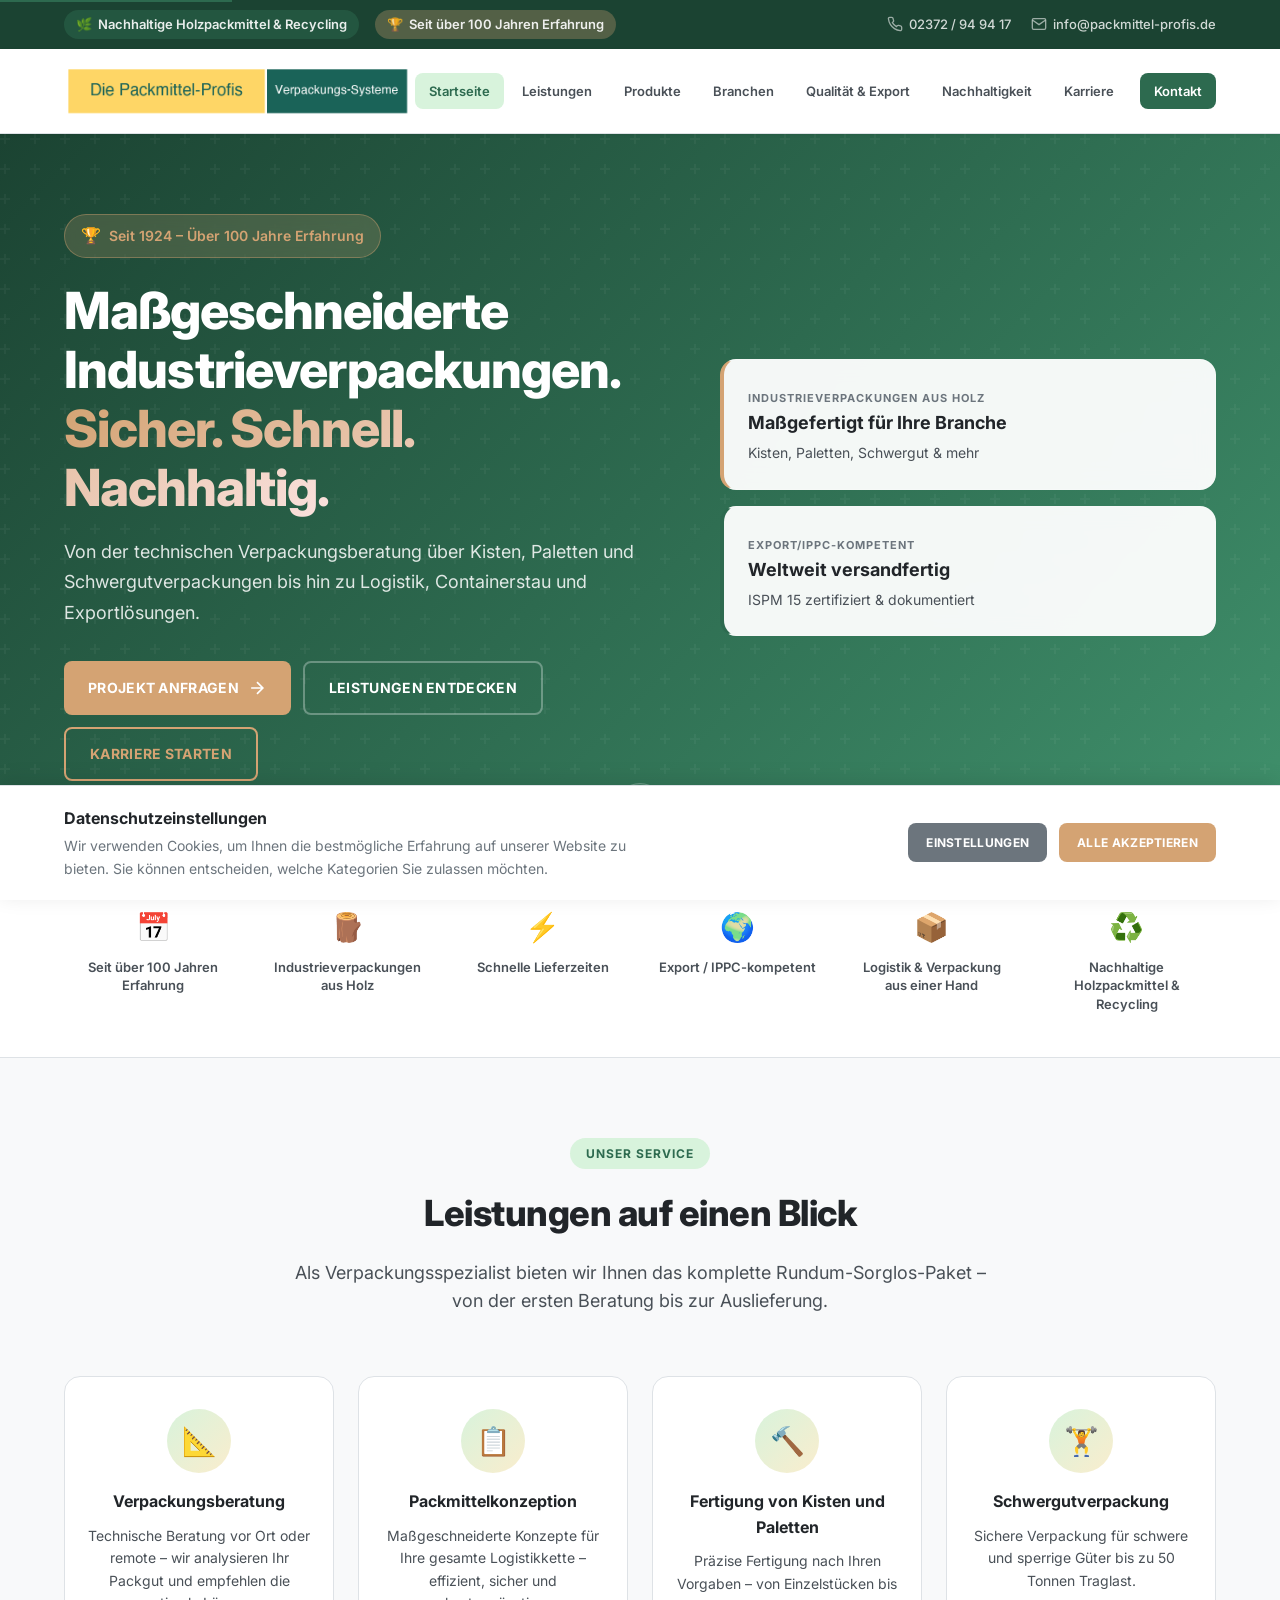
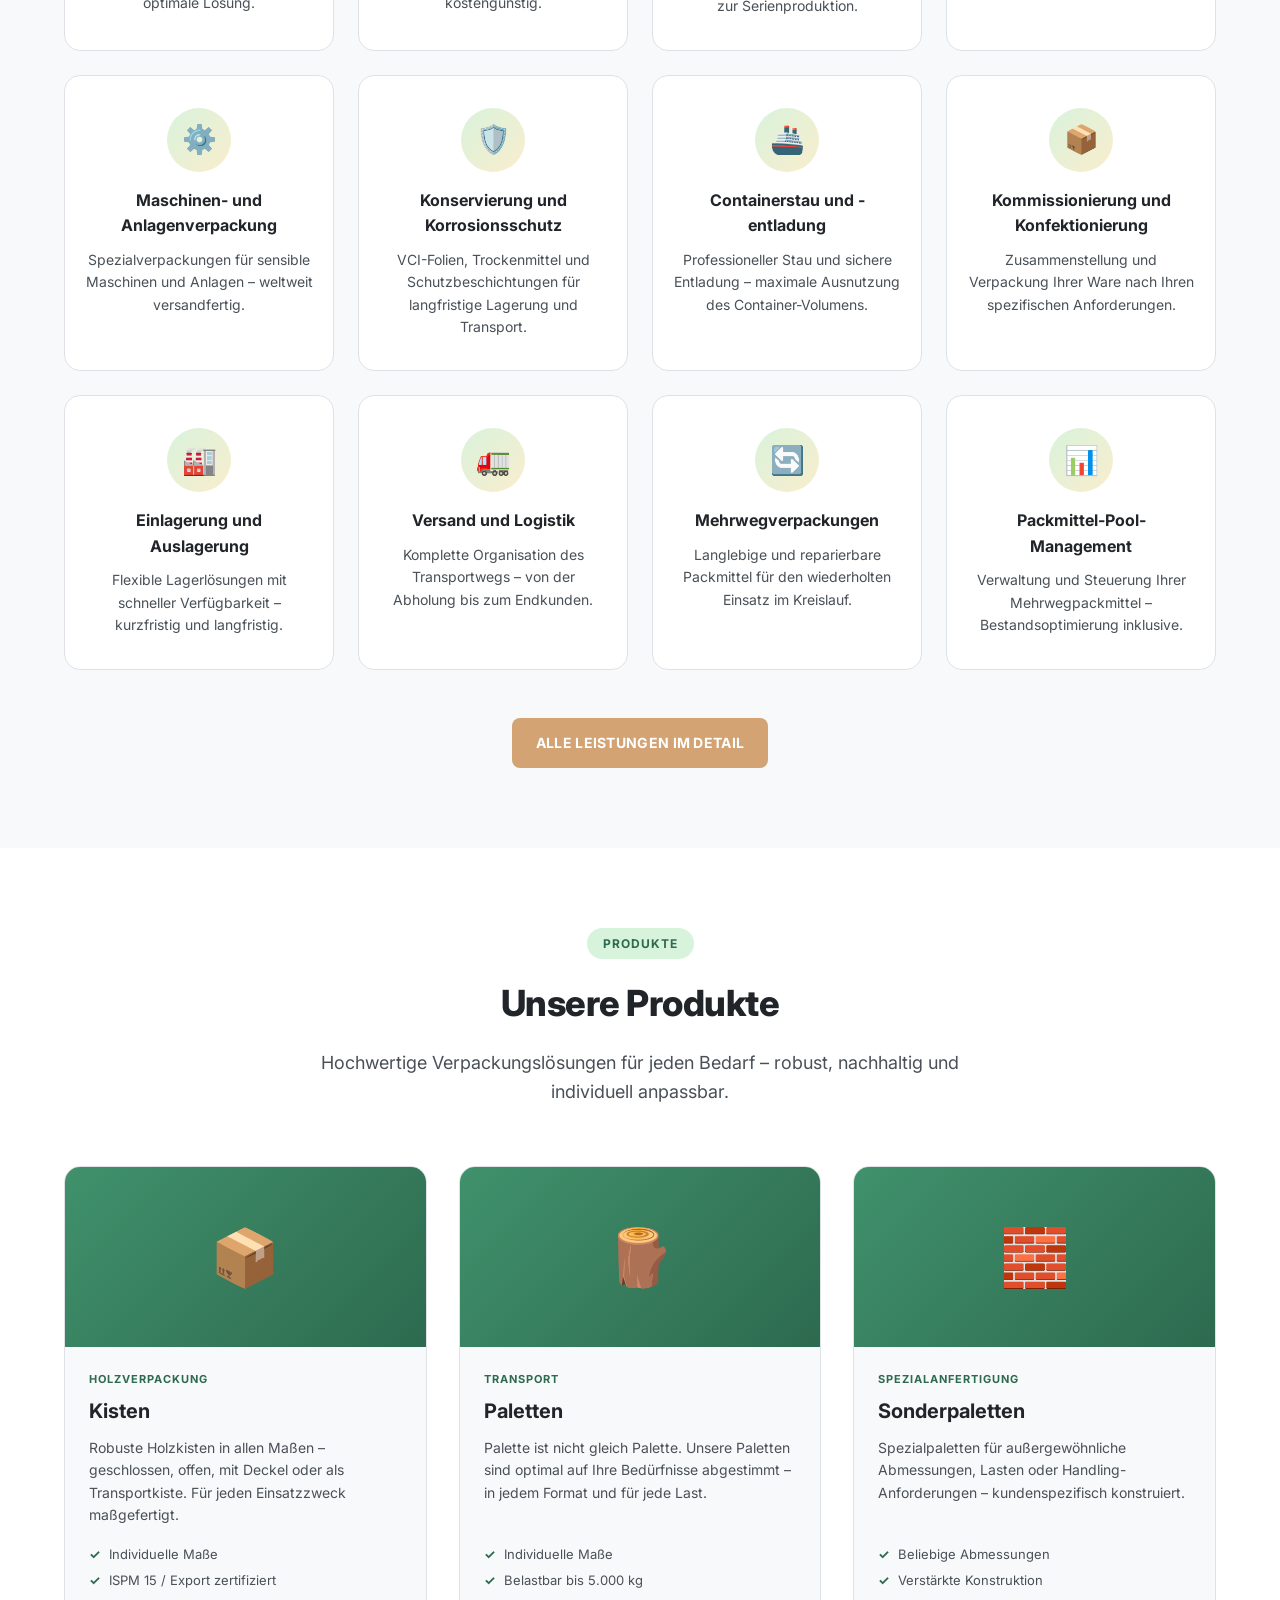
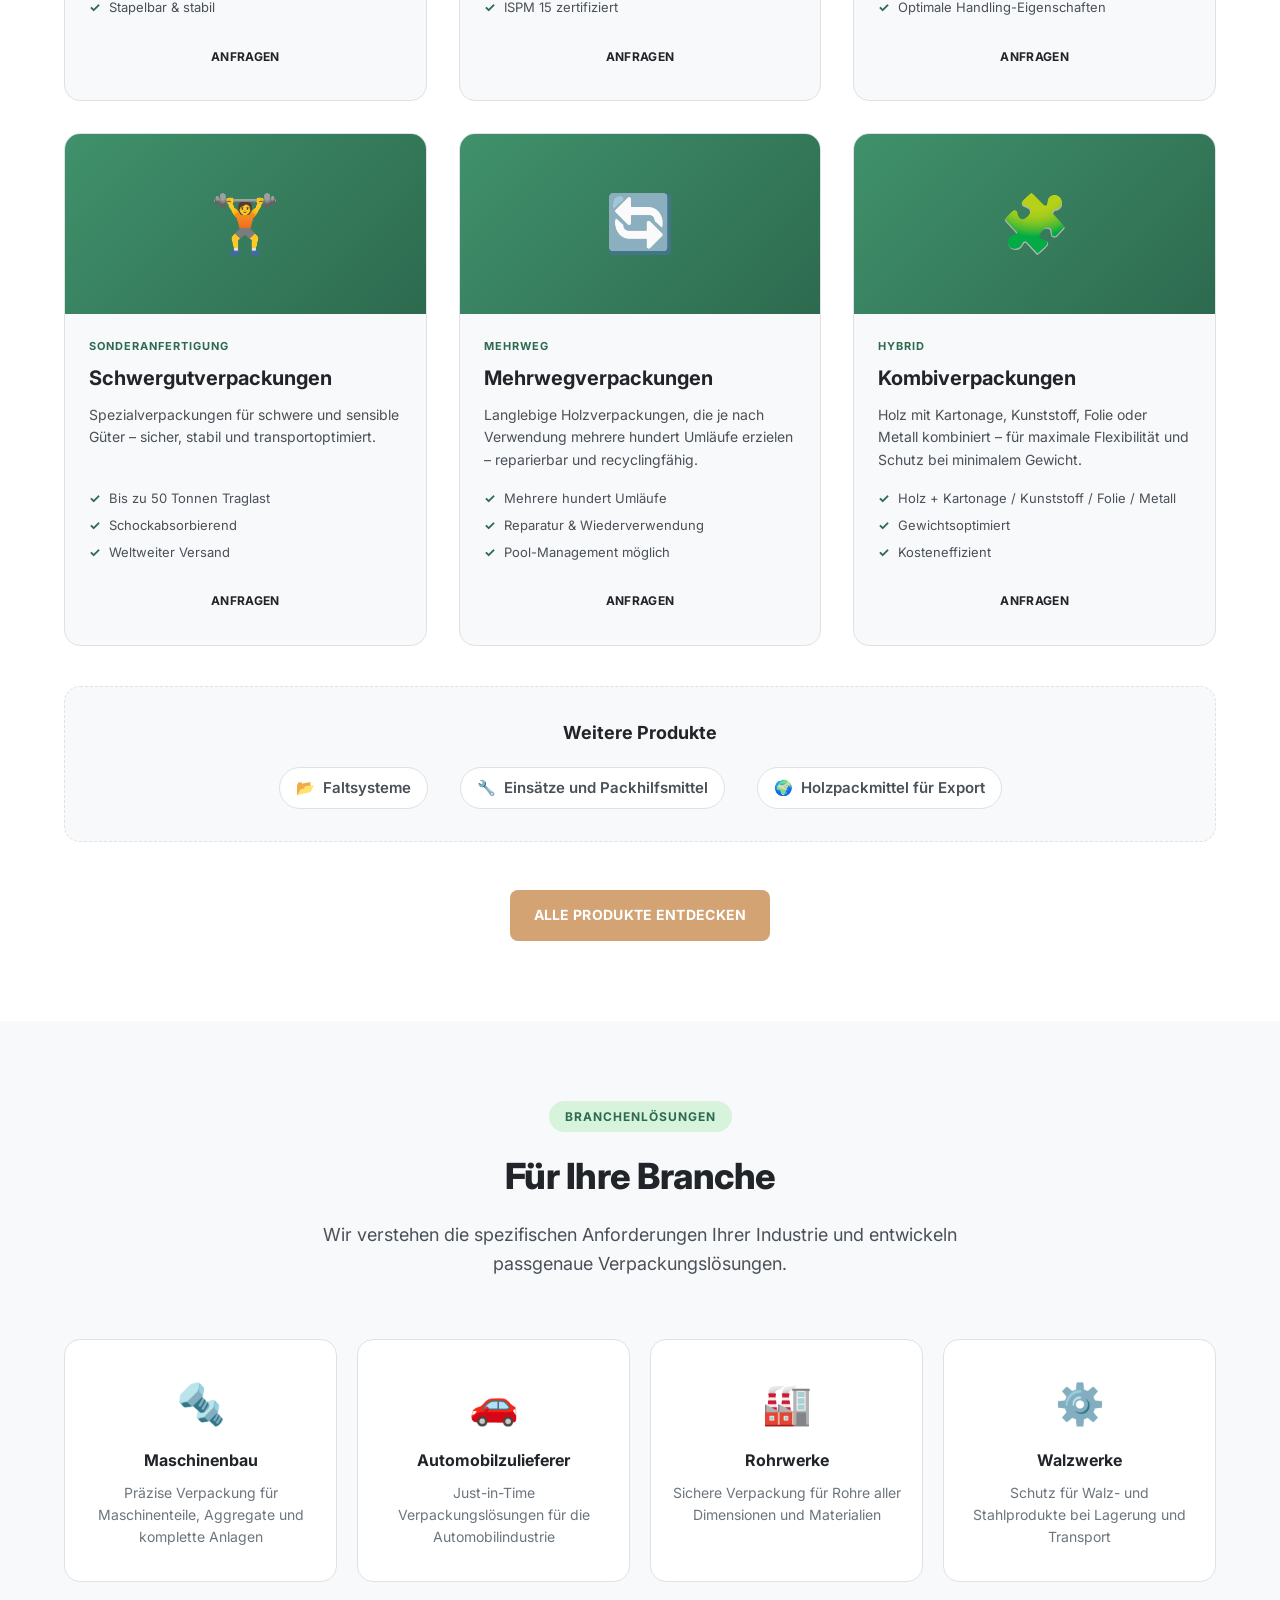
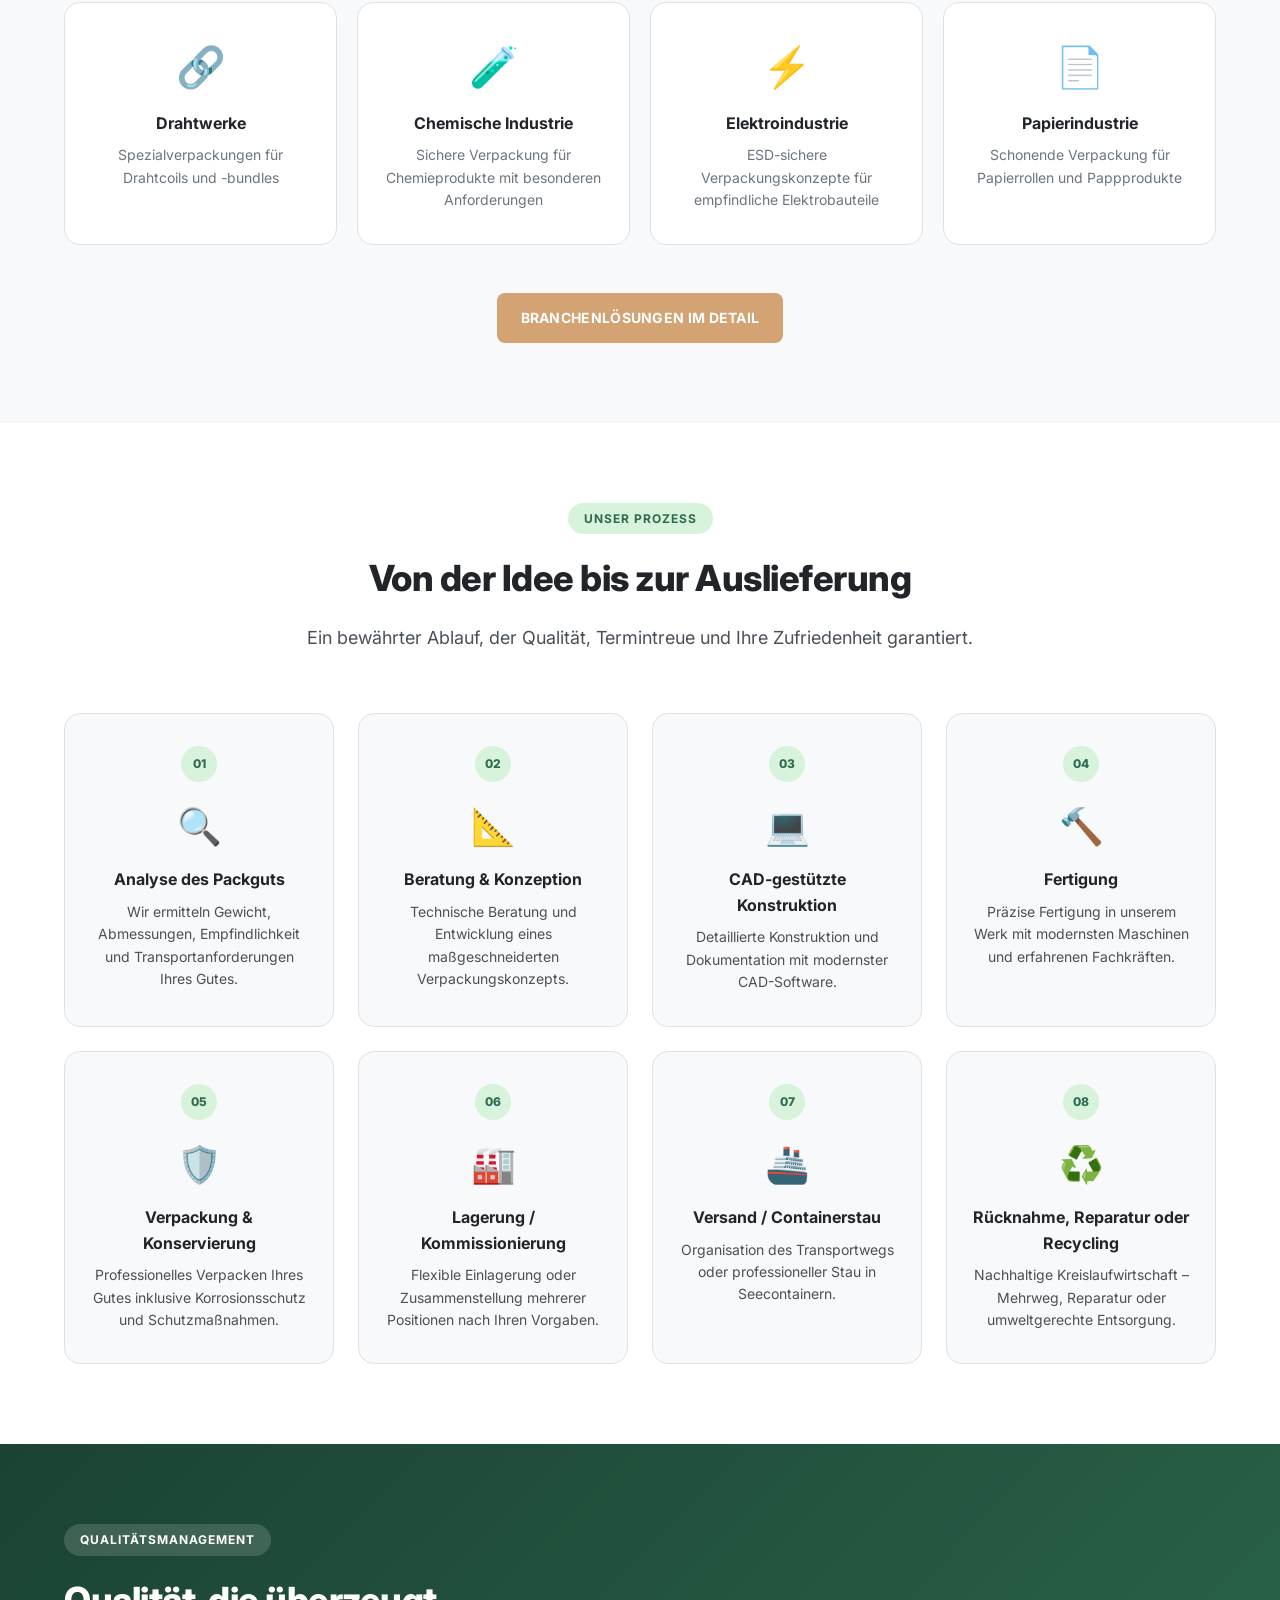
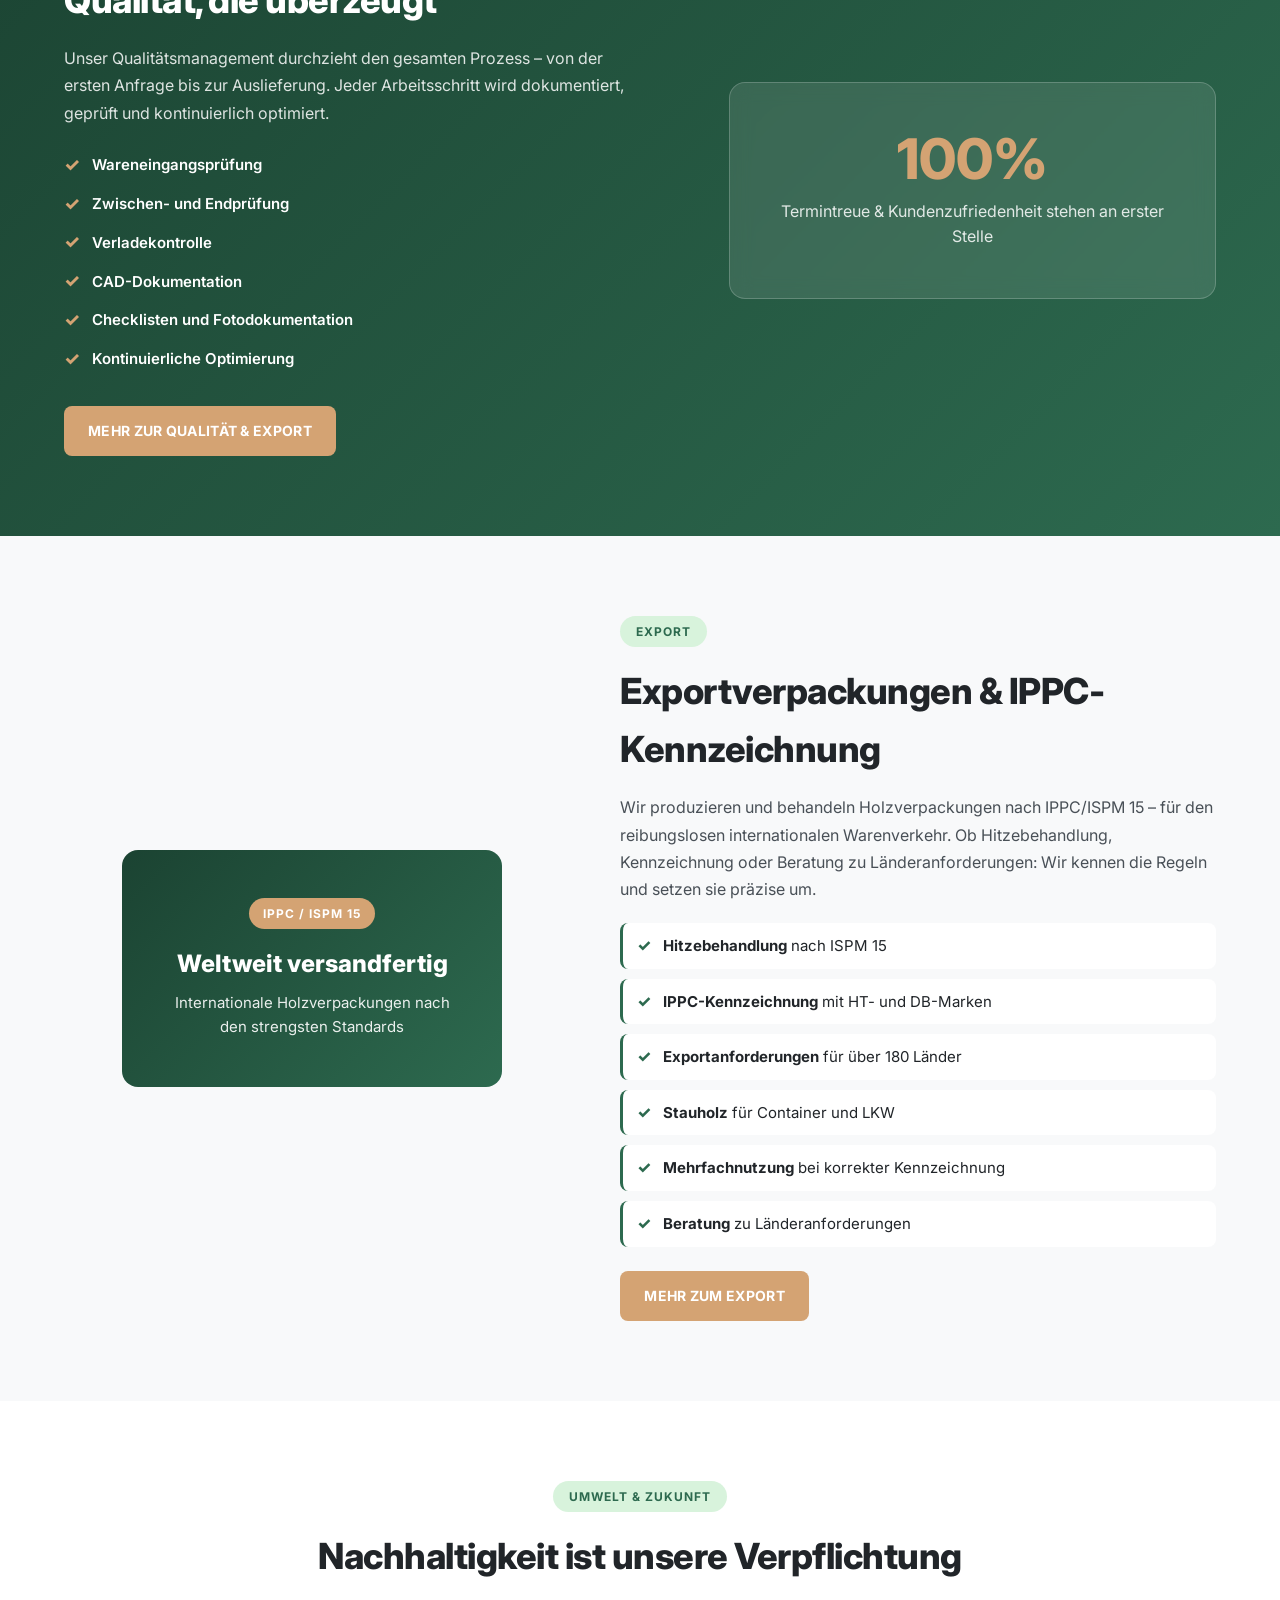
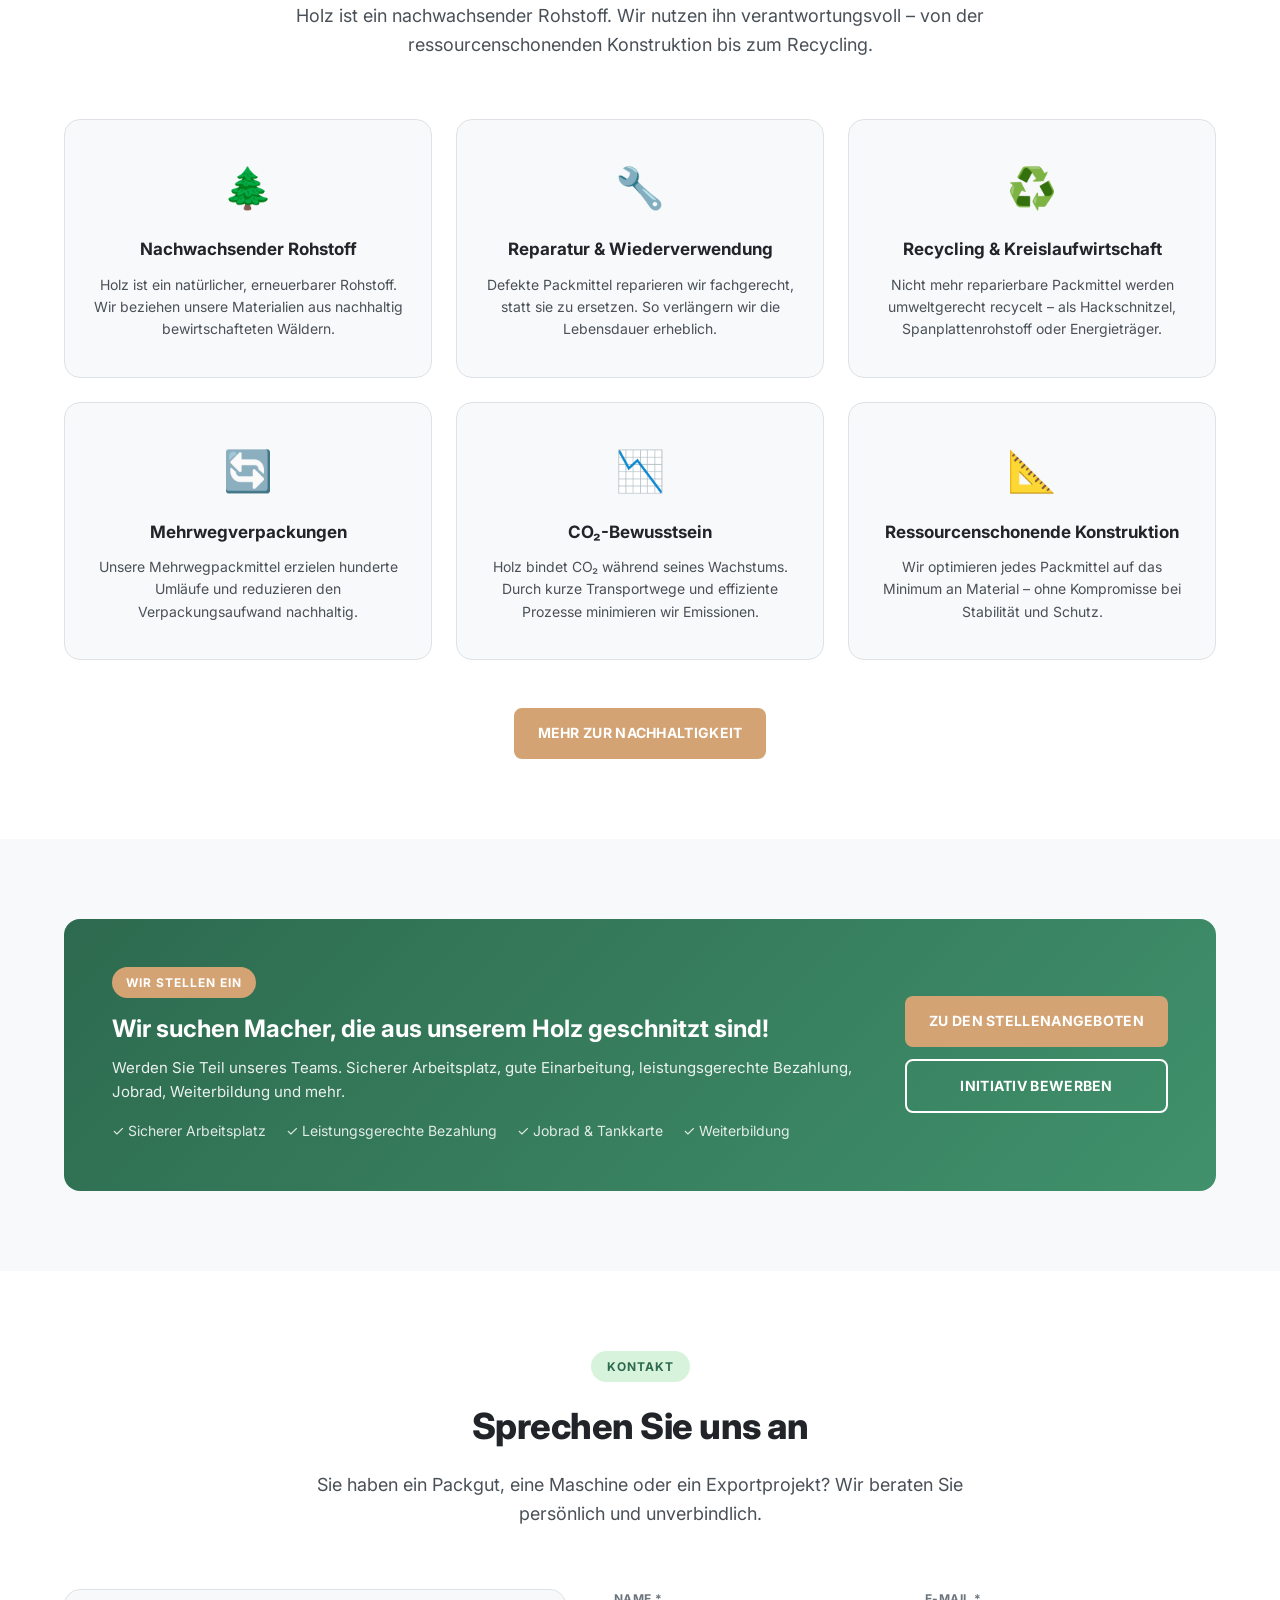
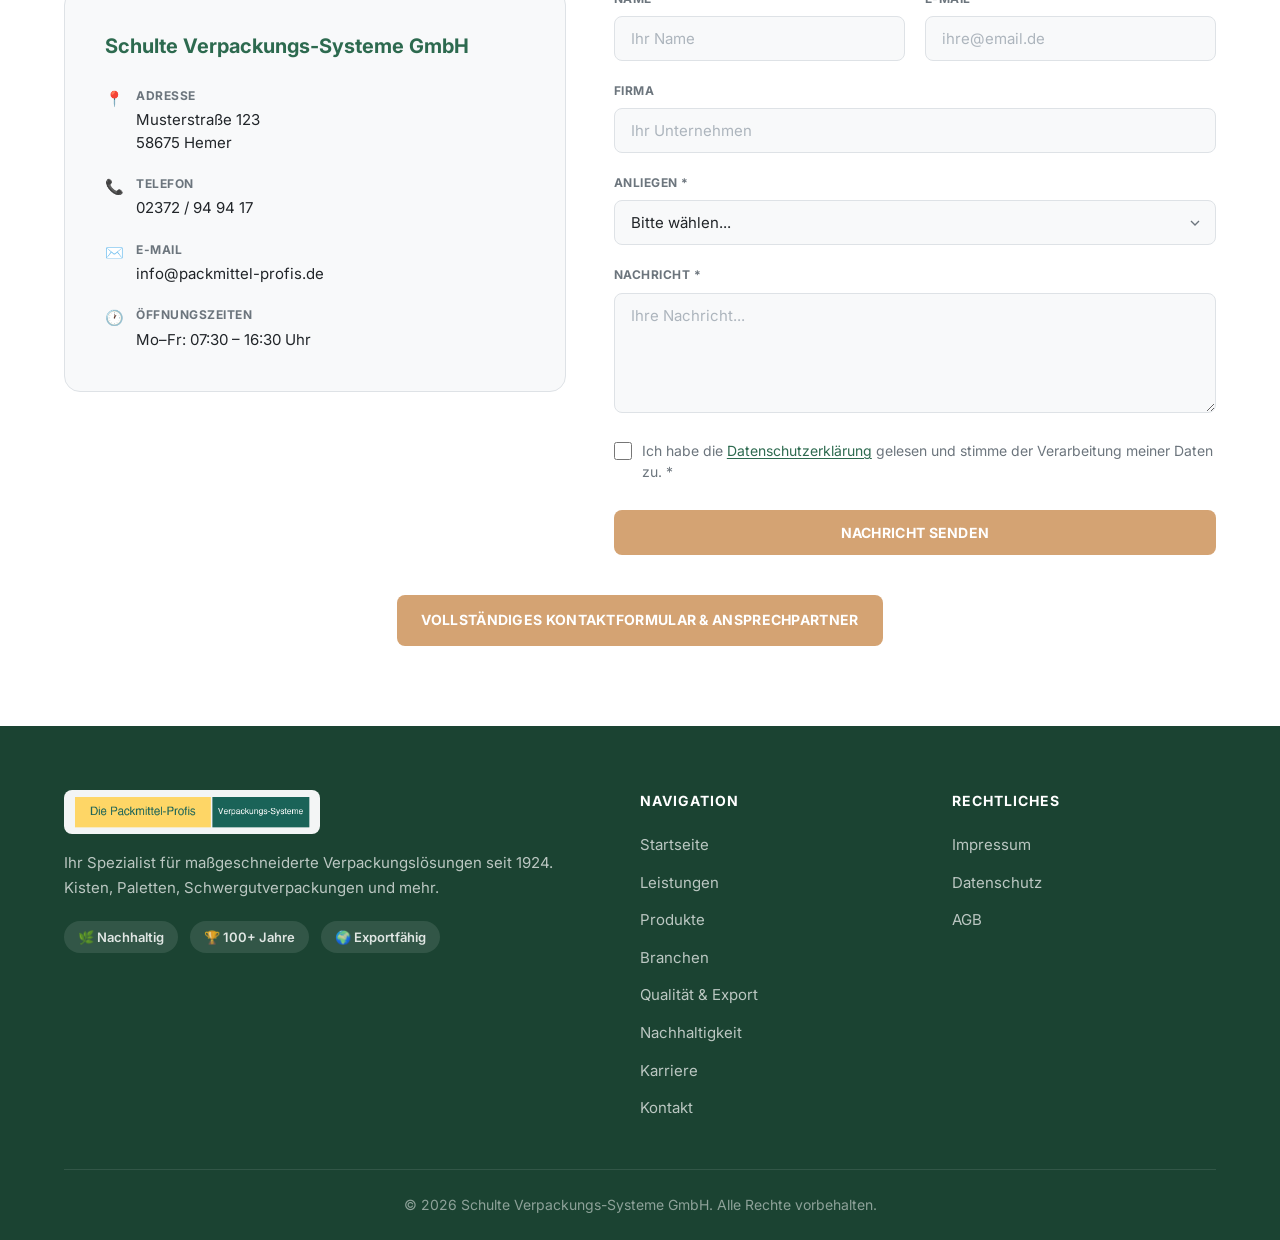
==== commit ddc37962: "v3.1: Originales Schulte-Logo (gelb-grün Badge) in alle 11 Seiten integriert" ====
--- a/index.html
+++ b/index.html
@@ -61,19 +61,7 @@
     <header class="site-header" id="header">
         <div class="container header-inner">
             <a href="index.html" class="logo" aria-label="Schulte Verpackungs-Systeme - Startseite">
-                <div class="logo-icon">
-                    <svg width="40" height="40" viewBox="0 0 40 40" fill="none" xmlns="http://www.w3.org/2000/svg">
-                        <rect width="40" height="40" rx="8" fill="#2d6a4f"/>
-                        <path d="M20 8L8 14v12l12 6 12-6V14L20 8z" stroke="white" stroke-width="2" fill="none"/>
-                        <path d="M20 8v12" stroke="white" stroke-width="2"/>
-                        <path d="M20 20l12-6" stroke="white" stroke-width="2"/>
-                        <path d="M20 20L8 14" stroke="white" stroke-width="2"/>
-                    </svg>
-                </div>
-                <div class="logo-text">
-                    <span class="logo-line1">Die Packmittel-Profis.</span>
-                    <span class="logo-line2">Schulte Verpackungs-Systeme GmbH</span>
-                </div>
+                <img src="images/logo_schulte.png" alt="Die Packmittel-Profis | Verpackungs-Systeme" class="logo-img">
             </a>
             <nav class="main-nav" aria-label="Hauptnavigation">
                 <button class="nav-toggle" id="navToggle" aria-label="Menü öffnen" aria-expanded="false">
@@ -701,10 +689,7 @@
         <div class="container">
             <div class="footer-grid">
                 <div class="footer-brand">
-                    <div class="logo-text">
-                        <span class="logo-line1">Die Packmittel-Profis.</span>
-                        <span class="logo-line2">Schulte Verpackungs-Systeme GmbH</span>
-                    </div>
+                    <img src="images/logo_schulte.png" alt="Die Packmittel-Profis | Verpackungs-Systeme" class="logo-img footer-logo-img">
                     <p>Ihr Spezialist für maßgeschneiderte Verpackungslösungen seit 1924. Kisten, Paletten, Schwergutverpackungen und mehr.</p>
                     <div class="footer-badges">
                         <span class="footer-badge">🌿 Nachhaltig</span>
--- a/css/style.css
+++ b/css/style.css
@@ -193,6 +193,26 @@
     gap: 12px;
 }
 
+.logo-img {
+    height: 52px;
+    width: auto;
+    display: block;
+    transition: var(--transition);
+}
+
+.logo:hover .logo-img {
+    transform: scale(1.02);
+}
+
+.footer-logo-img {
+    height: 44px;
+    width: auto;
+    display: block;
+    background: rgba(255,255,255,0.95);
+    border-radius: var(--radius-sm);
+    padding: 4px 8px;
+}
+
 .logo-icon svg { display: block; }
 
 .logo-text {
@@ -1666,6 +1686,10 @@
 
 .footer-brand .logo-line1 { color: white; font-size: 20px; }
 .footer-brand .logo-line2 { color: rgba(255,255,255,0.6); }
+
+.footer-brand .footer-logo-img {
+    margin-bottom: 8px;
+}
 
 .footer-brand p {
     margin-top: 16px;
@@ -1841,6 +1865,8 @@
     .cookie-inner { flex-direction: column; text-align: center; }
     .section { padding: 60px 0; }
     .hero-title { font-size: 2.2rem; }
+    .logo-img { height: 42px; }
+    .footer-logo-img { height: 38px; }
 }
 
 @media (max-width: 480px) {
@@ -1849,6 +1875,8 @@
     .section { padding: 48px 0; }
     .hero-title { font-size: 2rem; }
     .products-extra-grid { flex-direction: column; align-items: center; }
+    .logo-img { height: 36px; }
+    .footer-logo-img { height: 34px; }
 }
 
 /* Scrollbar */
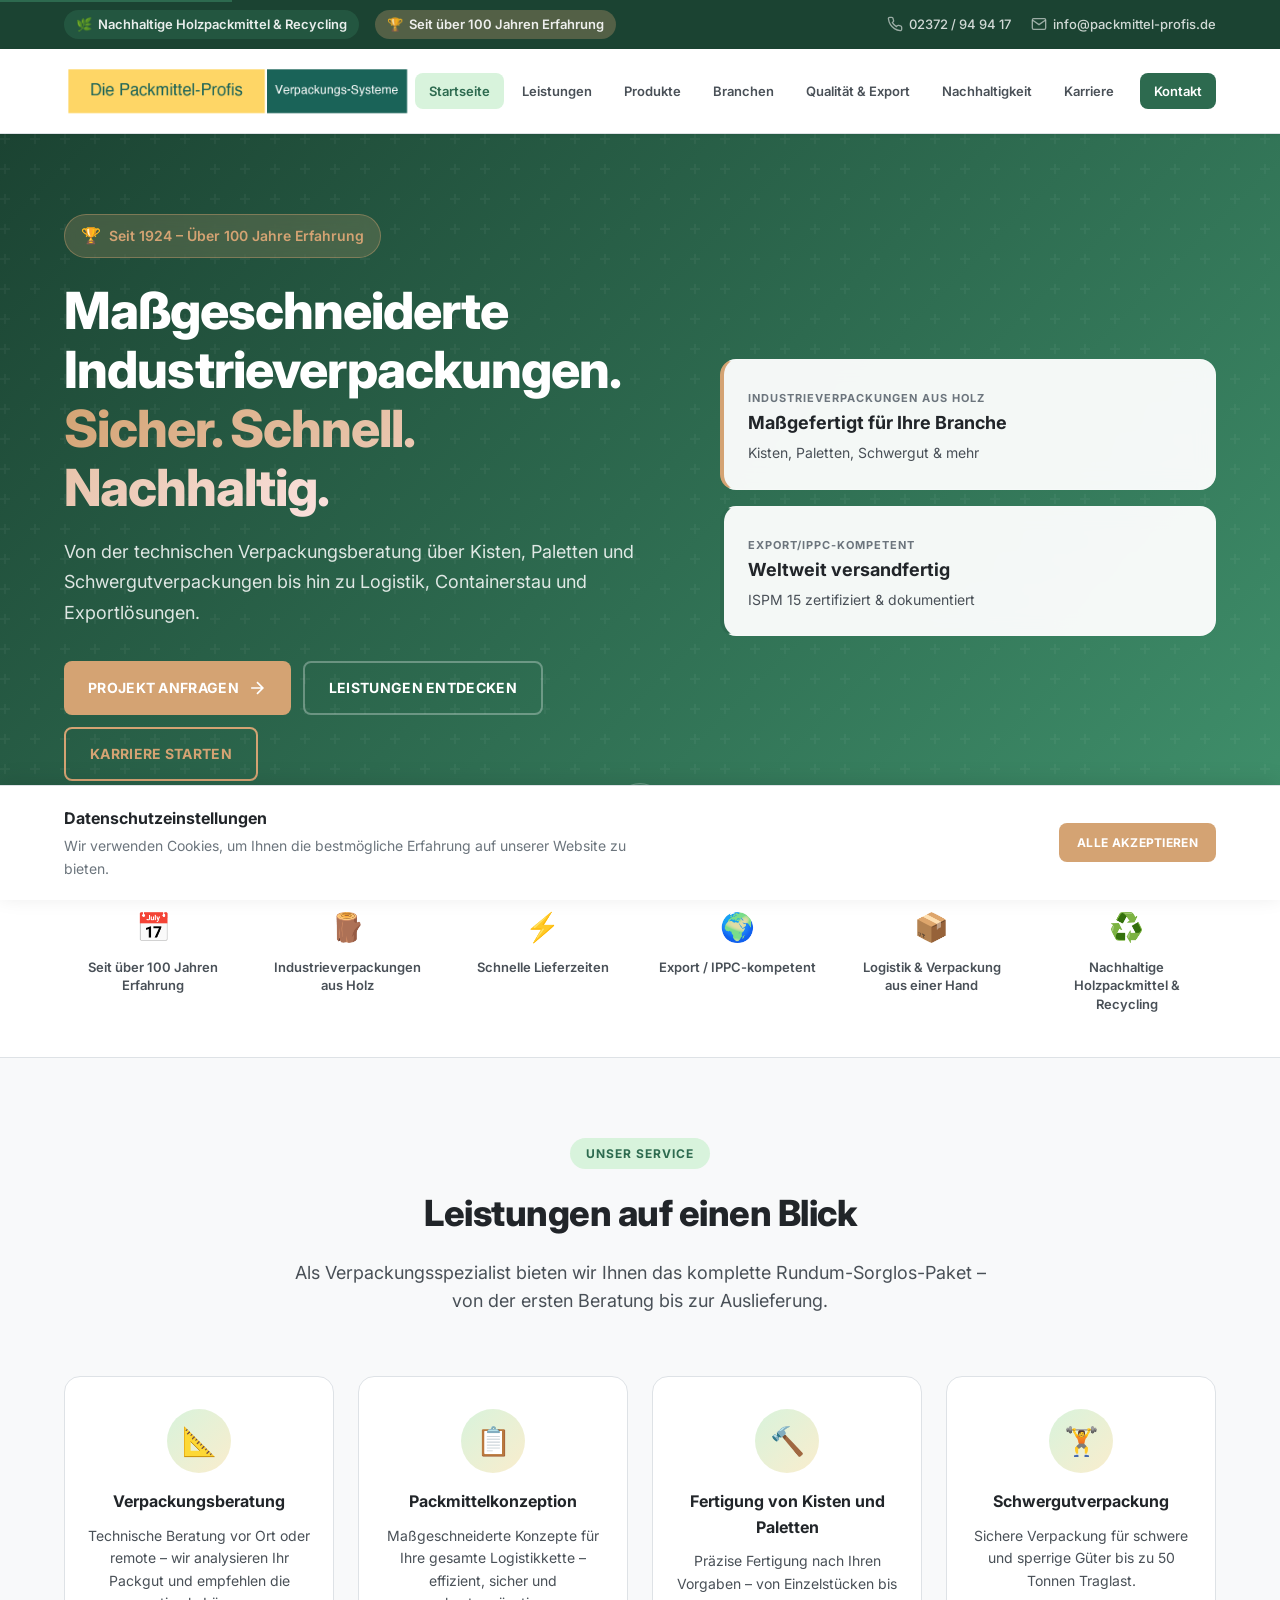
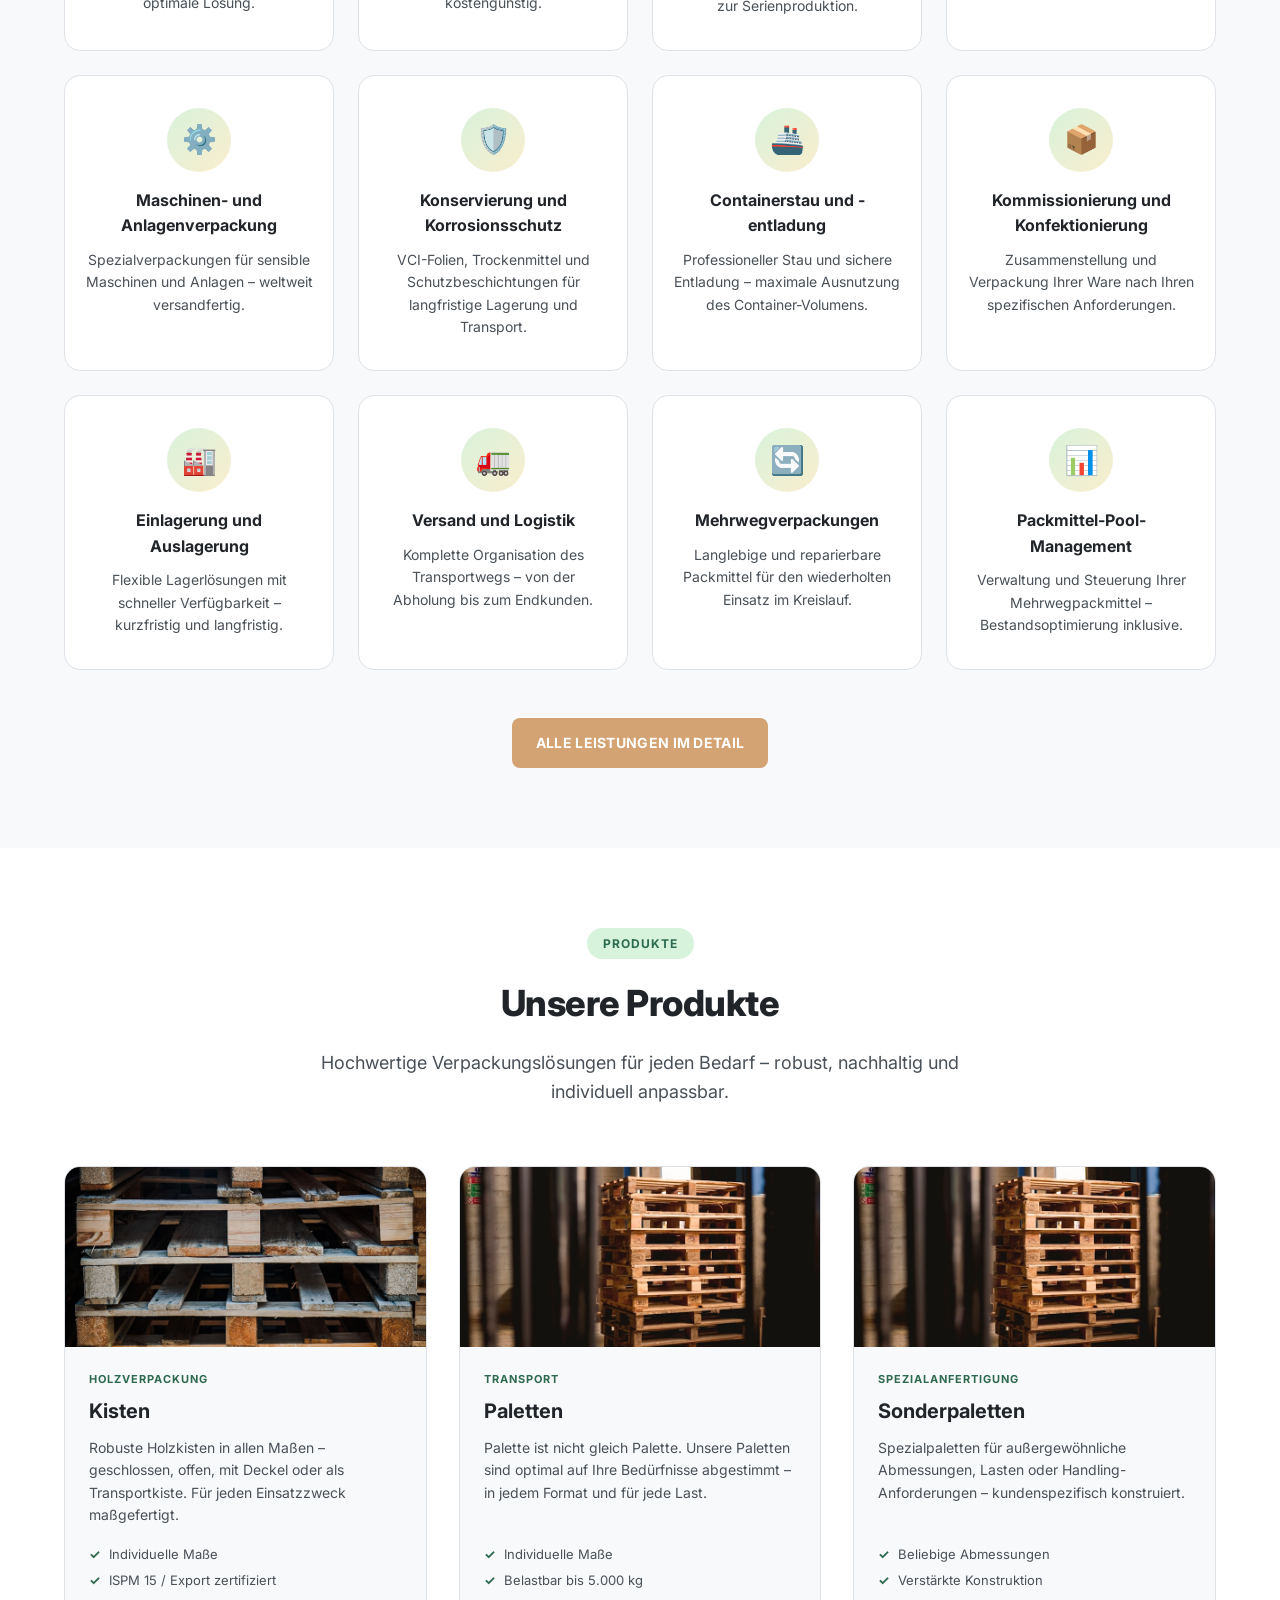
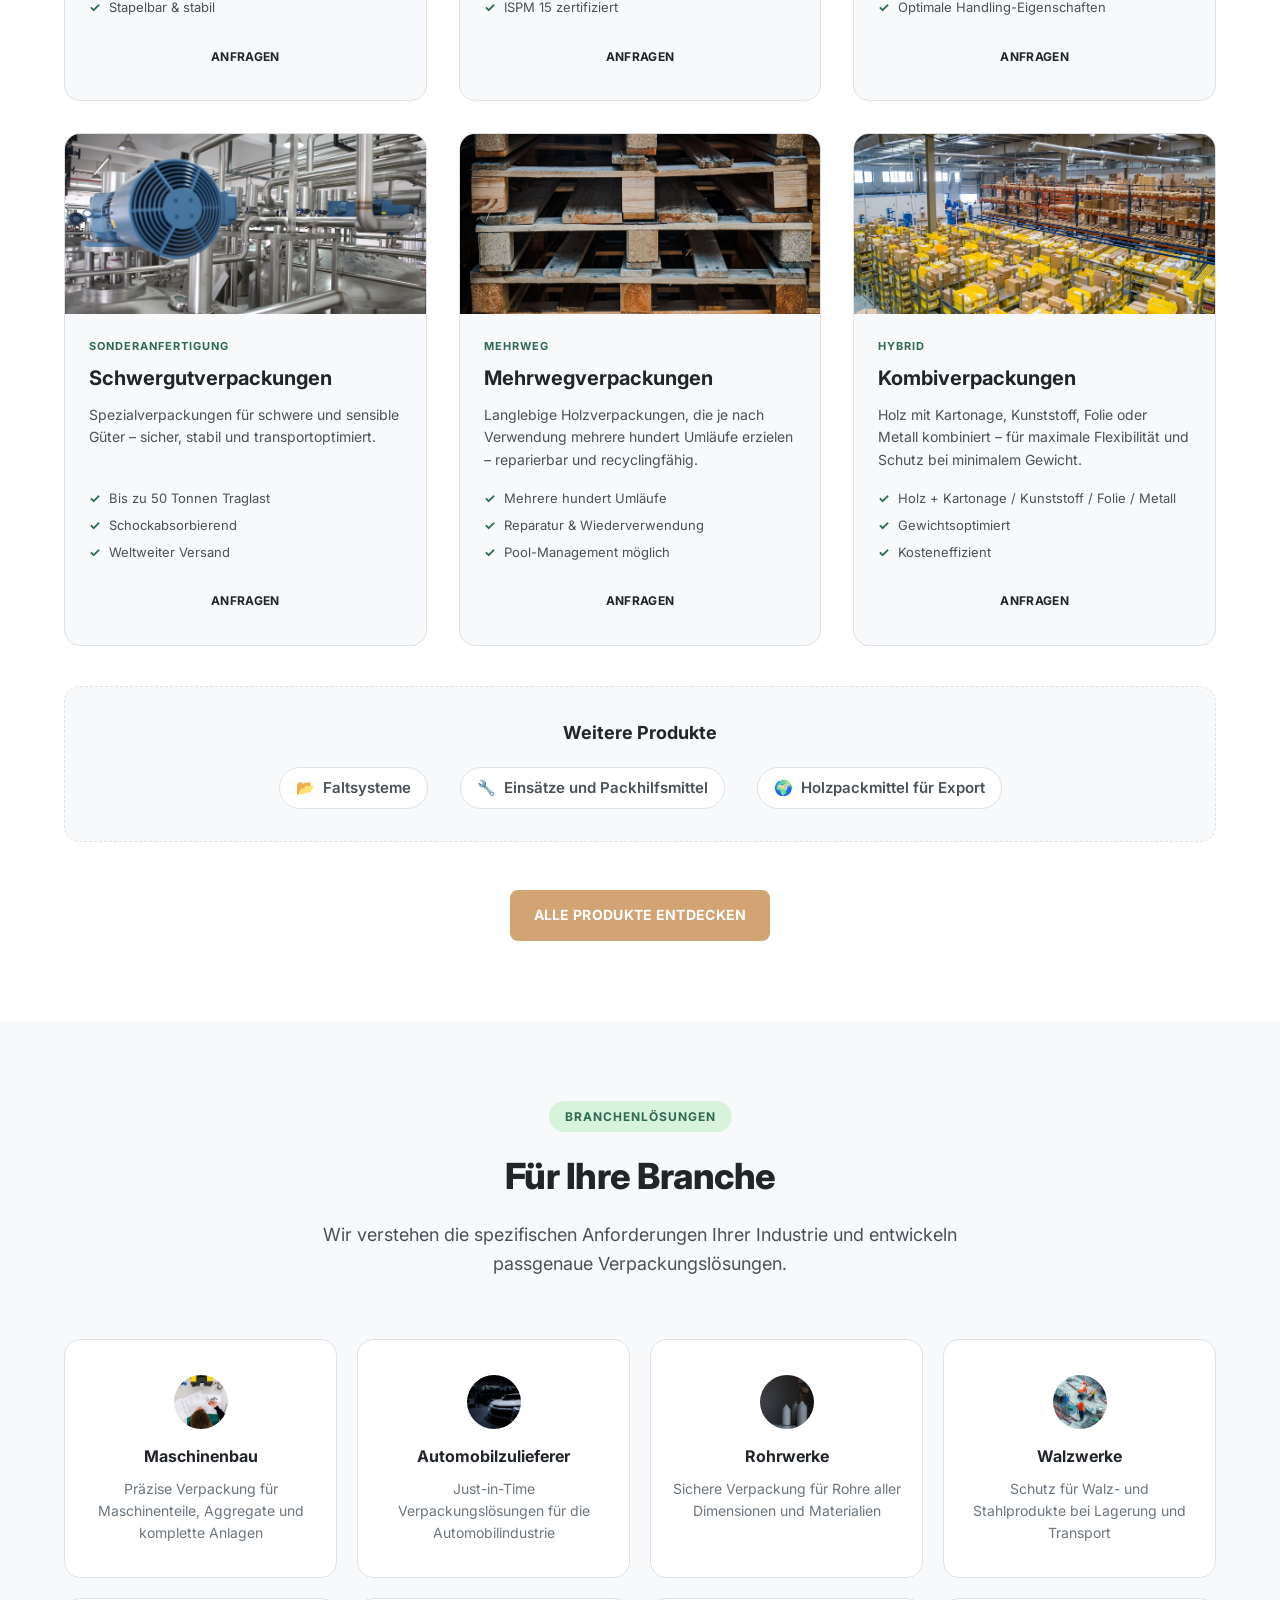
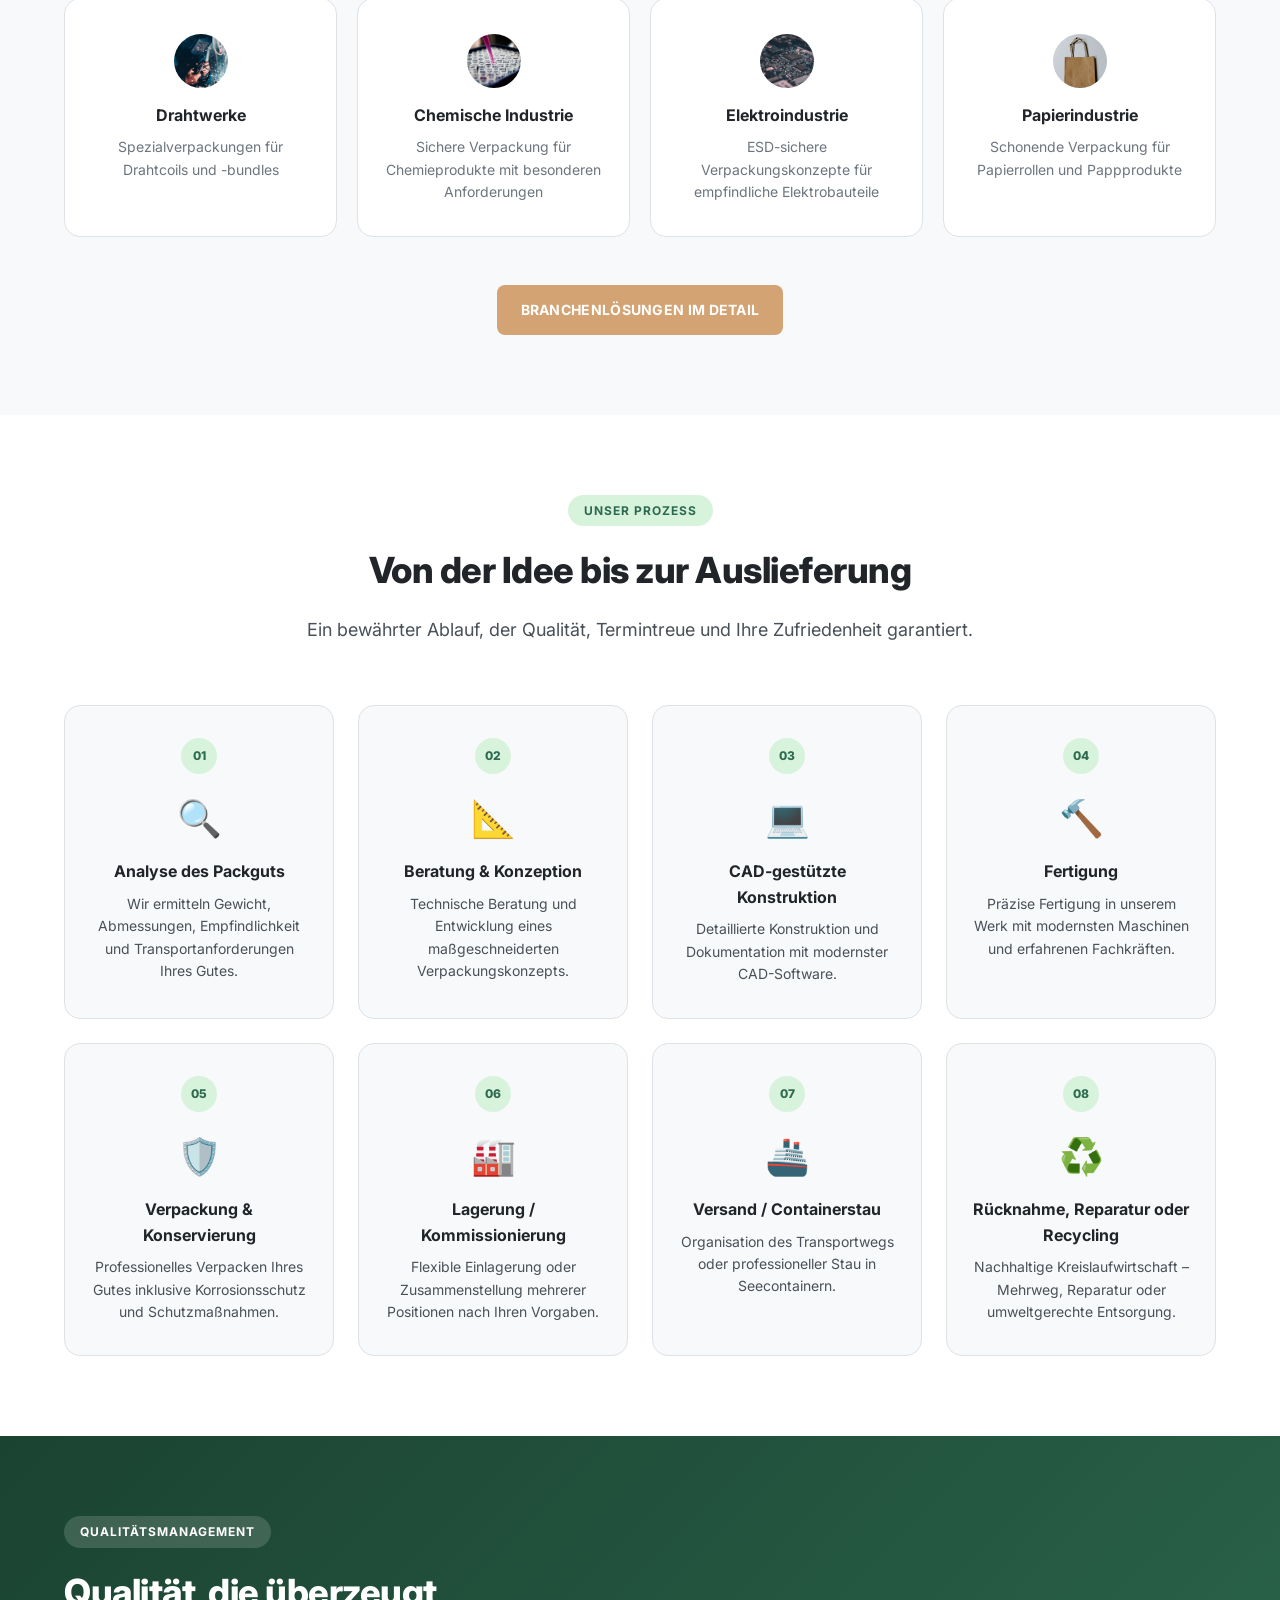
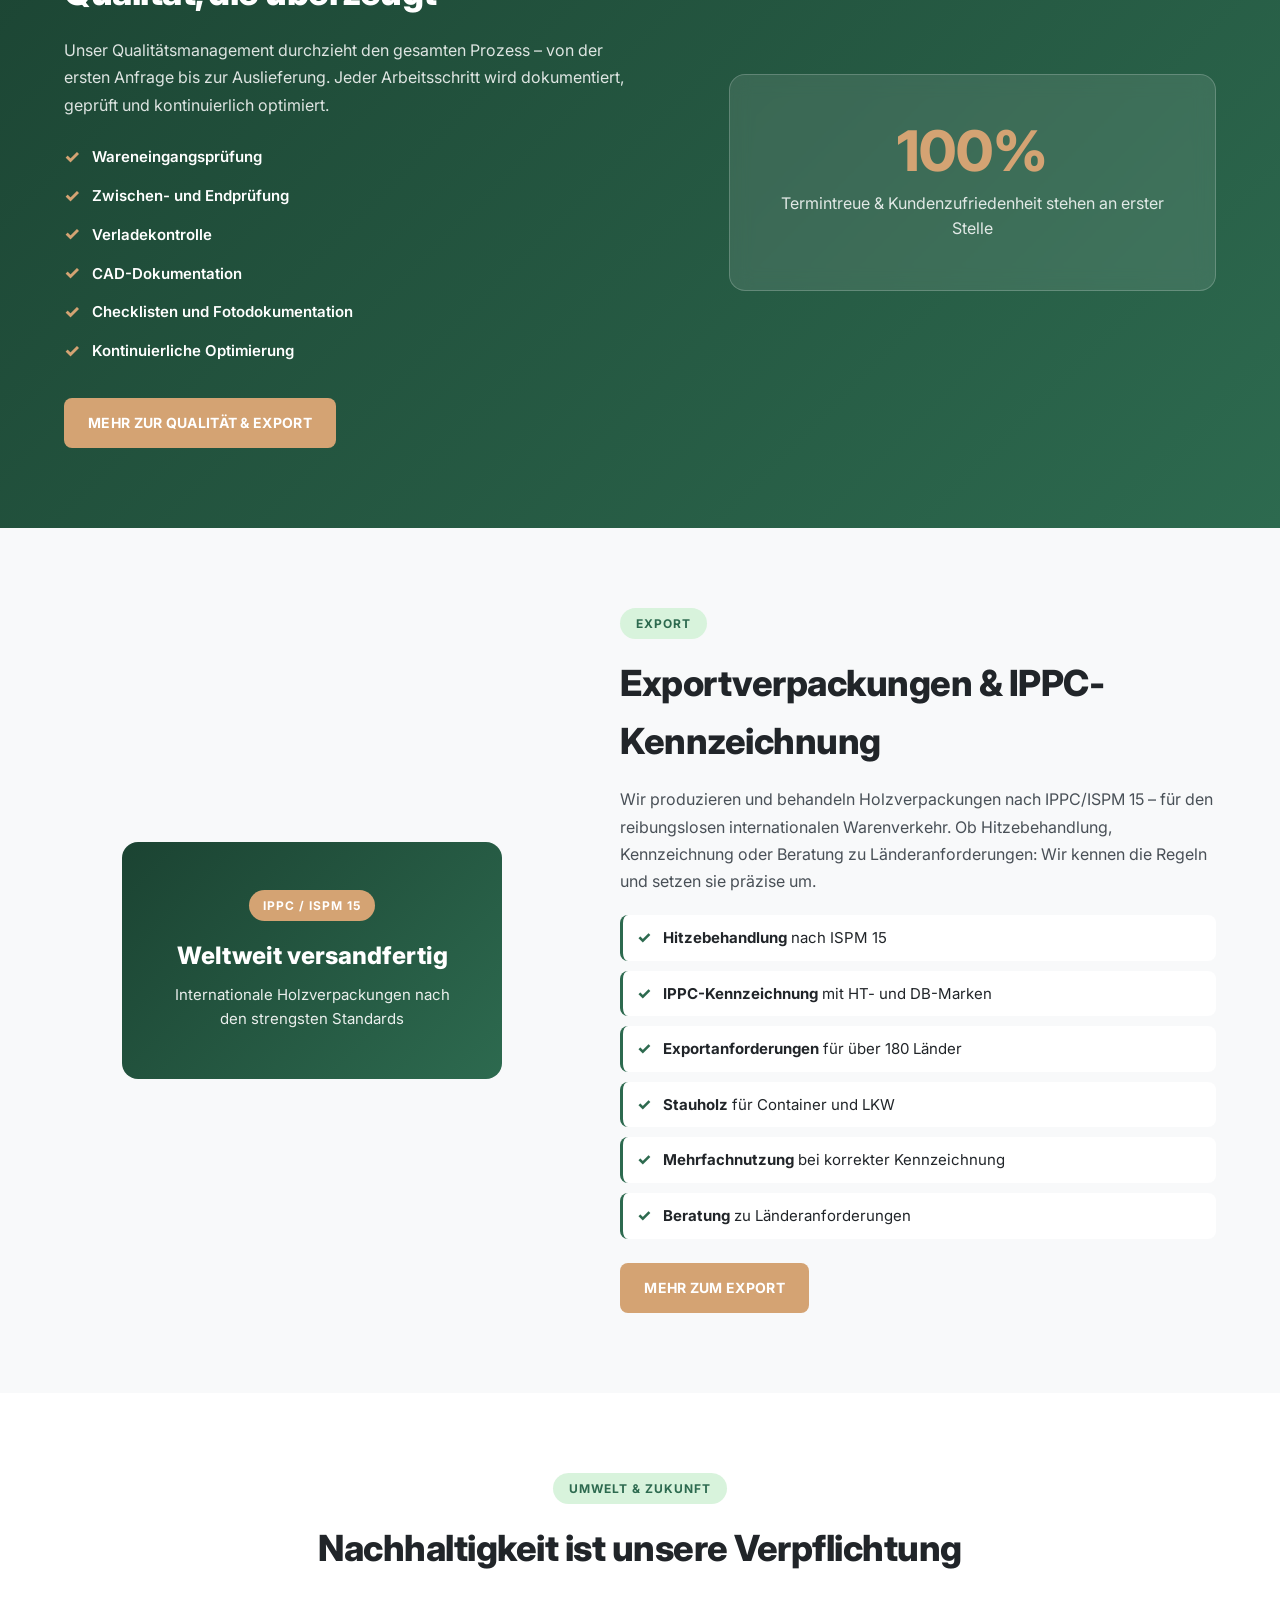
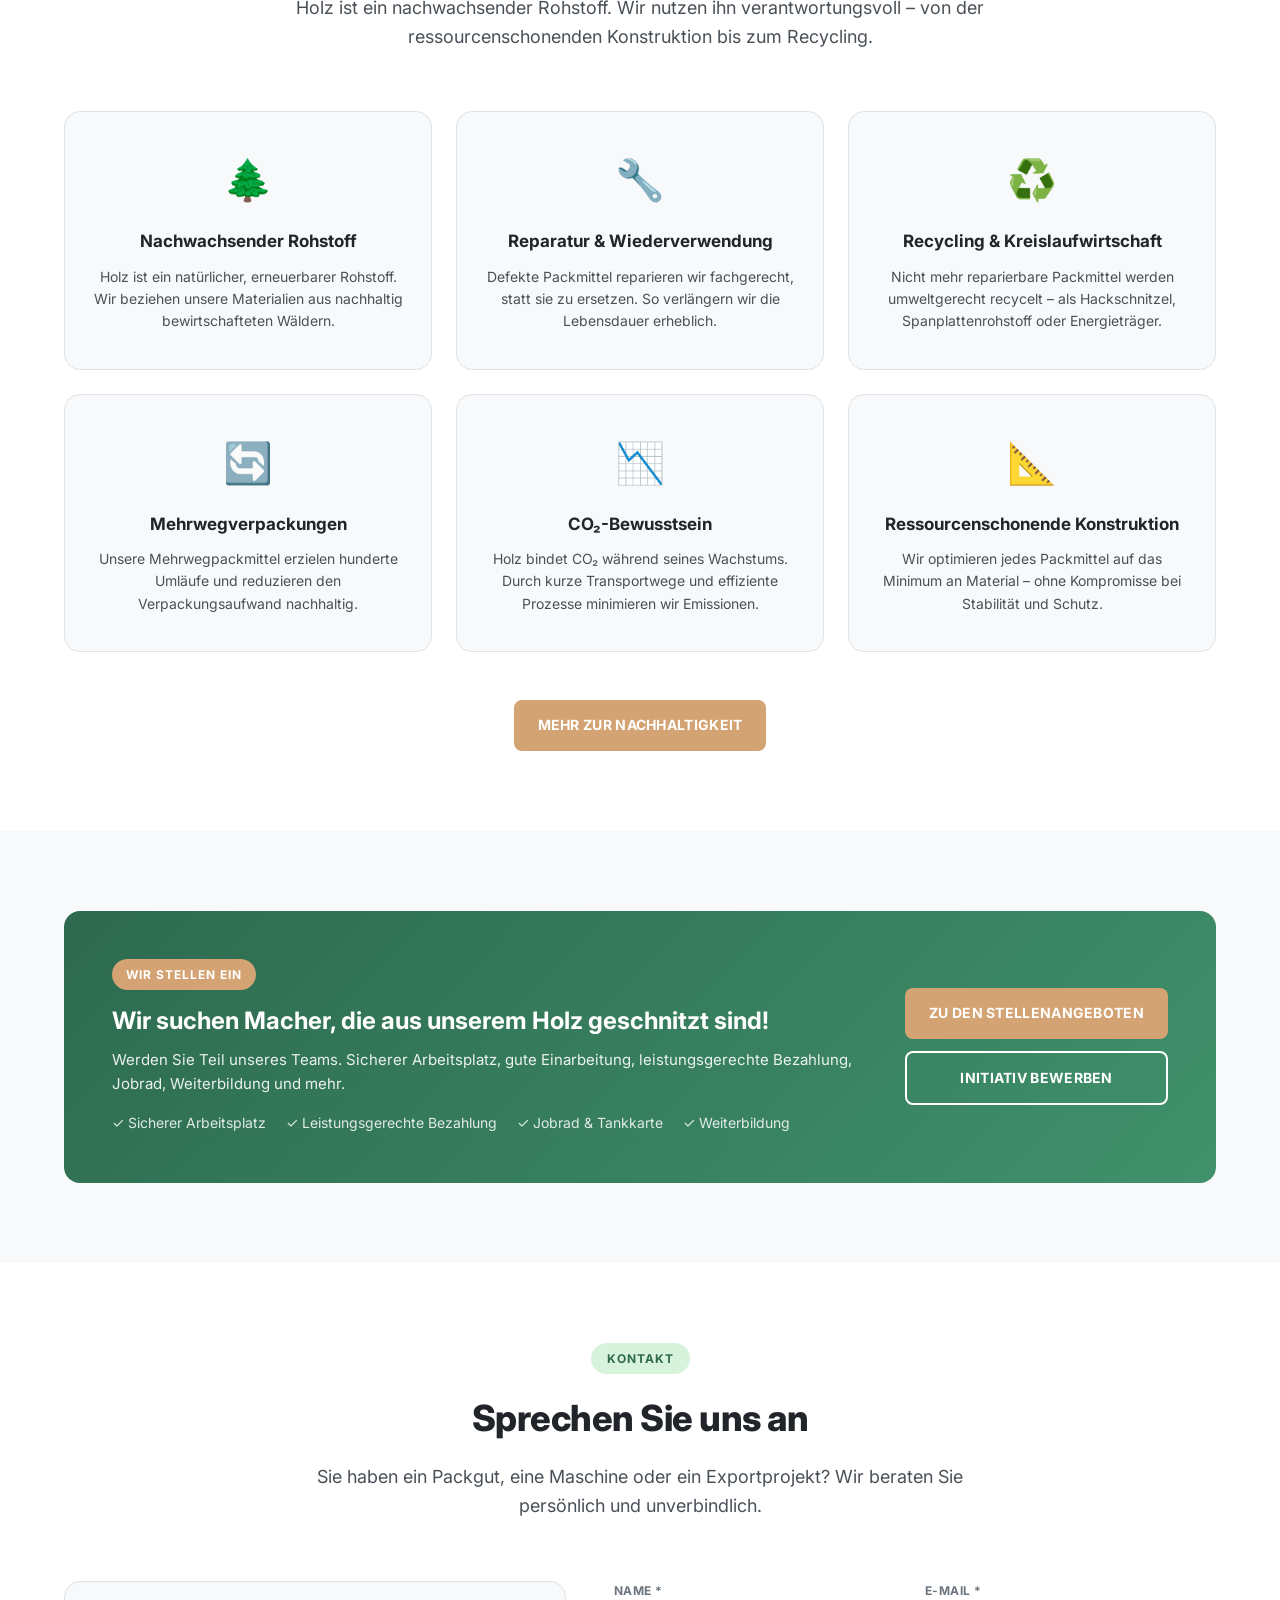
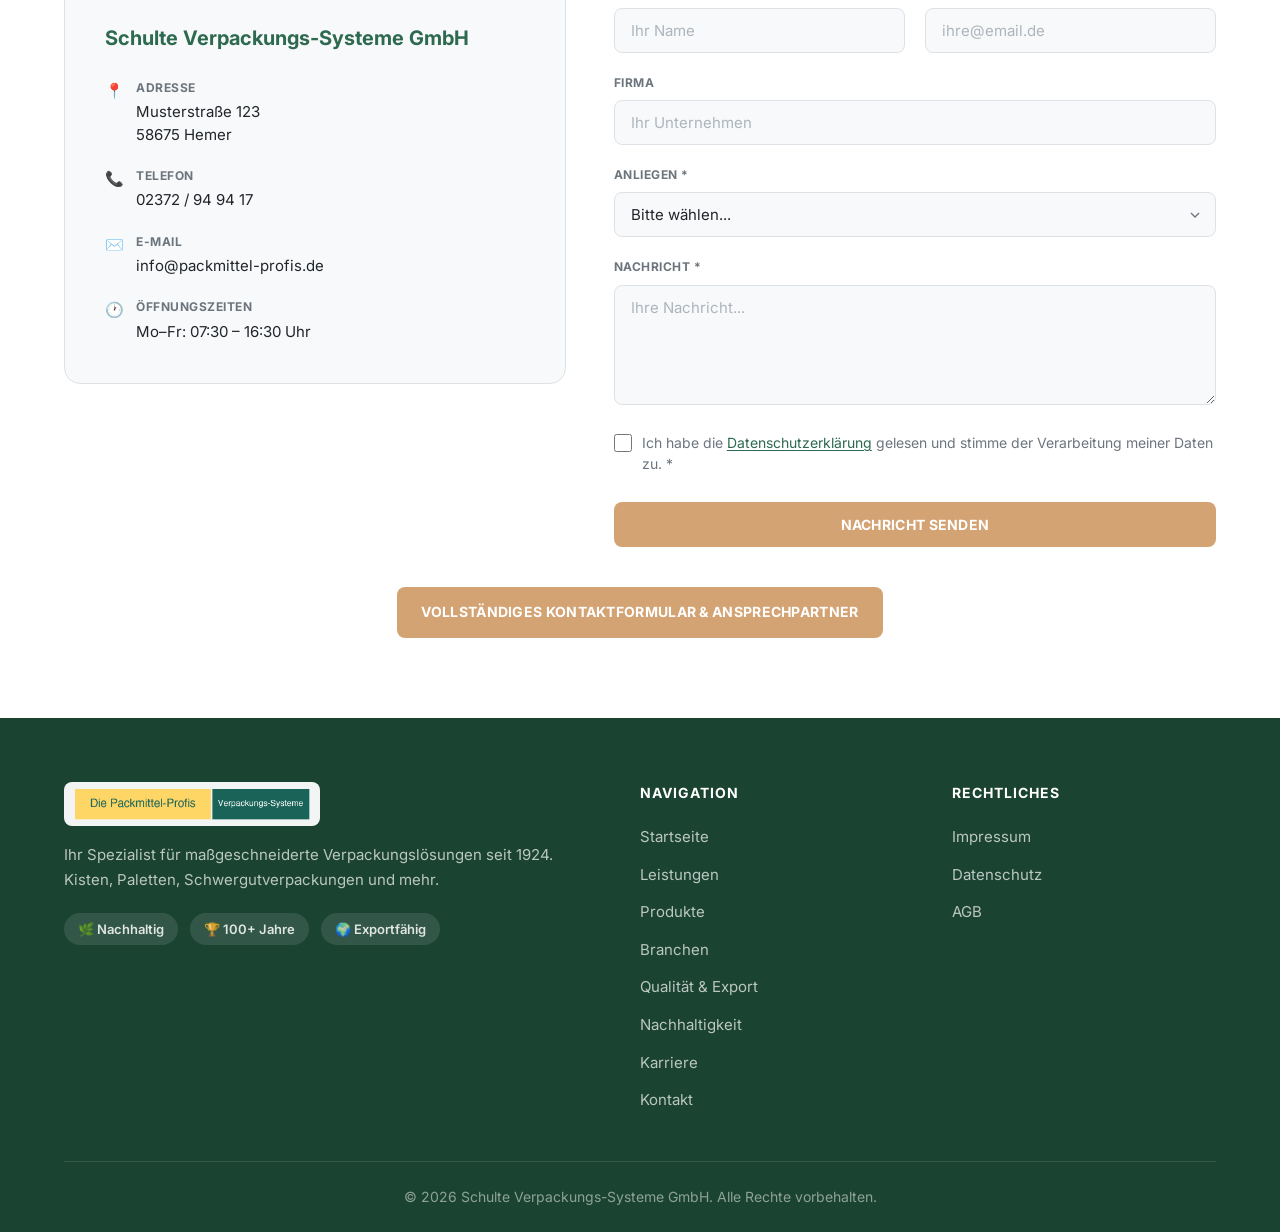
==== commit 2684fd5f: "v3.2: Cookie-Banner vereinheitlicht, CSS aufgeräumt, Bilder integriert, Formspree-Backend vorbereite" ====
--- a/index.html
+++ b/index.html
@@ -27,11 +27,10 @@
         <div class="container cookie-inner">
             <div class="cookie-text">
                 <p><strong>Datenschutzeinstellungen</strong></p>
-                <p>Wir verwenden Cookies, um Ihnen die bestmögliche Erfahrung auf unserer Website zu bieten. Sie können entscheiden, welche Kategorien Sie zulassen möchten.</p>
+                <p>Wir verwenden Cookies, um Ihnen die bestmögliche Erfahrung auf unserer Website zu bieten.</p>
             </div>
             <div class="cookie-actions">
                 <button class="btn btn-outline btn-small" id="cookieDecline">Ablehnen</button>
-                <button class="btn btn-small" id="cookieSettings" style="background:var(--text-muted);color:white;">Einstellungen</button>
                 <button class="btn btn-primary btn-small" id="cookieAccept">Alle akzeptieren</button>
             </div>
         </div>
@@ -256,7 +255,7 @@
                 </header>
                 <div class="products-grid products-grid-3">
                     <article class="product-card" data-animate>
-                        <div class="product-image"><div class="product-visual"><span class="product-emoji" aria-hidden="true">📦</span></div></div>
+                        <div class="product-image"><img src="images/produkt-kisten.jpg" alt="Holzkisten" loading="lazy"></div>
                         <div class="product-content">
                             <span class="product-category">Holzverpackung</span>
                             <h3>Kisten</h3>
@@ -270,7 +269,7 @@
                         </div>
                     </article>
                     <article class="product-card" data-animate>
-                        <div class="product-image"><div class="product-visual"><span class="product-emoji" aria-hidden="true">🪵</span></div></div>
+                        <div class="product-image"><img src="images/produkt-paletten.jpg" alt="Holzpaletten" loading="lazy"></div>
                         <div class="product-content">
                             <span class="product-category">Transport</span>
                             <h3>Paletten</h3>
@@ -284,7 +283,7 @@
                         </div>
                     </article>
                     <article class="product-card" data-animate>
-                        <div class="product-image"><div class="product-visual"><span class="product-emoji" aria-hidden="true">🧱</span></div></div>
+                        <div class="product-image"><img src="images/produkt-paletten.jpg" alt="Sonderpaletten" loading="lazy"></div>
                         <div class="product-content">
                             <span class="product-category">Spezialanfertigung</span>
                             <h3>Sonderpaletten</h3>
@@ -298,7 +297,7 @@
                         </div>
                     </article>
                     <article class="product-card" data-animate>
-                        <div class="product-image"><div class="product-visual"><span class="product-emoji" aria-hidden="true">🏋️</span></div></div>
+                        <div class="product-image"><img src="images/produkt-schwergut.jpg" alt="Schwergutverpackungen" loading="lazy"></div>
                         <div class="product-content">
                             <span class="product-category">Sonderanfertigung</span>
                             <h3>Schwergutverpackungen</h3>
@@ -312,7 +311,7 @@
                         </div>
                     </article>
                     <article class="product-card" data-animate>
-                        <div class="product-image"><div class="product-visual"><span class="product-emoji" aria-hidden="true">🔄</span></div></div>
+                        <div class="product-image"><img src="images/produkt-kisten.jpg" alt="Mehrwegverpackungen" loading="lazy"></div>
                         <div class="product-content">
                             <span class="product-category">Mehrweg</span>
                             <h3>Mehrwegverpackungen</h3>
@@ -326,7 +325,7 @@
                         </div>
                     </article>
                     <article class="product-card" data-animate>
-                        <div class="product-image"><div class="product-visual"><span class="product-emoji" aria-hidden="true">🧩</span></div></div>
+                        <div class="product-image"><img src="images/produkt-kombiniert.jpg" alt="Kombinierte Verpackungssysteme" loading="lazy"></div>
                         <div class="product-content">
                             <span class="product-category">Hybrid</span>
                             <h3>Kombiverpackungen</h3>
@@ -364,42 +363,42 @@
                 </header>
                 <div class="branches-grid">
                     <article class="branch-card" data-animate>
-                        <span class="branch-icon" aria-hidden="true">🔩</span>
+                        <span class="branch-icon"><img src="images/branche-maschinenbau.jpg" alt="Maschinenbau"></span>
                         <h3>Maschinenbau</h3>
                         <p>Präzise Verpackung für Maschinenteile, Aggregate und komplette Anlagen</p>
                     </article>
                     <article class="branch-card" data-animate>
-                        <span class="branch-icon" aria-hidden="true">🚗</span>
+                        <span class="branch-icon"><img src="images/branche-automotive.jpg" alt="Automotive"></span>
                         <h3>Automobilzulieferer</h3>
                         <p>Just-in-Time Verpackungslösungen für die Automobilindustrie</p>
                     </article>
                     <article class="branch-card" data-animate>
-                        <span class="branch-icon" aria-hidden="true">🏭</span>
+                        <span class="branch-icon"><img src="images/branche-rohrwerke.jpg" alt="Rohrwerke"></span>
                         <h3>Rohrwerke</h3>
                         <p>Sichere Verpackung für Rohre aller Dimensionen und Materialien</p>
                     </article>
                     <article class="branch-card" data-animate>
-                        <span class="branch-icon" aria-hidden="true">⚙️</span>
+                        <span class="branch-icon"><img src="images/branche-walzwerke.jpg" alt="Walzwerke"></span>
                         <h3>Walzwerke</h3>
                         <p>Schutz für Walz- und Stahlprodukte bei Lagerung und Transport</p>
                     </article>
                     <article class="branch-card" data-animate>
-                        <span class="branch-icon" aria-hidden="true">🔗</span>
+                        <span class="branch-icon"><img src="images/branche-drahtwerke.jpg" alt="Drahtwerke"></span>
                         <h3>Drahtwerke</h3>
                         <p>Spezialverpackungen für Drahtcoils und -bundles</p>
                     </article>
                     <article class="branch-card" data-animate>
-                        <span class="branch-icon" aria-hidden="true">🧪</span>
+                        <span class="branch-icon"><img src="images/branche-chemie.jpg" alt="Chemie"></span>
                         <h3>Chemische Industrie</h3>
                         <p>Sichere Verpackung für Chemieprodukte mit besonderen Anforderungen</p>
                     </article>
                     <article class="branch-card" data-animate>
-                        <span class="branch-icon" aria-hidden="true">⚡</span>
+                        <span class="branch-icon"><img src="images/branche-elektro.jpg" alt="Elektro"></span>
                         <h3>Elektroindustrie</h3>
                         <p>ESD-sichere Verpackungskonzepte für empfindliche Elektrobauteile</p>
                     </article>
                     <article class="branch-card" data-animate>
-                        <span class="branch-icon" aria-hidden="true">📄</span>
+                        <span class="branch-icon"><img src="images/branche-papier.jpg" alt="Papier"></span>
                         <h3>Papierindustrie</h3>
                         <p>Schonende Verpackung für Papierrollen und Pappprodukte</p>
                     </article>
--- a/css/style.css
+++ b/css/style.css
@@ -213,29 +213,6 @@
     padding: 4px 8px;
 }
 
-.logo-icon svg { display: block; }
-
-.logo-text {
-    display: flex;
-    flex-direction: column;
-    line-height: 1.2;
-}
-
-.logo-line1 {
-    font-size: 20px;
-    font-weight: 800;
-    color: var(--primary);
-    letter-spacing: -0.5px;
-}
-
-.logo-line2 {
-    font-size: 12px;
-    font-weight: 500;
-    color: var(--text-muted);
-    text-transform: uppercase;
-    letter-spacing: 0.5px;
-}
-
 /* Navigation */
 .main-nav { display: flex; align-items: center; }
 
@@ -528,51 +505,6 @@
 }
 
 /* ============================================
-   Stats (beibehalten für andere Seiten)
-   ============================================ */
-.stats-section {
-    background: var(--bg-light);
-    padding: 48px 0;
-    border-bottom: 1px solid var(--border);
-}
-
-.stats-grid {
-    display: grid;
-    grid-template-columns: repeat(4, 1fr);
-    gap: 24px;
-}
-
-.stat-item {
-    display: flex;
-    align-items: center;
-    gap: 16px;
-    padding: 16px;
-}
-
-.stat-icon { font-size: 32px; }
-
-.stat-content { display: flex; flex-direction: column; }
-
-.stat-number, .stat-text {
-    font-size: 32px;
-    font-weight: 800;
-    color: var(--primary);
-    line-height: 1;
-}
-
-.stat-suffix {
-    font-size: 24px;
-    font-weight: 700;
-    color: var(--primary);
-}
-
-.stat-label {
-    font-size: 14px;
-    color: var(--text-muted);
-    margin-top: 4px;
-}
-
-/* ============================================
    Sections General
    ============================================ */
 .section { padding: 80px 0; }
@@ -685,18 +617,6 @@
     line-height: 1.6;
 }
 
-.service-link {
-    font-size: 13px;
-    font-weight: 700;
-    color: var(--primary);
-    text-transform: uppercase;
-    letter-spacing: 0.5px;
-    margin-top: 12px;
-    display: inline-block;
-}
-
-.service-link:hover { color: var(--primary-dark); }
-
 /* ============================================
    Products
    ============================================ */
@@ -731,6 +651,14 @@
     display: flex;
     align-items: center;
     justify-content: center;
+    overflow: hidden;
+}
+
+.product-image img {
+    width: 100%;
+    height: 100%;
+    object-fit: cover;
+    display: block;
 }
 
 .product-visual { text-align: center; }
@@ -1098,6 +1026,15 @@
 }
 
 .branch-icon { font-size: 40px; margin-bottom: 12px; display: block; }
+.branch-icon img {
+    width: 60px;
+    height: 60px;
+    object-fit: cover;
+    border-radius: 50%;
+    display: block;
+    margin: 0 auto;
+    border: 3px solid rgba(255,255,255,0.3);
+}
 
 .branch-card h3 {
     font-size: 16px;
@@ -1165,39 +1102,6 @@
     font-size: 14px;
     color: var(--text-muted);
 }
-
-/* Timeline */
-.about-timeline {
-    display: flex;
-    flex-direction: column;
-    gap: 24px;
-}
-
-.timeline-item {
-    display: flex;
-    align-items: center;
-    gap: 16px;
-    padding: 20px 24px;
-    background: var(--bg);
-    border-radius: var(--radius-sm);
-    border-left: 4px solid var(--border);
-}
-
-.timeline-item.highlight {
-    border-left-color: var(--accent);
-    background: var(--accent-light);
-}
-
-.timeline-year {
-    font-size: 24px;
-    font-weight: 800;
-    color: var(--primary);
-    min-width: 80px;
-}
-
-.timeline-item.highlight .timeline-year { color: var(--accent-hover); }
-
-.timeline-text { font-size: 15px; color: var(--text-light); font-weight: 600; }
 
 /* ============================================
    Job Banner
@@ -1683,9 +1587,6 @@
     gap: 48px;
     margin-bottom: 48px;
 }
-
-.footer-brand .logo-line1 { color: white; font-size: 20px; }
-.footer-brand .logo-line2 { color: rgba(255,255,255,0.6); }
 
 .footer-brand .footer-logo-img {
     margin-bottom: 8px;
@@ -1846,7 +1747,6 @@
     .nav-cta { margin-left: 0; margin-top: 8px; }
 
     .hero { min-height: 500px; padding: 60px 0; }
-    .stats-grid { grid-template-columns: repeat(2, 1fr); }
     .services-grid,
     .services-grid-12,
     .products-grid,
